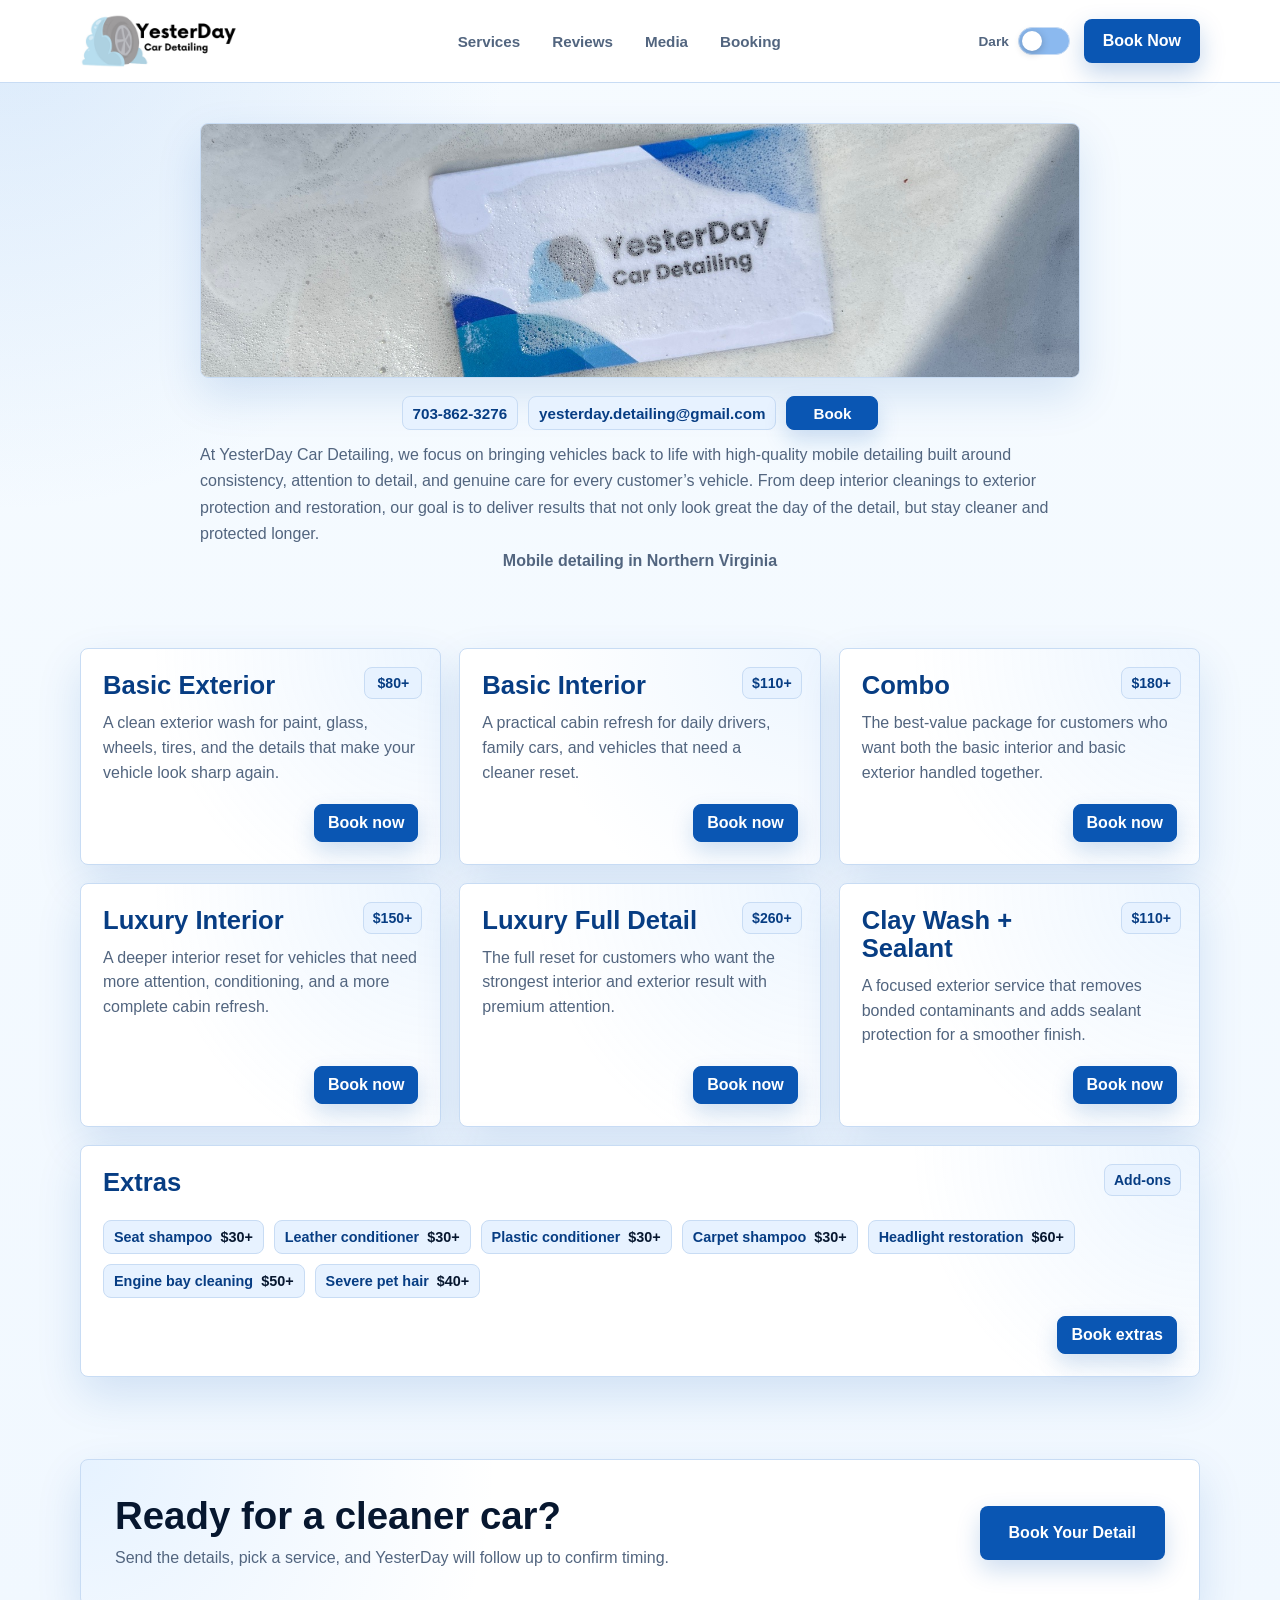
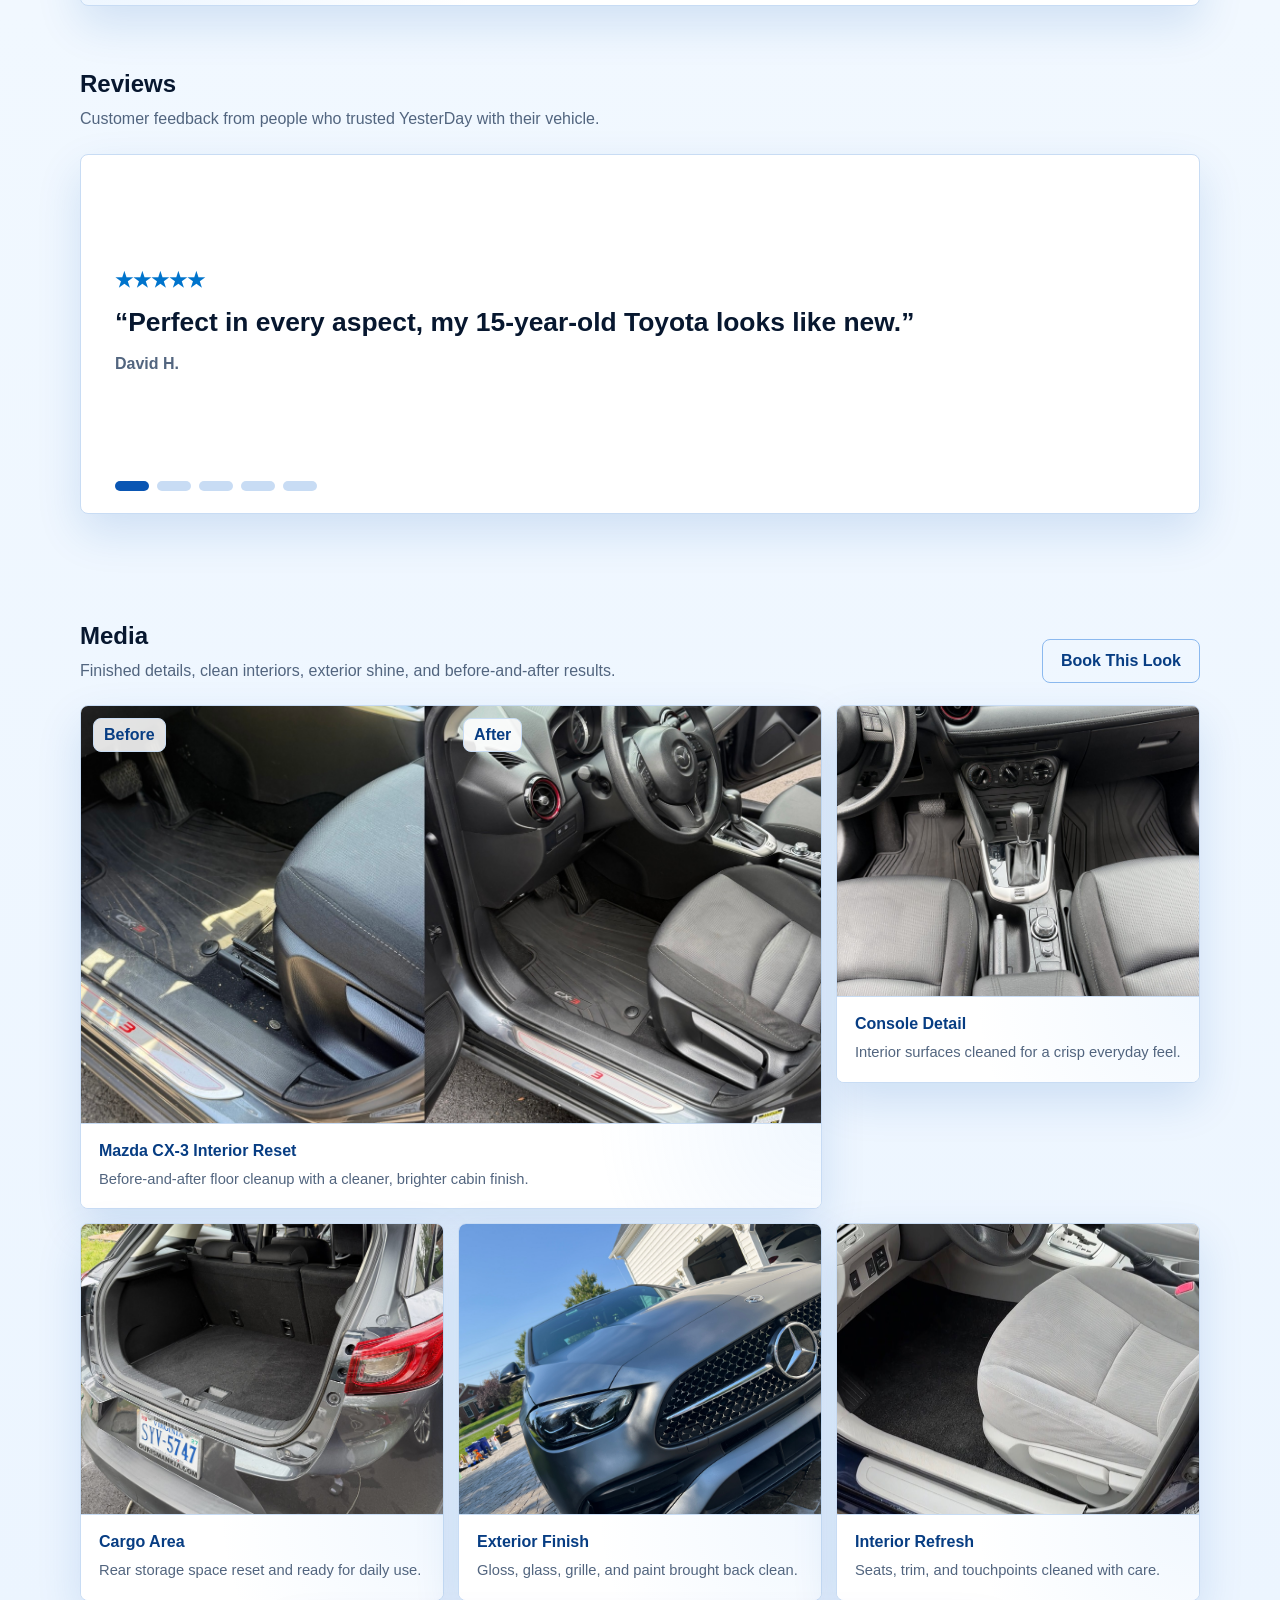
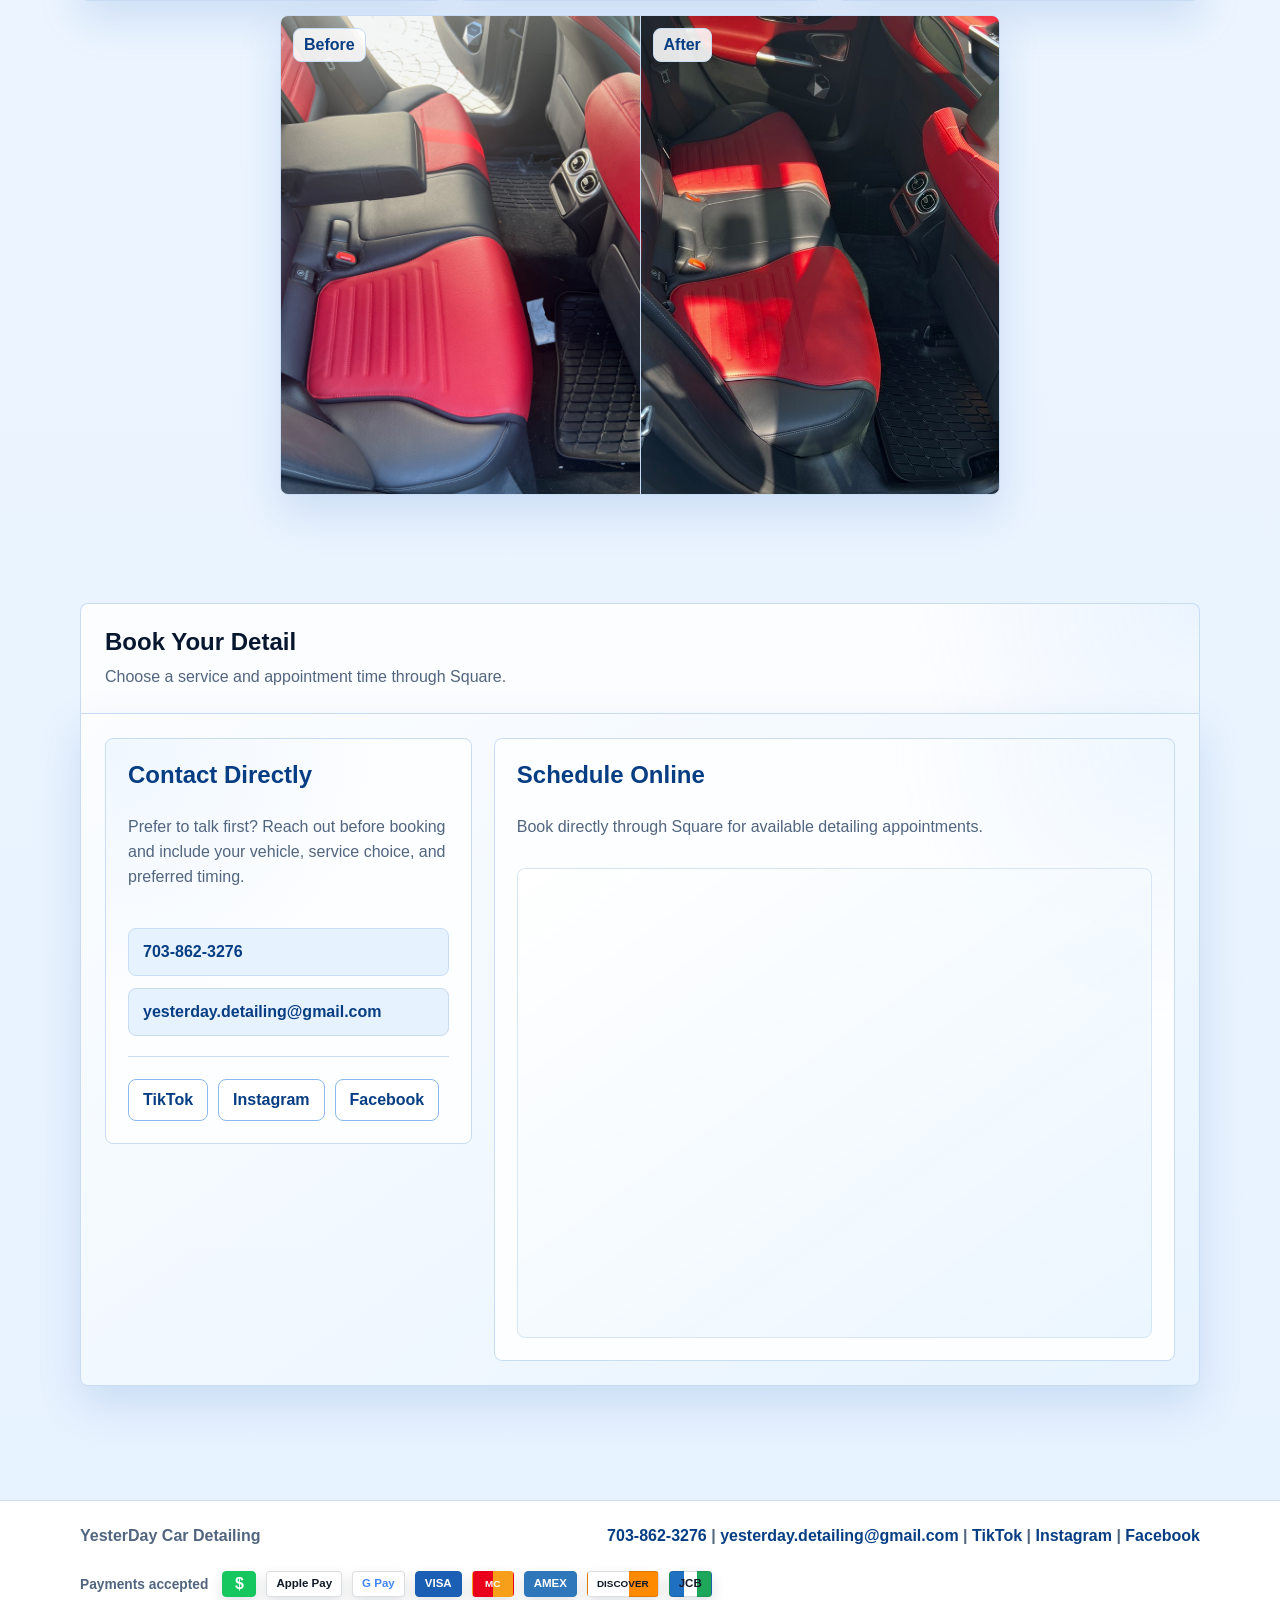
==== index.html @ f68566d9 "Limit contact icons to mobile" ====
<!doctype html>
<html lang="en">
<head>
  <meta charset="utf-8">
  <meta name="viewport" content="width=device-width, initial-scale=1">
  <title>YesterDay Car Detailing | Auto Detailing in Northern Virginia</title>
  <meta name="description" content="YesterDay Car Detailing offers interior, exterior, combo, and wax add-on detailing services in Northern Virginia. Call or text 703-862-3276 to book.">
  <meta name="robots" content="index, follow">
  <meta name="theme-color" content="#0a56b3">
  <meta property="og:type" content="website">
  <meta property="og:title" content="YesterDay Car Detailing">
  <meta property="og:description" content="Reliable, high-quality car detailing using clean, efficient methods in Northern Virginia.">
  <meta property="og:url" content="https://yesterdaydetailing.com/">
  <meta property="og:image" content="https://yesterdaydetailing.com/soap-biz-card.jpg">
  <meta property="og:site_name" content="YesterDay Car Detailing">
  <meta name="twitter:card" content="summary_large_image">
  <meta name="twitter:title" content="YesterDay Car Detailing">
  <meta name="twitter:description" content="Interior, exterior, combo, and wax add-on car detailing services.">
  <meta name="twitter:image" content="https://yesterdaydetailing.com/soap-biz-card.jpg">
  <link rel="canonical" href="https://yesterdaydetailing.com/">
  <link rel="icon" type="image/svg+xml" href="favicon.svg?v=3">
  <script>
    document.documentElement.dataset.theme = localStorage.getItem("yd-theme") || (matchMedia("(prefers-color-scheme: dark)").matches ? "dark" : "light");
  </script>
  <link rel="stylesheet" href="styles.css?v=5">
  <script src="theme.js" defer></script>
  <script src="reviews.js" defer></script>
  <script type="application/ld+json">
  {
    "@context": "https://schema.org",
    "@type": "AutoWash",
    "name": "YesterDay Car Detailing",
    "url": "https://yesterdaydetailing.com/",
    "description": "Interior, exterior, combo, and wax add-on auto detailing services in Northern Virginia.",
    "telephone": "+1-703-862-3276",
    "email": "yesterday.detailing@gmail.com",
    "areaServed": "Northern Virginia",
    "image": "https://yesterdaydetailing.com/soap-biz-card.jpg",
    "logo": "https://yesterdaydetailing.com/logo-light.png",
    "priceRange": "$30+-$260+",
    "sameAs": [
      "https://www.tiktok.com/@yesterday_car_detailing",
      "https://www.instagram.com/yesterday_car_detailing/",
      "https://www.facebook.com/share/15jiZmdQzUG/?mibextid=wwXIfr"
    ],
    "makesOffer": [
      {
        "@type": "Offer",
        "name": "Basic Exterior",
        "price": "80",
        "priceCurrency": "USD"
      },
      {
        "@type": "Offer",
        "name": "Basic Interior",
        "price": "110",
        "priceCurrency": "USD"
      },
      {
        "@type": "Offer",
        "name": "Combo",
        "price": "180",
        "priceCurrency": "USD"
      },
      {
        "@type": "Offer",
        "name": "Luxury Interior",
        "price": "150",
        "priceCurrency": "USD"
      },
      {
        "@type": "Offer",
        "name": "Luxury Full Detail",
        "price": "260",
        "priceCurrency": "USD"
      },
      {
        "@type": "Offer",
        "name": "Clay Wash + Sealant and Protection",
        "price": "110",
        "priceCurrency": "USD"
      }
    ]
  }
  </script>
</head>
<body class="one-page-site">
  <header class="site-header">
    <div class="nav-wrap">
      <a class="brand" href="#top" aria-label="YesterDay Car Detailing home" data-scroll-top>
        <img class="logo-light" src="logo-light.png?v=5" alt="YesterDay Car Detailing logo">
        <img class="logo-dark" src="logo-dark.png?v=4" alt="YesterDay Car Detailing logo">
      </a>
      <nav class="main-nav" aria-label="Primary navigation">
        <a href="#services">Services</a>
        <a href="#reviews">Reviews</a>
        <a href="#media">Media</a>
        <a href="https://book.squareup.com/appointments/hwtfurj6mw3m24/location/L4SW4S6JGXWSM/services">Booking</a>
      </nav>
      <div class="nav-actions">
        <label class="theme-toggle">
          <span>Dark</span>
          <input type="checkbox" data-theme-toggle aria-label="Switch dark mode">
          <span class="slider" aria-hidden="true"></span>
        </label>
        <a class="btn" href="https://book.squareup.com/appointments/hwtfurj6mw3m24/location/L4SW4S6JGXWSM/services">Book Now</a>
      </div>
    </div>
  </header>

  <main id="top" class="page one-page">
    <section class="service-menu-hero" aria-label="YesterDay Car Detailing service menu">
      <div class="service-menu-copy">
        <img class="service-menu-banner" src="soap-biz-card.jpg" alt="YesterDay Car Detailing card in soap suds" fetchpriority="high">
        <p class="service-meta">
          <span><a href="tel:17038623276">703-862-3276</a></span>
          <span><a href="mailto:yesterday.detailing@gmail.com">yesterday.detailing@gmail.com</a></span>
          <span><a class="service-meta-book" href="https://book.squareup.com/appointments/hwtfurj6mw3m24/location/L4SW4S6JGXWSM/services">Book</a></span>
        </p>
        <p class="intro-copy intro-copy-full">At YesterDay Car Detailing, we focus on bringing vehicles back to life with high-quality mobile detailing built around consistency, attention to detail, and genuine care for every customer’s vehicle. From deep interior cleanings to exterior protection and restoration, our goal is to deliver results that not only look great the day of the detail, but stay cleaner and protected longer.</p>
        <p class="intro-copy intro-copy-mobile">Mobile detailing built around clean interiors, protected exteriors, and reliable results.</p>
        <p class="service-location">Mobile detailing in Northern Virginia</p>
      </div>
    </section>

    <section id="services" class="section service-menu-section">
      <div class="service-menu-grid">
        <article class="service-menu-item">
          <h3>Basic Exterior</h3>
          <span class="service-price">$80+</span>
          <p>A clean exterior wash for paint, glass, wheels, tires, and the details that make your vehicle look sharp again.</p>
          <div class="service-card-footer">
            <a class="service-book-btn" href="https://book.squareup.com/appointments/hwtfurj6mw3m24/location/L4SW4S6JGXWSM/services">Book now</a>
          </div>
        </article>

        <article class="service-menu-item">
          <h3>Basic Interior</h3>
          <span class="service-price">$110+</span>
          <p>A practical cabin refresh for daily drivers, family cars, and vehicles that need a cleaner reset.</p>
          <div class="service-card-footer">
            <a class="service-book-btn" href="https://book.squareup.com/appointments/hwtfurj6mw3m24/location/L4SW4S6JGXWSM/services">Book now</a>
          </div>
        </article>

        <article class="service-menu-item">
          <h3>Combo</h3>
          <span class="service-price">$180+</span>
          <p>The best-value package for customers who want both the basic interior and basic exterior handled together.</p>
          <div class="service-card-footer">
            <a class="service-book-btn" href="https://book.squareup.com/appointments/hwtfurj6mw3m24/location/L4SW4S6JGXWSM/services">Book now</a>
          </div>
        </article>

        <article class="service-menu-item">
          <h3>Luxury Interior</h3>
          <span class="service-price">$150+</span>
          <p>A deeper interior reset for vehicles that need more attention, conditioning, and a more complete cabin refresh.</p>
          <div class="service-card-footer">
            <a class="service-book-btn" href="https://book.squareup.com/appointments/hwtfurj6mw3m24/location/L4SW4S6JGXWSM/services">Book now</a>
          </div>
        </article>

        <article class="service-menu-item">
          <h3>Luxury Full Detail</h3>
          <span class="service-price">$260+</span>
          <p>The full reset for customers who want the strongest interior and exterior result with premium attention.</p>
          <div class="service-card-footer">
            <a class="service-book-btn" href="https://book.squareup.com/appointments/hwtfurj6mw3m24/location/L4SW4S6JGXWSM/services">Book now</a>
          </div>
        </article>

        <article class="service-menu-item">
          <h3>Clay Wash + Sealant</h3>
          <span class="service-price">$110+</span>
          <p>A focused exterior service that removes bonded contaminants and adds sealant protection for a smoother finish.</p>
          <div class="service-card-footer">
            <a class="service-book-btn" href="https://book.squareup.com/appointments/hwtfurj6mw3m24/location/L4SW4S6JGXWSM/services">Book now</a>
          </div>
        </article>

        <article class="service-menu-item service-extras">
          <h3>Extras</h3>
          <span class="service-price">Add-ons</span>
          <div class="extras-list">
            <span><strong>Seat shampoo</strong> $30+</span>
            <span><strong>Leather conditioner</strong> $30+</span>
            <span><strong>Plastic conditioner</strong> $30+</span>
            <span><strong>Carpet shampoo</strong> $30+</span>
            <span><strong>Headlight restoration</strong> $60+</span>
            <span><strong>Engine bay cleaning</strong> $50+</span>
            <span><strong>Severe pet hair</strong> $40+</span>
          </div>
          <div class="service-card-footer">
            <a class="service-book-btn" href="https://book.squareup.com/appointments/hwtfurj6mw3m24/location/L4SW4S6JGXWSM/services">Book extras</a>
          </div>
        </article>
      </div>
    </section>

    <section class="booking-band" aria-label="Booking call to action">
      <div>
        <h2>Ready for a cleaner car?</h2>
        <p>Send the details, pick a service, and YesterDay will follow up to confirm timing.</p>
      </div>
      <a class="btn large-btn" href="https://book.squareup.com/appointments/hwtfurj6mw3m24/location/L4SW4S6JGXWSM/services">Book Your Detail</a>
    </section>

    <section id="reviews" class="section">
      <div class="section-head">
        <div>
          <h2>Reviews</h2>
          <p>Customer feedback from people who trusted YesterDay with their vehicle.</p>
        </div>
      </div>

      <div class="home-review-carousel" aria-label="Customer reviews" data-review-carousel>
        <article class="home-review active" data-review-slide>
          <div class="stars" aria-label="Five star review">&#9733;&#9733;&#9733;&#9733;&#9733;</div>
          <blockquote>&ldquo;Perfect in every aspect, my 15-year-old Toyota looks like new.&rdquo;</blockquote>
          <cite>David H.</cite>
        </article>

        <article class="home-review" data-review-slide>
          <div class="stars" aria-label="Five star review">&#9733;&#9733;&#9733;&#9733;&#9733;</div>
          <blockquote>&ldquo;My car hasn't looked this clean in a long time, great communication and very friendly.&rdquo;</blockquote>
          <cite>Dominick A.</cite>
        </article>

        <article class="home-review" data-review-slide>
          <div class="stars" aria-label="Five star review">&#9733;&#9733;&#9733;&#9733;&#9733;</div>
          <blockquote>&ldquo;Very convient and great attention to detail, my car looks brand new.&rdquo;</blockquote>
          <cite>Joshua C.</cite>
        </article>

        <article class="home-review" data-review-slide>
          <div class="stars" aria-label="Five star review">&#9733;&#9733;&#9733;&#9733;&#9733;</div>
          <blockquote>&ldquo;Just got my car detailed by this guy, and they did not disappoint... Whole car looked brand new and I couldn't be happier.&rdquo;</blockquote>
          <cite>Javed</cite>
        </article>

        <article class="home-review" data-review-slide>
          <div class="stars" aria-label="Five star review">&#9733;&#9733;&#9733;&#9733;&#9733;</div>
          <blockquote>&ldquo;Easily one of the best detailers out there, ayden was extremely professional. he is clearly an expert when it comes to detailing.&rdquo;</blockquote>
          <cite>Jared</cite>
        </article>

        <div class="review-dots" aria-label="Review carousel controls">
          <button type="button" class="active" aria-label="Show review 1" data-review-dot></button>
          <button type="button" aria-label="Show review 2" data-review-dot></button>
          <button type="button" aria-label="Show review 3" data-review-dot></button>
          <button type="button" aria-label="Show review 4" data-review-dot></button>
          <button type="button" aria-label="Show review 5" data-review-dot></button>
        </div>
      </div>
    </section>

    <section id="media" class="section">
      <div class="section-head">
        <div>
          <h2>Media</h2>
          <p>Finished details, clean interiors, exterior shine, and before-and-after results.</p>
        </div>
        <a class="btn secondary" href="https://book.squareup.com/appointments/hwtfurj6mw3m24/location/L4SW4S6JGXWSM/services">Book This Look</a>
      </div>

      <div class="media-grid one-page-media-grid">
        <article class="media-card before-after-card featured-media-card">
          <figure class="combined-before-after">
            <img class="before-after-image" src="mazda-cx3-before-after.jpg" alt="Before and after Mazda CX-3 interior floor detail comparison" loading="lazy">
            <figcaption class="before-label">Before</figcaption>
            <figcaption class="after-label">After</figcaption>
          </figure>
          <div class="media-card-body">
            <h3>Mazda CX-3 Interior Reset</h3>
            <p>Before-and-after floor cleanup with a cleaner, brighter cabin finish.</p>
          </div>
        </article>

        <article class="media-card photo-card">
          <img src="mazda-cx3-interior-console.jpg" alt="Clean Mazda CX-3 front interior and center console after detailing" loading="lazy">
          <div class="media-card-body">
            <h3>Console Detail</h3>
            <p>Interior surfaces cleaned for a crisp everyday feel.</p>
          </div>
        </article>

        <article class="media-card photo-card">
          <img src="mazda-cx3-trunk-detail.jpg" alt="Clean Mazda CX-3 trunk and rear cargo area after detailing" loading="lazy">
          <div class="media-card-body">
            <h3>Cargo Area</h3>
            <p>Rear storage space reset and ready for daily use.</p>
          </div>
        </article>

        <article class="media-card photo-card">
          <img src="mercedes-exterior-front.jpg" alt="Detailed Mercedes exterior front grille and hood after YesterDay Car Detailing service" loading="lazy">
          <div class="media-card-body">
            <h3>Exterior Finish</h3>
            <p>Gloss, glass, grille, and paint brought back clean.</p>
          </div>
        </article>

        <article class="media-card photo-card">
          <img src="toyota-interior-detail.jpg" alt="Clean Toyota front interior after detailing" loading="lazy">
          <div class="media-card-body">
            <h3>Interior Refresh</h3>
            <p>Seats, trim, and touchpoints cleaned with care.</p>
          </div>
        </article>

        <article class="media-card before-after-card compact-before-after">
          <div class="before-after-grid">
            <figure>
              <img src="before-interior-red-seat.jpg" alt="Before interior detail showing rear seat and floor area needing cleanup" loading="lazy">
              <figcaption>Before</figcaption>
            </figure>
            <figure class="after-frame">
              <img src="after-interior-red-seat.jpg" alt="After interior detail showing cleaned rear seat and floor area" loading="lazy">
              <figcaption>After</figcaption>
            </figure>
          </div>
        </article>
      </div>
    </section>

    <section id="booking" class="section booking-section">
      <div class="section-head">
        <div>
          <h2>Book Your Detail</h2>
          <p>Choose a service and appointment time through Square.</p>
        </div>
      </div>

      <div class="split booking-layout">
        <aside class="contact-card booking-contact-card">
          <h2>Contact Directly</h2>
          <p class="contact-copy-desktop">Prefer to talk first? Reach out before booking and include your vehicle, service choice, and preferred timing.</p>
          <p class="contact-copy-mobile">Questions first? Tap an icon, or book directly through Square.</p>
          <div class="contact-list contact-text-links">
            <a class="contact-link" href="tel:17038623276">703-862-3276</a>
            <a class="contact-link" href="mailto:yesterday.detailing@gmail.com">yesterday.detailing@gmail.com</a>
          </div>
          <div class="social-links compact contact-text-links">
            <a href="https://www.tiktok.com/@yesterday_car_detailing" target="_blank" rel="noopener">TikTok</a>
            <a href="https://www.instagram.com/yesterday_car_detailing/" target="_blank" rel="noopener">Instagram</a>
            <a href="https://www.facebook.com/share/15jiZmdQzUG/?mibextid=wwXIfr" target="_blank" rel="noopener">Facebook</a>
          </div>
          <div class="contact-icon-grid" aria-label="Direct contact links">
            <a class="contact-icon-link" href="tel:17038623276" aria-label="Call or text YesterDay Car Detailing">
              <svg aria-hidden="true" viewBox="0 0 24 24"><path d="M22 16.9v3a2 2 0 0 1-2.2 2 19.8 19.8 0 0 1-8.6-3.1 19.4 19.4 0 0 1-6-6A19.8 19.8 0 0 1 2.1 4.2 2 2 0 0 1 4.1 2h3a2 2 0 0 1 2 1.7c.1 1 .4 2 .7 2.8a2 2 0 0 1-.5 2.1L8.1 9.9a16 16 0 0 0 6 6l1.3-1.2a2 2 0 0 1 2.1-.5c.9.3 1.8.6 2.8.7A2 2 0 0 1 22 16.9Z"/></svg>
              <span class="sr-only">Call or text</span>
            </a>
            <a class="contact-icon-link" href="mailto:yesterday.detailing@gmail.com" aria-label="Email YesterDay Car Detailing">
              <svg aria-hidden="true" viewBox="0 0 24 24"><path d="M4 4h16a2 2 0 0 1 2 2v12a2 2 0 0 1-2 2H4a2 2 0 0 1-2-2V6a2 2 0 0 1 2-2Z"/><path d="m22 6-10 7L2 6"/></svg>
              <span class="sr-only">Email</span>
            </a>
            <a class="contact-icon-link" href="https://www.tiktok.com/@yesterday_car_detailing" target="_blank" rel="noopener" aria-label="YesterDay Car Detailing on TikTok">
              <span class="contact-icon-letter" aria-hidden="true">♪</span>
              <span class="sr-only">TikTok</span>
            </a>
            <a class="contact-icon-link" href="https://www.instagram.com/yesterday_car_detailing/" target="_blank" rel="noopener" aria-label="YesterDay Car Detailing on Instagram">
              <svg aria-hidden="true" viewBox="0 0 24 24"><rect x="3" y="3" width="18" height="18" rx="5"/><circle cx="12" cy="12" r="4"/><path d="M17.5 6.5h.01"/></svg>
              <span class="sr-only">Instagram</span>
            </a>
            <a class="contact-icon-link" href="https://www.facebook.com/share/15jiZmdQzUG/?mibextid=wwXIfr" target="_blank" rel="noopener" aria-label="YesterDay Car Detailing on Facebook">
              <span class="contact-icon-letter" aria-hidden="true">f</span>
              <span class="sr-only">Facebook</span>
            </a>
          </div>
        </aside>

        <section class="contact-card square-booking-card">
          <h2>Schedule Online</h2>
          <p>Book directly through Square for available detailing appointments.</p>
          <div class="square-booking-widget">
            <!-- Start Square Appointments Embed Code --><script src="https://square.site/appointments/buyer/widget/hwtfurj6mw3m24/L4SW4S6JGXWSM.js"></script><!-- End Square Appointments Embed Code -->
          </div>
        </section>
      </div>
    </section>
  </main>

  <footer class="site-footer">
    <div class="footer-wrap">
      <span>YesterDay Car Detailing</span>
      <span><a href="tel:17038623276">703-862-3276</a> | <a href="mailto:yesterday.detailing@gmail.com">yesterday.detailing@gmail.com</a> | <a href="https://www.tiktok.com/@yesterday_car_detailing" target="_blank" rel="noopener">TikTok</a> | <a href="https://www.instagram.com/yesterday_car_detailing/" target="_blank" rel="noopener">Instagram</a> | <a href="https://www.facebook.com/share/15jiZmdQzUG/?mibextid=wwXIfr" target="_blank" rel="noopener">Facebook</a></span>
    </div>
    <div class="payment-wrap" aria-label="Accepted payment methods">
      <span class="payment-note">Payments accepted</span>
      <span class="pay-badge cash" aria-label="Cash">$</span>
      <span class="pay-badge apple">Apple Pay</span>
      <span class="pay-badge google">G Pay</span>
      <span class="pay-badge visa">VISA</span>
      <span class="pay-badge mastercard">MC</span>
      <span class="pay-badge amex">AMEX</span>
      <span class="pay-badge discover">DISCOVER</span>
      <span class="pay-badge jcb">JCB</span>
    </div>
  </footer>
</body>
</html>
---- styles.css ----
:root {
  color-scheme: light;
  --bg: #f6fbff;
  --surface: #ffffff;
  --surface-strong: #e7f2ff;
  --text: #07172f;
  --muted: #52657f;
  --line: #c8dcf4;
  --primary: #0a56b3;
  --primary-strong: #073d83;
  --primary-soft: #8bb9ef;
  --accent: #42a6e8;
  --accent-strong: #0074cc;
  --shadow: 0 18px 45px rgba(10, 86, 179, 0.14);
}

[data-theme="dark"] {
  color-scheme: dark;
  --bg: #07111f;
  --surface: #0d1c31;
  --surface-strong: #122a4a;
  --text: #f3f8ff;
  --muted: #bed0e6;
  --line: #24476f;
  --primary: #75b8ff;
  --primary-strong: #acd5ff;
  --primary-soft: #1d5f9f;
  --accent: #43c4ff;
  --accent-strong: #8ddcff;
  --shadow: 0 18px 45px rgba(0, 0, 0, 0.34);
}

* {
  box-sizing: border-box;
}

.sr-only {
  position: absolute;
  width: 1px;
  height: 1px;
  padding: 0;
  margin: -1px;
  overflow: hidden;
  clip: rect(0, 0, 0, 0);
  white-space: nowrap;
  border: 0;
}

body {
  margin: 0;
  font-family: Arial, Helvetica, sans-serif;
  color: var(--text);
  background:
    radial-gradient(circle at top left, rgba(139, 185, 239, 0.26), transparent 32rem),
    linear-gradient(180deg, var(--bg), var(--surface-strong));
  min-height: 100vh;
  overflow-x: hidden;
}

html {
  overflow-x: hidden;
}

a {
  color: inherit;
  text-decoration: none;
}

img {
  max-width: 100%;
  display: block;
}

.site-header {
  position: sticky;
  top: 0;
  z-index: 10;
  background: var(--surface);
  border-bottom: 1px solid var(--line);
  backdrop-filter: blur(16px);
}

.nav-wrap {
  width: min(1120px, calc(100% - 32px));
  margin: 0 auto;
  min-height: 82px;
  display: flex;
  align-items: center;
  justify-content: space-between;
  gap: 24px;
}

.brand {
  display: inline-flex;
  align-items: center;
  text-decoration: none;
  min-width: 180px;
}

.brand img {
  height: 54px;
  width: auto;
}

.logo-dark {
  display: none;
}

[data-theme="dark"] .logo-light {
  display: none;
}

[data-theme="dark"] .logo-dark {
  display: block;
}

.main-nav {
  display: flex;
  align-items: center;
  justify-content: center;
  gap: 8px;
  flex-wrap: wrap;
}

.main-nav a {
  text-decoration: none;
  color: var(--muted);
  font-weight: 700;
  font-size: 0.95rem;
  padding: 10px 12px;
  border-radius: 8px;
}

.main-nav a:hover,
.main-nav a[aria-current="page"] {
  color: var(--primary-strong);
  background: var(--surface-strong);
}

.nav-actions {
  display: flex;
  align-items: center;
  gap: 14px;
}

.theme-toggle {
  display: inline-flex;
  align-items: center;
  gap: 9px;
  color: var(--muted);
  font-size: 0.85rem;
  font-weight: 700;
  white-space: nowrap;
}

.theme-toggle input {
  position: absolute;
  width: 1px;
  height: 1px;
  margin: 0;
  opacity: 0;
  pointer-events: none;
}

.slider {
  width: 52px;
  height: 28px;
  border-radius: 999px;
  background: var(--primary-soft);
  position: relative;
  border: 1px solid var(--line);
  cursor: pointer;
}

.slider::after {
  content: "";
  position: absolute;
  top: 3px;
  left: 3px;
  width: 20px;
  height: 20px;
  border-radius: 50%;
  background: #ffffff;
  box-shadow: 0 2px 8px rgba(0, 0, 0, 0.24);
  transition: transform 0.2s ease;
}

.theme-toggle input:checked + .slider::after {
  transform: translateX(24px);
}

.btn {
  display: inline-flex;
  align-items: center;
  justify-content: center;
  gap: 8px;
  min-height: 44px;
  padding: 0 18px;
  border-radius: 8px;
  border: 1px solid transparent;
  background: var(--primary);
  color: #ffffff;
  text-decoration: none;
  font-weight: 800;
  box-shadow: 0 10px 24px rgba(10, 86, 179, 0.25);
}

.btn:hover {
  background: var(--primary-strong);
}

[data-theme="dark"] .btn {
  color: #07111f;
}

.btn.secondary {
  background: transparent;
  color: var(--primary-strong);
  border-color: var(--primary-soft);
  box-shadow: none;
}

.page {
  width: min(1120px, calc(100% - 32px));
  margin: 0 auto;
}

.hero {
  min-height: calc(100vh - 82px);
  display: grid;
  grid-template-columns: minmax(0, 1.04fr) minmax(320px, 0.96fr);
  align-items: center;
  gap: 42px;
  padding: 52px 0;
}

.hero h1,
.page-title h1 {
  margin: 0;
  font-size: clamp(2.25rem, 6vw, 5rem);
  line-height: 0.94;
  letter-spacing: 0;
}

.eyebrow {
  display: inline-flex;
  width: fit-content;
  margin: 0 0 18px;
  color: var(--primary-strong);
  background: var(--surface-strong);
  border: 1px solid var(--line);
  padding: 8px 12px;
  border-radius: 8px;
  font-weight: 900;
  text-transform: uppercase;
  font-size: 0.78rem;
}

.hero p,
.page-title p {
  color: var(--muted);
  font-size: 1.14rem;
  line-height: 1.7;
  max-width: 620px;
}

.hero-actions,
.inline-actions {
  display: flex;
  flex-wrap: wrap;
  gap: 12px;
  margin-top: 28px;
}

.one-page section[id] {
  scroll-margin-top: 96px;
}

.one-page-hero {
  min-height: auto;
  display: flex;
  flex-direction: column;
  align-items: center;
  justify-content: center;
  text-align: center;
  padding: 44px 0 58px;
}

.hero-card {
  width: min(980px, 100%);
  margin: 0 auto;
  padding: clamp(26px, 5vw, 46px);
  border: 1px solid var(--line);
  border-radius: 8px;
  background:
    radial-gradient(circle at top, rgba(117, 184, 255, 0.2), transparent 28rem),
    var(--surface);
  box-shadow: var(--shadow);
}

.soapy-hero-logo {
  width: 100%;
  aspect-ratio: 3.45 / 1;
  height: auto;
  object-fit: cover;
  object-position: center;
  border-radius: 8px;
  border: 1px solid var(--line);
  box-shadow: var(--shadow);
  margin: 0 auto 28px;
}

.one-page-hero h1 {
  margin: 0;
  font-size: clamp(2.45rem, 7vw, 4.8rem);
  line-height: 0.95;
  letter-spacing: 0;
}

.hero-card-title {
  margin: 0;
  margin-top: 28px;
  font-size: clamp(1.05rem, 2vw, 1.45rem);
  line-height: 1.05;
  letter-spacing: 0;
}

.hero-divider {
  width: 100%;
  height: 1px;
  margin: 18px 0 20px;
  background: rgba(255, 255, 255, 0.72);
}

.hero-intro-row {
  display: grid;
  grid-template-columns: minmax(0, 1fr) auto;
  gap: 28px;
  align-items: center;
  text-align: left;
}

.hero-description {
  margin: 0;
  max-width: 680px;
  color: var(--muted);
  font-size: clamp(0.78rem, 1vw, 0.9rem);
  line-height: 1.6;
}

.centered-actions {
  justify-content: center;
}

.hero-side-actions {
  flex-direction: column;
  align-items: stretch;
  justify-content: center;
  min-width: 210px;
  margin-top: 0;
}

.large-btn {
  min-height: 54px;
  padding-inline: 28px;
  font-size: 1rem;
}

.services-pricing-grid {
  grid-template-columns: repeat(4, minmax(0, 1fr));
}

.services-pricing-grid .price-card {
  display: flex;
  flex-direction: column;
}

.services-pricing-grid .price-card .btn {
  margin-top: auto;
}

.booking-band {
  margin: 28px 0 10px;
  padding: 34px;
  border-radius: 8px;
  background:
    radial-gradient(circle at top left, rgba(117, 184, 255, 0.18), transparent 26rem),
    var(--surface);
  color: var(--text);
  border: 1px solid var(--line);
  display: flex;
  justify-content: space-between;
  align-items: center;
  gap: 24px;
  box-shadow: var(--shadow);
}

.booking-band h2 {
  margin: 0;
  font-size: clamp(1.65rem, 3vw, 2.45rem);
}

.booking-band p {
  margin: 8px 0 0;
  color: var(--muted);
  line-height: 1.55;
}

.booking-band .btn {
  background: var(--primary);
  color: #ffffff;
  box-shadow: 0 10px 24px rgba(10, 86, 179, 0.2);
  flex: 0 0 auto;
}

.one-page-media-grid {
  align-items: start;
  grid-template-columns: 1.25fr 0.85fr 0.85fr;
  grid-auto-flow: dense;
}

.one-page-media-grid .featured-media-card {
  grid-column: span 2;
  max-width: none;
  justify-self: stretch;
}

.one-page-media-grid .featured-media-card .before-after-image {
  aspect-ratio: 16 / 9;
}

.one-page-media-grid .photo-card img {
  aspect-ratio: 5 / 4;
}

.one-page-media-grid .media-card {
  align-self: start;
}

.one-page-media-grid .media-card-body {
  border-top: 1px solid var(--line);
  background:
    radial-gradient(circle at top right, rgba(117, 184, 255, 0.1), transparent 14rem),
    var(--surface);
}

.one-page-media-grid .media-card-body h3 {
  font-size: 1rem;
}

.one-page-media-grid .media-card-body p {
  font-size: 0.92rem;
}

.compact-before-after {
  grid-column: span 2;
  max-width: none;
  justify-self: stretch;
}

.booking-section {
  padding-bottom: 72px;
}

.booking-section .section-head {
  padding: 24px;
  border: 1px solid var(--line);
  border-bottom: 0;
  border-radius: 8px 8px 0 0;
  margin-bottom: 0;
  background:
    radial-gradient(circle at top right, rgba(117, 184, 255, 0.12), transparent 18rem),
    color-mix(in srgb, var(--surface) 88%, var(--surface-strong));
}

.service-menu-hero {
  padding: 40px 0 20px;
}

.service-menu-banner {
  width: 100%;
  max-width: 880px;
  aspect-ratio: 3.45 / 1;
  object-fit: cover;
  object-position: center;
  border-radius: 8px;
  border: 1px solid var(--line);
  box-shadow: var(--shadow);
  margin: 0 auto 18px;
  display: block;
}

.service-meta {
  display: flex;
  flex-wrap: wrap;
  gap: 10px;
  align-items: center;
  justify-content: center;
  margin: 0 0 12px;
  color: var(--text);
  font-weight: 800;
  font-size: 0.95rem;
}

.service-meta a {
  display: inline-flex;
  align-items: center;
  justify-content: center;
  min-height: 34px;
  padding: 7px 10px;
  border-radius: 8px;
  border: 1px solid var(--line);
  background: var(--surface-strong);
  color: var(--primary-strong);
  text-decoration: none;
}

.service-meta .service-meta-book {
  min-width: 92px;
  background: var(--primary);
  border-color: var(--primary);
  color: #ffffff;
  box-shadow: 0 10px 22px rgba(10, 86, 179, 0.18);
}

.intro-copy-mobile {
  display: none;
}

.service-menu-copy p:not(.service-meta) {
  margin: 0 auto;
  max-width: 880px;
  color: var(--muted);
  line-height: 1.65;
}

.service-menu-copy .service-location {
  margin-top: 22px;
  text-align: center;
  color: var(--text);
  font-weight: 900;
}

.service-menu-section {
  padding-top: 26px;
}

.service-menu-grid {
  display: grid;
  grid-template-columns: repeat(3, minmax(0, 1fr));
  gap: 18px;
}

.service-menu-item {
  position: relative;
  display: flex;
  flex-direction: column;
  min-height: 100%;
  padding: 22px;
  border: 1px solid var(--line);
  border-radius: 8px;
  background:
    radial-gradient(circle at top right, rgba(117, 184, 255, 0.13), transparent 18rem),
    var(--surface);
  box-shadow: var(--shadow);
}

.service-menu-item h3 {
  margin: 0 74px 12px 0;
  color: var(--primary-strong);
  font-size: clamp(1.25rem, 2vw, 1.65rem);
  line-height: 1.1;
}

.service-price {
  position: absolute;
  top: 18px;
  right: 18px;
  min-width: 58px;
  padding: 7px 9px;
  border-radius: 8px;
  background: var(--surface-strong);
  color: var(--primary-strong);
  border: 1px solid var(--line);
  font-weight: 900;
  text-align: center;
  font-size: 0.88rem;
}

.service-menu-item p {
  margin: 0;
  color: var(--muted);
  line-height: 1.55;
}

.service-card-footer {
  display: flex;
  align-items: flex-end;
  justify-content: flex-end;
  gap: 14px;
  margin-top: auto;
  padding-top: 18px;
}

.service-book-btn {
  display: inline-flex;
  align-items: center;
  justify-content: center;
  flex: 0 0 auto;
  min-height: 38px;
  padding: 9px 13px;
  border-radius: 8px;
  border: 1px solid var(--primary);
  background: var(--primary);
  color: #ffffff;
  text-decoration: none;
  font-weight: 900;
  box-shadow: 0 10px 22px rgba(10, 86, 179, 0.18);
}

.service-book-btn:hover,
.service-book-btn:focus-visible {
  background: var(--primary-strong);
  color: #ffffff;
  transform: translateY(-1px);
}

.service-card-footer > .service-book-btn:only-child {
  margin-left: auto;
}

.service-extras {
  grid-column: 1 / -1;
}

.extras-list {
  display: flex;
  flex-wrap: wrap;
  gap: 10px;
  margin-top: 12px;
}

.extras-list span {
  display: inline-flex;
  align-items: center;
  gap: 8px;
  min-height: 34px;
  padding: 7px 10px;
  border-radius: 8px;
  background: var(--surface-strong);
  border: 1px solid var(--line);
  color: var(--text);
  font-weight: 800;
  font-size: 0.9rem;
}

.extras-list strong {
  color: var(--primary-strong);
}

.hero-panel {
  background: var(--surface);
  border: 1px solid var(--line);
  border-radius: 8px;
  padding: 26px;
  box-shadow: var(--shadow);
}

.logo-feature {
  background: linear-gradient(145deg, var(--surface-strong), var(--surface));
  border: 1px solid var(--line);
  border-radius: 8px;
  padding: 20px;
  aspect-ratio: 4 / 3;
  overflow: hidden;
}

.logo-feature img {
  width: 100%;
  height: 100%;
  object-fit: cover;
  object-position: center;
  border-radius: 6px;
}

.quick-stats {
  display: grid;
  grid-template-columns: repeat(3, 1fr);
  gap: 12px;
  margin-top: 18px;
}

.stat {
  position: relative;
  background: var(--surface-strong);
  border: 1px solid var(--line);
  border-radius: 8px;
  padding: 14px;
  transition:
    border-color 0.2s ease,
    background 0.2s ease,
    transform 0.2s ease;
  cursor: pointer;
}

.stat-link,
.stat-link:link,
.stat-link:visited,
.stat-link:hover,
.stat-link:active,
.card-link,
.card-link:link,
.card-link:visited,
.card-link:hover,
.card-link:active {
  color: inherit;
  text-decoration: none !important;
  text-decoration-line: none !important;
}

.stat-link *,
.card-link *,
.stat-link:hover *,
.card-link:hover * {
  text-decoration: none !important;
  text-decoration-line: none !important;
  text-decoration-color: transparent !important;
  border-bottom: 0 !important;
}

.stat:hover,
.stat:focus-visible {
  background: color-mix(in srgb, var(--accent) 14%, var(--surface-strong));
  border-color: var(--accent);
  transform: translateY(-2px);
  box-shadow: 0 14px 30px rgba(66, 166, 232, 0.18);
  outline: 3px solid var(--accent);
  outline-offset: 3px;
}

.stat strong {
  display: block;
  color: var(--primary-strong);
  font-size: 1.35rem;
}

.stat span {
  color: var(--muted);
  font-size: 0.86rem;
  font-weight: 700;
}

.section {
  padding: 54px 0;
}

.section-head {
  display: flex;
  justify-content: space-between;
  gap: 24px;
  align-items: end;
  margin-bottom: 22px;
}

.section-head h2,
.page-title h1 {
  margin: 0;
}

.section-head p {
  margin: 8px 0 0;
  color: var(--muted);
  line-height: 1.6;
  max-width: 620px;
}

.grid {
  display: grid;
  grid-template-columns: repeat(3, 1fr);
  gap: 18px;
}

.grid.services-pricing-grid {
  grid-template-columns: repeat(4, minmax(0, 1fr));
}

.grid.two {
  grid-template-columns: repeat(2, 1fr);
}

.media-grid {
  display: grid;
  grid-template-columns: repeat(3, minmax(0, 1fr));
  gap: 14px;
}

.media-card {
  background: var(--surface);
  border: 1px solid var(--line);
  border-radius: 8px;
  overflow: hidden;
  box-shadow: var(--shadow);
}

.media-card img {
  width: 100%;
  aspect-ratio: 4 / 3;
  object-fit: cover;
  object-position: center;
}

.photo-card img {
  aspect-ratio: 4 / 3;
}

.media-card-body {
  padding: 18px;
}

.media-card-body h3 {
  margin: 0 0 8px;
  color: var(--primary-strong);
}

.media-card-body p {
  margin: 0;
  color: var(--muted);
  line-height: 1.55;
}

.before-after-card {
  grid-column: 1 / -1;
  max-width: 720px;
  justify-self: center;
  width: 100%;
}

.combined-before-after {
  position: relative;
  margin: 0;
}

.before-after-card .before-after-image {
  width: 100%;
  aspect-ratio: 3 / 2;
  object-fit: cover;
  object-position: center;
  background: var(--surface-strong);
}

.combined-before-after figcaption {
  position: absolute;
  top: 12px;
  padding: 7px 10px;
  border-radius: 8px;
  background: color-mix(in srgb, var(--surface) 88%, transparent);
  color: var(--primary-strong);
  border: 1px solid var(--line);
  font-weight: 900;
}

.combined-before-after .before-label {
  left: 12px;
}

.combined-before-after .after-label {
  left: calc(50% + 12px);
}

.before-after-grid {
  display: grid;
  grid-template-columns: repeat(2, minmax(0, 1fr));
  gap: 1px;
  background: var(--line);
}

.before-after-grid figure {
  position: relative;
  margin: 0;
  background: var(--surface-strong);
}

.before-after-grid img {
  width: 100%;
  aspect-ratio: 3 / 4;
  object-fit: contain;
  object-position: center;
  background: var(--surface-strong);
}

.before-after-grid .after-frame img {
  object-fit: cover;
  object-position: center;
}

.before-after-grid figcaption {
  position: absolute;
  left: 12px;
  top: 12px;
  padding: 7px 10px;
  border-radius: 8px;
  background: color-mix(in srgb, var(--surface) 88%, transparent);
  color: var(--primary-strong);
  border: 1px solid var(--line);
  font-weight: 900;
}

.placeholder-card {
  min-height: 290px;
  display: grid;
  place-items: center;
  text-align: center;
  padding: 22px;
  background:
    linear-gradient(135deg, color-mix(in srgb, var(--primary-soft) 28%, transparent), transparent),
    var(--surface);
}

.placeholder-card span {
  display: block;
  color: var(--primary-strong);
  font-weight: 900;
  font-size: 1.1rem;
}

.placeholder-card p {
  max-width: 280px;
}

.review-card {
  background: var(--surface);
  border: 1px solid var(--line);
  border-radius: 8px;
  padding: 28px;
  box-shadow: var(--shadow);
}

.stars {
  color: var(--accent-strong);
  font-size: 1.25rem;
  font-weight: 900;
  margin-bottom: 14px;
}

.review-card blockquote {
  margin: 0;
  font-size: clamp(1.15rem, 2vw, 1.8rem);
  line-height: 1.25;
  font-weight: 900;
}

.review-card cite {
  display: block;
  margin-top: 18px;
  margin-bottom: 22px;
  color: var(--muted);
  font-style: normal;
  font-weight: 800;
}

.review-card + .review-card {
  margin-top: 18px;
}

.home-review-carousel {
  position: relative;
  min-height: 360px;
  background: var(--surface);
  border: 1px solid var(--line);
  border-radius: 8px;
  box-shadow: var(--shadow);
  overflow: hidden;
  contain: paint;
}

.home-review {
  position: absolute;
  inset: 0;
  display: flex;
  flex-direction: column;
  justify-content: center;
  padding: 30px 34px 58px;
  opacity: 0;
  visibility: hidden;
  transform: translateX(112%) rotate(2deg);
  transition:
    transform 0.62s cubic-bezier(0.2, 0.78, 0.18, 1),
    opacity 0.42s ease,
    visibility 0.42s ease;
  will-change: transform, opacity;
}

.home-review.active {
  opacity: 1;
  visibility: visible;
  transform: translateX(0) rotate(0deg);
  z-index: 1;
}

.home-review.exit-left {
  opacity: 0;
  visibility: hidden;
  transform: translateX(-112%) rotate(-2deg);
}

.home-review.enter-right {
  transform: translateX(112%) rotate(2deg);
}

.home-review.exit-right {
  opacity: 0;
  visibility: hidden;
  transform: translateX(112%) rotate(2deg);
}

.home-review.enter-left {
  transform: translateX(-112%) rotate(-2deg);
}

.home-review blockquote {
  margin: 0;
  max-width: 850px;
  font-size: clamp(1.05rem, 2.2vw, 1.65rem);
  line-height: 1.25;
  font-weight: 900;
}

.home-review cite {
  display: block;
  margin-top: 16px;
  color: var(--muted);
  font-style: normal;
  font-weight: 800;
}

.review-dots {
  position: absolute;
  left: 34px;
  bottom: 22px;
  display: flex;
  gap: 8px;
  z-index: 2;
}

.review-dots button {
  width: 34px;
  height: 10px;
  border: 0;
  border-radius: 999px;
  background: var(--line);
  cursor: pointer;
}

.review-dots button.active {
  background: var(--primary);
}

.card,
.price-card,
.contact-card {
  background: var(--surface);
  border: 1px solid var(--line);
  border-radius: 8px;
  padding: 22px;
  box-shadow: var(--shadow);
}

a.card {
  color: inherit;
  display: block;
  text-decoration: none !important;
  text-decoration-line: none !important;
  transition:
    border-color 0.2s ease,
    transform 0.2s ease;
}

a.card:link,
a.card:visited,
a.card:active {
  text-decoration: none !important;
  text-decoration-line: none !important;
}

a.card:hover,
a.card:focus-visible {
  border-color: var(--accent);
  transform: translateY(-2px);
  outline: none;
  text-decoration: none !important;
  text-decoration-line: none !important;
}

a.card *,
a.card:link *,
a.card:visited *,
a.card:hover *,
a.card:active *,
a.card:focus-visible * {
  text-decoration: none !important;
  text-decoration-line: none !important;
}

.service-card {
  position: relative;
  transition:
    border-color 0.2s ease,
    transform 0.2s ease;
  cursor: pointer;
}

.service-card:hover,
.service-card:focus-visible {
  background: color-mix(in srgb, var(--accent) 10%, var(--surface));
  border-color: var(--accent);
  transform: translateY(-2px);
  box-shadow: 0 16px 34px rgba(66, 166, 232, 0.16);
  outline: 3px solid var(--accent);
  outline-offset: 3px;
}

.card h3,
.price-card h3,
.contact-card h2 {
  margin: 0 0 10px;
  color: var(--primary-strong);
}

.card p,
.price-card p,
.contact-card p,
.price-card li,
.card li {
  color: var(--muted);
  line-height: 1.55;
}

.square-booking-card {
  display: grid;
  grid-template-rows: auto auto 1fr;
  min-height: 560px;
  background:
    radial-gradient(circle at top right, rgba(117, 184, 255, 0.11), transparent 18rem),
    color-mix(in srgb, var(--surface) 92%, var(--surface-strong));
}

.square-booking-widget {
  display: flex;
  align-items: stretch;
  min-height: 470px;
  margin-top: 12px;
  padding: 12px;
  border: 1px solid color-mix(in srgb, var(--line) 72%, #ffffff);
  border-radius: 8px;
  background:
    linear-gradient(145deg, rgba(255, 255, 255, 0.82), rgba(233, 245, 255, 0.88));
  overflow: hidden;
}

.square-booking-widget > * {
  width: 100%;
  max-width: 100%;
}

.square-booking-widget iframe {
  width: 100% !important;
  min-height: 470px;
  border-radius: 6px;
}

.card ul,
.price-card ul {
  padding-left: 19px;
  margin: 14px 0 0;
}

.price {
  font-size: 2.4rem;
  line-height: 1;
  margin: 16px 0 8px;
  font-weight: 900;
}

.price span {
  font-size: 1rem;
  color: var(--muted);
}

.featured {
  border-color: var(--accent);
  outline: 3px solid color-mix(in srgb, var(--accent) 22%, transparent);
}

.page-title {
  padding: 62px 0 28px;
}

.split {
  display: grid;
  grid-template-columns: minmax(0, 0.85fr) minmax(320px, 1.15fr);
  gap: 22px;
  align-items: start;
}

.booking-layout {
  grid-template-columns: minmax(260px, 0.7fr) minmax(0, 1.3fr);
  align-items: start;
  padding: 24px;
  border: 1px solid var(--line);
  border-radius: 0 0 8px 8px;
  background:
    linear-gradient(145deg, color-mix(in srgb, var(--surface) 82%, transparent), transparent),
    color-mix(in srgb, var(--surface-strong) 28%, transparent);
  box-shadow: var(--shadow);
}

.booking-layout .contact-card {
  box-shadow: none;
}

.booking-contact-card {
  display: flex;
  flex-direction: column;
  background:
    radial-gradient(circle at top left, rgba(117, 184, 255, 0.1), transparent 18rem),
    color-mix(in srgb, var(--surface) 90%, var(--surface-strong));
}

.contact-copy-mobile,
.contact-icon-grid {
  display: none;
}

.contact-icon-grid {
  grid-template-columns: repeat(5, minmax(42px, 1fr));
  gap: 10px;
  margin-top: 18px;
}

.contact-icon-link {
  display: inline-flex;
  align-items: center;
  justify-content: center;
  min-height: 52px;
  border: 1px solid var(--line);
  border-radius: 8px;
  background: var(--surface-strong);
  color: var(--primary-strong);
  text-decoration: none;
  transition:
    border-color 0.2s ease,
    background 0.2s ease,
    transform 0.2s ease;
}

.contact-icon-link:hover,
.contact-icon-link:focus-visible {
  background: color-mix(in srgb, var(--accent) 12%, var(--surface-strong));
  border-color: var(--accent);
  transform: translateY(-1px);
  outline: none;
}

.contact-icon-link svg {
  width: 22px;
  height: 22px;
  fill: none;
  stroke: currentColor;
  stroke-width: 2;
  stroke-linecap: round;
  stroke-linejoin: round;
}

.contact-icon-letter {
  font-size: 1.25rem;
  line-height: 1;
  font-weight: 900;
}

.contact-list {
  display: grid;
  gap: 12px;
  margin-top: 18px;
}

.booking-contact-card .contact-list {
  margin-top: 22px;
}

.contact-link {
  display: block;
  padding: 14px;
  border: 1px solid var(--line);
  border-radius: 8px;
  background: var(--surface-strong);
  text-decoration: none;
  font-weight: 800;
  color: var(--primary-strong);
  overflow-wrap: anywhere;
}

.social-band {
  display: flex;
  align-items: center;
  justify-content: space-between;
  gap: 22px;
  border-top: 1px solid var(--line);
  border-bottom: 1px solid var(--line);
}

.social-band h2 {
  margin: 0 0 8px;
}

.social-band p {
  margin: 0;
  color: var(--muted);
  line-height: 1.6;
}

.social-links {
  display: flex;
  flex-wrap: wrap;
  gap: 10px;
}

.social-links a {
  display: inline-flex;
  align-items: center;
  justify-content: center;
  min-height: 42px;
  padding: 0 14px;
  border-radius: 8px;
  border: 1px solid var(--primary-soft);
  background: var(--surface);
  color: var(--primary-strong);
  text-decoration: none;
  font-weight: 900;
}

.social-links a:hover {
  background: var(--surface-strong);
}

.social-links.compact {
  margin-top: 14px;
}

.booking-contact-card .social-links.compact {
  margin-top: 20px;
  padding-top: 22px;
  border-top: 1px solid var(--line);
}

form {
  display: grid;
  gap: 14px;
}

.form-row {
  display: grid;
  grid-template-columns: repeat(2, 1fr);
  gap: 14px;
}

label {
  display: grid;
  gap: 7px;
  font-weight: 800;
  color: var(--text);
}

input,
select,
textarea {
  width: 100%;
  border: 1px solid var(--line);
  border-radius: 8px;
  background: var(--bg);
  color: var(--text);
  min-height: 46px;
  padding: 12px;
  font: inherit;
}

textarea {
  min-height: 130px;
  resize: vertical;
}

.note {
  font-size: 0.92rem;
  color: var(--muted);
  margin: 0;
}

.site-footer {
  margin-top: 60px;
  border-top: 1px solid var(--line);
  background: var(--surface);
}

.footer-wrap {
  width: min(1120px, calc(100% - 32px));
  margin: 0 auto;
  padding: 26px 0;
  display: flex;
  justify-content: space-between;
  gap: 20px;
  color: var(--muted);
  font-weight: 700;
}

.footer-wrap a {
  color: var(--primary-strong);
  text-decoration: none;
}

.payment-wrap {
  width: min(1120px, calc(100% - 32px));
  margin: 0 auto;
  padding: 0 0 28px;
  display: flex;
  align-items: center;
  gap: 10px;
  flex-wrap: wrap;
  color: var(--muted);
  font-size: 0.86rem;
  font-weight: 800;
}

.payment-note {
  margin-right: 4px;
}

.pay-badge {
  min-width: 42px;
  height: 26px;
  padding: 0 9px;
  border-radius: 4px;
  display: inline-flex;
  align-items: center;
  justify-content: center;
  background: #ffffff;
  color: #111827;
  border: 1px solid rgba(15, 23, 42, 0.14);
  box-shadow: 0 6px 14px rgba(15, 23, 42, 0.12);
  font-size: 0.72rem;
  line-height: 1;
}

.pay-badge.cash {
  min-width: 34px;
  background: #16c75f;
  color: #ffffff;
  border-color: #16c75f;
  font-size: 1rem;
}

.pay-badge.apple {
  font-weight: 900;
}

.pay-badge.google {
  color: #4285f4;
}

.pay-badge.visa {
  background: #1a5fb4;
  color: #ffffff;
  border-color: #1a5fb4;
  font-weight: 900;
}

.pay-badge.mastercard {
  color: #ffffff;
  background: linear-gradient(90deg, #eb001b 0 50%, #f79e1b 50% 100%);
  border-color: transparent;
  font-size: 0.62rem;
}

.pay-badge.amex {
  background: #2e77bb;
  color: #ffffff;
  border-color: #2e77bb;
  font-weight: 900;
}

.pay-badge.discover {
  background: linear-gradient(90deg, #ffffff 0 58%, #ff8a00 58% 100%);
  color: #111827;
  font-size: 0.62rem;
}

.pay-badge.jcb {
  background: linear-gradient(90deg, #1f70c1 0 33%, #ffffff 33% 66%, #1ea65b 66% 100%);
  color: #111827;
  font-weight: 900;
}

@media (max-width: 900px) {
  .nav-wrap {
    min-height: auto;
    padding: 12px 0;
    align-items: center;
    flex-wrap: wrap;
    gap: 10px 14px;
  }

  .brand {
    min-width: 0;
  }

  .brand img {
    height: 48px;
  }

  .main-nav {
    order: 3;
    width: 100%;
    justify-content: flex-start;
    gap: 6px;
    flex-wrap: nowrap;
    overflow-x: auto;
    padding-bottom: 2px;
    scrollbar-width: none;
  }

  .main-nav::-webkit-scrollbar {
    display: none;
  }

  .main-nav a {
    flex: 0 0 auto;
  }

  .nav-actions {
    margin-left: auto;
    gap: 10px;
  }

  .hero,
  .split {
    grid-template-columns: 1fr;
  }

  .booking-layout {
    padding: 18px;
  }

  .hero {
    min-height: auto;
    gap: 24px;
    padding: 36px 0 24px;
  }

  .grid,
  .media-grid {
    grid-template-columns: repeat(2, minmax(0, 1fr));
  }

  .one-page-media-grid {
    grid-template-columns: repeat(2, minmax(0, 1fr));
  }

  .one-page-media-grid .featured-media-card,
  .compact-before-after {
    grid-column: 1 / -1;
  }

  .one-page section[id] {
    scroll-margin-top: 132px;
  }

  .one-page-hero {
    min-height: auto;
    padding: 44px 0 48px;
  }

  .hero-intro-row {
    grid-template-columns: 1fr;
    text-align: center;
  }

  .hero-description {
    margin: 0 auto;
  }

  .hero-side-actions {
    min-width: 0;
  }

  .services-pricing-grid {
    grid-template-columns: repeat(2, minmax(0, 1fr));
  }

  .grid.services-pricing-grid {
    grid-template-columns: repeat(2, minmax(0, 1fr));
  }

  .booking-band {
    flex-direction: column;
    align-items: flex-start;
  }

  .service-menu-hero {
    padding: 32px 0 16px;
  }

  .service-menu-grid {
    grid-template-columns: repeat(2, minmax(0, 1fr));
    gap: 32px 28px;
  }

  .form-row {
    grid-template-columns: 1fr;
  }

  .section-head,
  .social-band,
  .footer-wrap {
    flex-direction: column;
    align-items: flex-start;
  }

  .section-head {
    gap: 14px;
  }

  .social-band .social-links {
    width: 100%;
  }

  .social-links a {
    flex: 1 1 150px;
  }
}

@media (max-width: 560px) {
  .page,
  .nav-wrap,
  .footer-wrap,
  .payment-wrap {
    width: min(calc(100% - 32px), 1120px);
  }

  .site-header {
    position: sticky;
  }

  .nav-wrap {
    display: grid;
    grid-template-columns: minmax(0, 1fr) auto;
    align-items: center;
    padding: 8px 0 10px;
    gap: 8px 10px;
  }

  .brand img {
    height: 38px;
  }

  .nav-actions .btn {
    min-height: 38px;
    padding: 0 12px;
    font-size: 0.9rem;
  }

  .one-page-site .nav-actions .btn {
    display: none;
  }

  .one-page-site .nav-actions {
    width: auto;
    justify-content: flex-end;
    margin-left: 0;
  }

  .theme-toggle {
    gap: 6px;
    font-size: 0.76rem;
  }

  .theme-toggle > span:first-child {
    display: none;
  }

  .slider {
    width: 42px;
    height: 23px;
  }

  .slider::after {
    width: 15px;
    height: 15px;
  }

  .theme-toggle input:checked + .slider::after {
    transform: translateX(19px);
  }

  .main-nav {
    grid-column: 1 / -1;
    width: 100%;
    justify-content: space-between;
    gap: 4px;
    padding: 2px 0 0;
  }

  .main-nav a {
    padding: 7px 6px;
    font-size: 0.76rem;
  }

  .hero h1,
  .one-page-hero h1,
  .hero-card-title,
  .page-title h1 {
    font-size: 1.34rem;
    line-height: 1.08;
    overflow-wrap: break-word;
  }

  .one-page-hero h1,
  .hero-card-title,
  .hero-description {
    max-width: 320px;
  }

  .hero p,
  .hero-description,
  .page-title p {
    font-size: 0.86rem;
    line-height: 1.55;
  }

  .eyebrow {
    margin-bottom: 14px;
    padding: 7px 10px;
    font-size: 0.72rem;
  }

  .hero-actions,
  .inline-actions {
    display: grid;
    grid-template-columns: 1fr;
    gap: 10px;
    margin-top: 22px;
  }

  .hero-actions .btn,
  .inline-actions .btn,
  .booking-band .btn,
  .section-head .btn,
  .social-links a,
  .price-card .btn,
  form .btn {
    width: 100%;
  }

  .hero-panel,
  .card,
  .price-card,
  .contact-card {
    padding: 16px;
  }

  .booking-section .section-head,
  .booking-layout {
    padding: 16px;
  }

  .one-page-site .booking-section {
    display: none;
  }

  .square-booking-card {
    min-height: 500px;
  }

  .square-booking-widget,
  .square-booking-widget iframe {
    min-height: 430px;
  }

  .logo-feature {
    padding: 10px;
  }

  .quick-stats {
    grid-template-columns: repeat(3, minmax(0, 1fr));
    gap: 8px;
  }

  .stat {
    padding: 10px 8px;
    text-align: center;
  }

  .stat strong {
    font-size: 1.05rem;
  }

  .stat span {
    font-size: 0.78rem;
  }

  .section {
    padding: 30px 0;
  }

  .section-head h2,
  .booking-band h2 {
    font-size: 1.32rem;
    line-height: 1.15;
  }

  .section-head p,
  .booking-band p,
  .service-menu-copy p:not(.service-meta),
  .service-menu-item p,
  .contact-card p,
  .media-card-body p {
    font-size: 0.84rem;
    line-height: 1.45;
  }

  .soapy-hero-logo {
    width: 100%;
    aspect-ratio: 2.45 / 1;
  }

  .booking-band {
    padding: 22px 18px;
  }

  .page-title {
    padding: 36px 0 12px;
  }

  .grid,
  .grid.two,
  .services-pricing-grid,
  .grid.services-pricing-grid,
  .service-menu-grid,
  .media-grid,
  .before-after-grid,
  .split {
    grid-template-columns: 1fr;
    gap: 14px;
  }

  .service-menu-grid {
    gap: 10px;
  }

  .one-page-media-grid {
    grid-template-columns: 1fr;
  }

  .service-menu-hero {
    padding: 20px 0 10px;
  }

  .service-menu-banner {
    aspect-ratio: 2.7 / 1;
    margin-bottom: 12px;
  }

  .service-meta {
    display: none;
  }

  .intro-copy-full {
    display: none;
  }

  .intro-copy-mobile {
    display: block;
    max-width: 300px;
    text-align: center;
    font-weight: 800;
  }

  .service-menu-copy .service-location {
    margin-top: 8px;
    font-size: 0.82rem;
  }

  .service-menu-item {
    padding: 14px;
  }

  .service-menu-item h3 {
    margin-right: 58px;
    margin-bottom: 8px;
    font-size: 1.05rem;
  }

  .service-price {
    top: 12px;
    right: 12px;
    min-width: 48px;
    padding: 5px 7px;
    font-size: 0.76rem;
  }

  .service-menu-item p {
    display: -webkit-box;
    overflow: hidden;
    -webkit-box-orient: vertical;
    -webkit-line-clamp: 2;
  }

  .service-card-footer {
    padding-top: 12px;
  }

  .service-book-btn {
    min-height: 36px;
    padding: 8px 12px;
  }

  .service-book-btn,
  .service-meta a,
  .contact-link,
  .contact-icon-link,
  .social-links a {
    font-size: 0.84rem;
  }

  .booking-contact-card {
    padding: 14px;
  }

  .contact-copy-desktop,
  .contact-text-links {
    display: none;
  }

  .contact-copy-mobile {
    display: block;
    margin-bottom: 0;
  }

  .contact-icon-grid {
    display: grid;
    gap: 8px;
    margin-top: 12px;
  }

  .contact-icon-link {
    min-height: 44px;
  }

  .contact-icon-link svg {
    width: 19px;
    height: 19px;
  }

  .extras-list {
    gap: 7px;
    margin-top: 10px;
  }

  .extras-list span {
    min-height: 30px;
    padding: 6px 8px;
    font-size: 0.78rem;
  }

  .before-after-grid figcaption {
    left: 8px;
    top: 8px;
    padding: 6px 8px;
    font-size: 0.8rem;
  }

  .review-card {
    padding: 18px;
  }

  .review-card blockquote,
  .home-review blockquote {
    font-size: 1.05rem;
  }

  .home-review-carousel {
    min-height: 440px;
  }

  .home-review {
    padding: 22px 18px 58px;
  }

  .review-dots {
    left: 18px;
    bottom: 18px;
  }

  .footer-wrap {
    gap: 10px;
    line-height: 1.55;
  }

  .footer-wrap span:last-child {
    overflow-wrap: anywhere;
  }
}

@media (max-width: 400px) {
  .page,
  .nav-wrap,
  .footer-wrap,
  .payment-wrap {
    width: min(calc(100% - 32px), 1120px);
  }

  .brand img {
    height: 38px;
  }

  .theme-toggle > span:first-child {
    display: none;
  }

  .nav-actions .btn {
    min-height: 36px;
    padding: 0 10px;
    font-size: 0.84rem;
  }

  .hero h1,
  .one-page-hero h1,
  .hero-card-title,
  .page-title h1 {
    font-size: 1.22rem;
  }

  .price {
    font-size: 2rem;
  }
}

@media (hover: hover) and (pointer: fine) {
  .stat-link:hover {
    background: #1b5f9e;
    border-color: #8ddcff;
    box-shadow: 0 0 0 3px rgba(141, 220, 255, 0.26), 0 18px 36px rgba(67, 196, 255, 0.22);
    transform: translateY(-3px);
  }

  .card-link:hover {
    background: #12375f;
    border-color: #8ddcff;
    box-shadow: 0 0 0 3px rgba(141, 220, 255, 0.22), 0 18px 36px rgba(67, 196, 255, 0.2);
    transform: translateY(-3px);
  }
}

.quick-stats > .stat-link:hover,
.quick-stats > .stat-link:focus-visible,
.quick-stats > .stat-link.card-hover {
  background: #1b5f9e !important;
  border-color: #8ddcff !important;
  box-shadow: 0 0 0 3px rgba(141, 220, 255, 0.3), 0 18px 36px rgba(67, 196, 255, 0.24) !important;
  transform: translateY(-3px) !important;
  outline: none !important;
}

.grid.two > .card-link:hover,
.grid.two > .card-link:focus-visible,
.grid.two > .card-link.card-hover {
  background: #12375f !important;
  border-color: #8ddcff !important;
  box-shadow: 0 0 0 3px rgba(141, 220, 255, 0.28), 0 18px 36px rgba(67, 196, 255, 0.22) !important;
  transform: translateY(-3px) !important;
  outline: none !important;
}
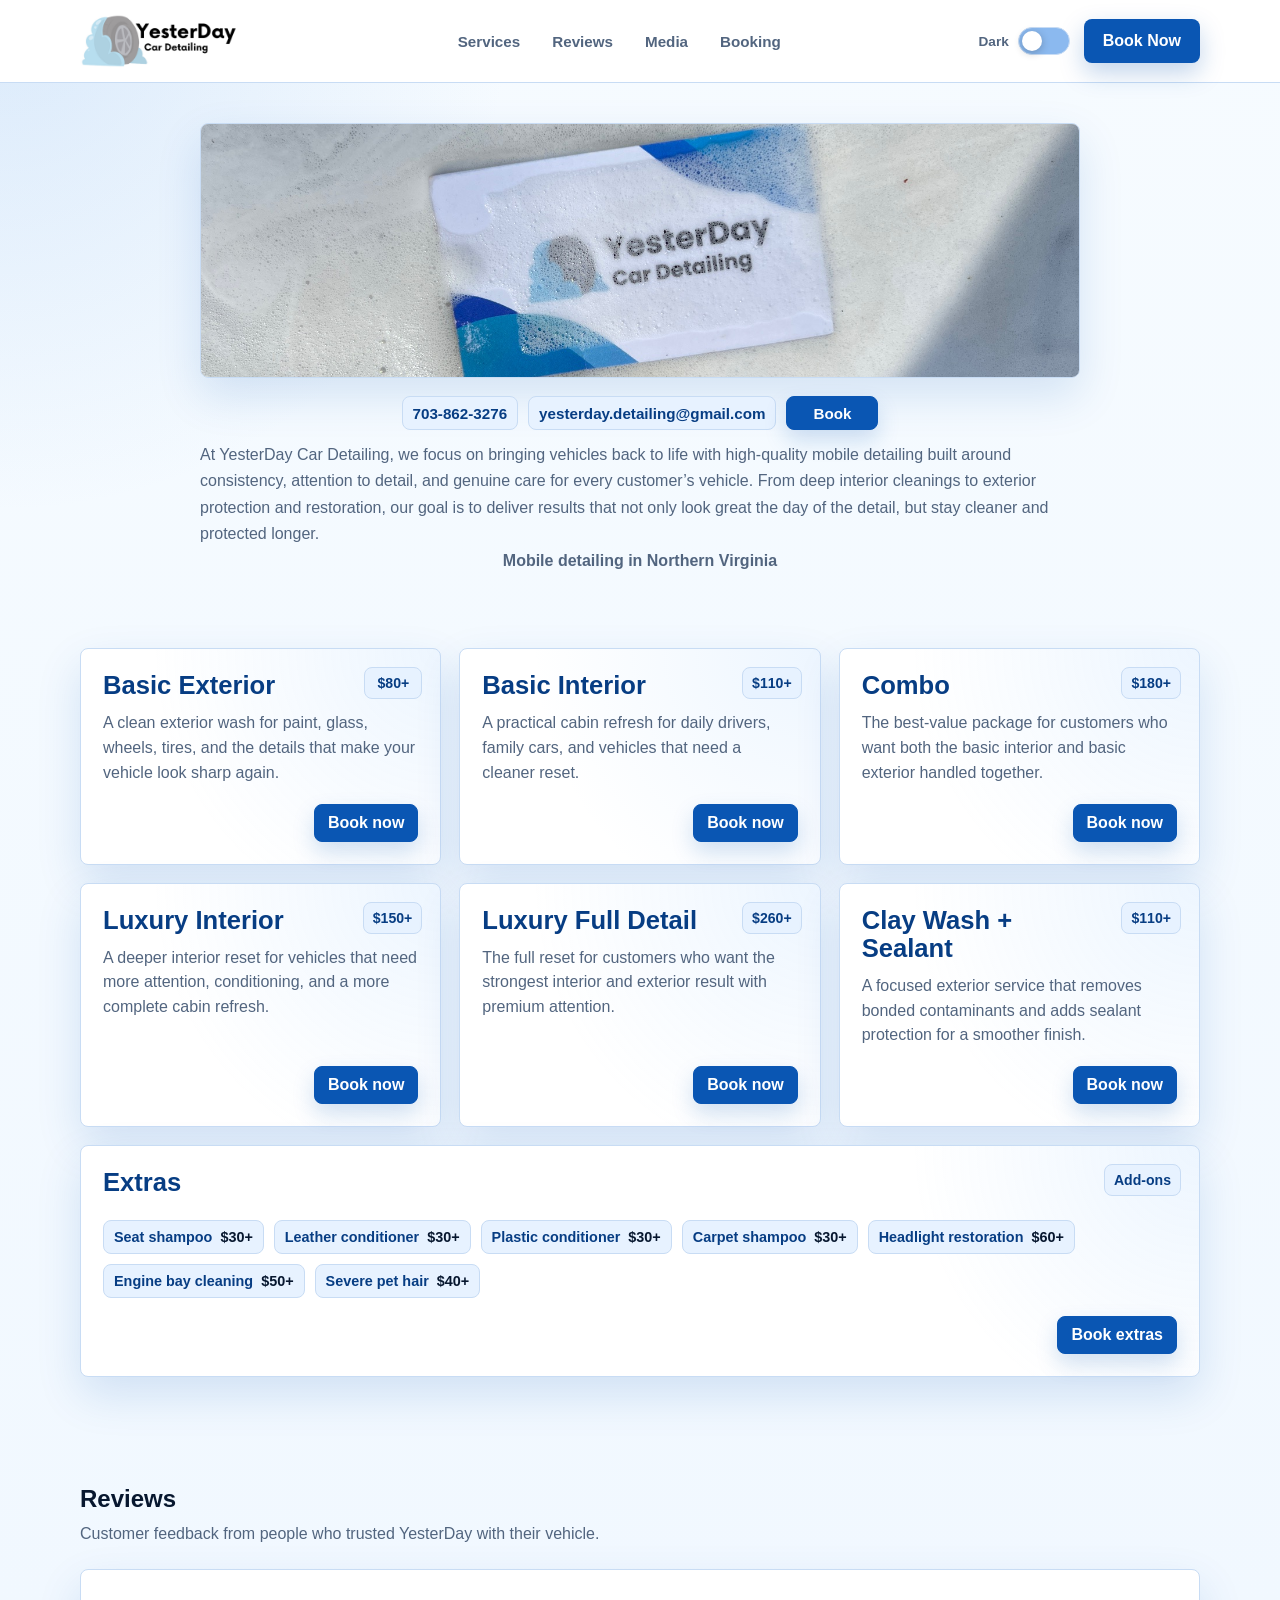
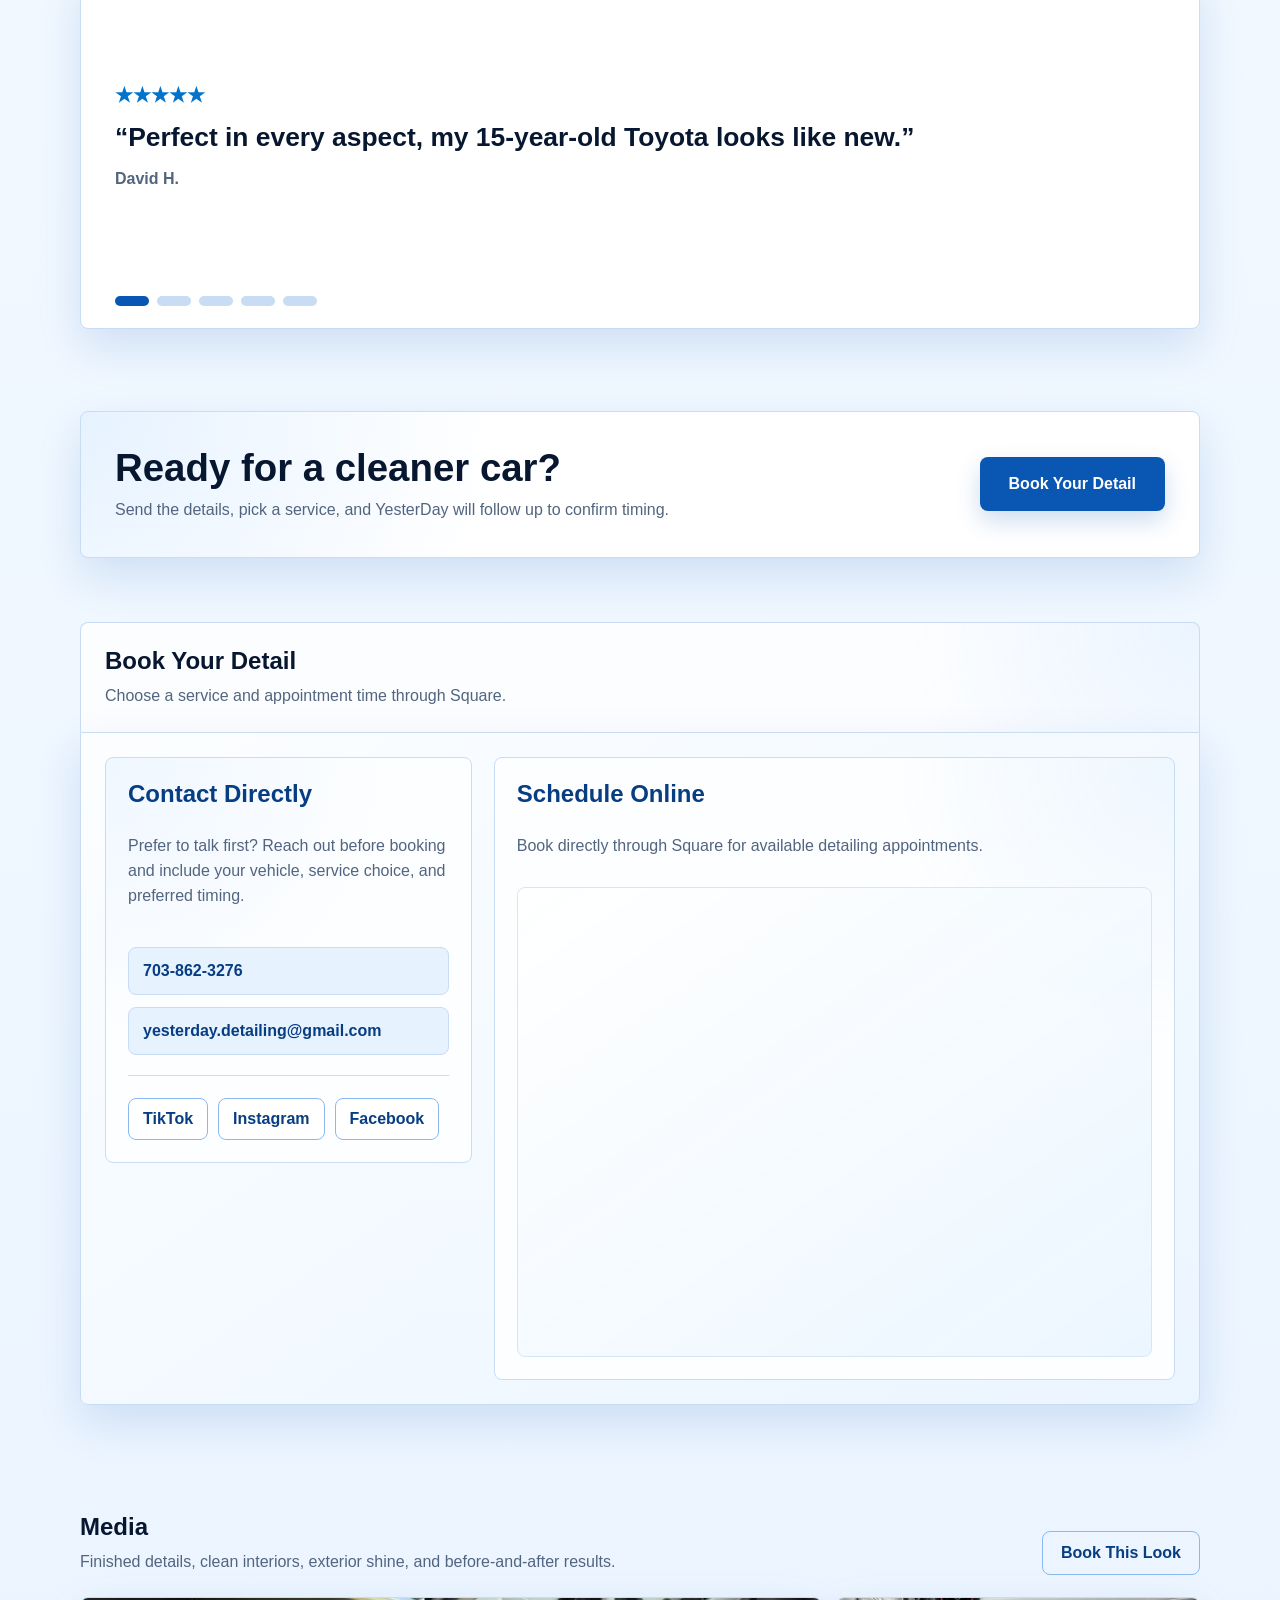
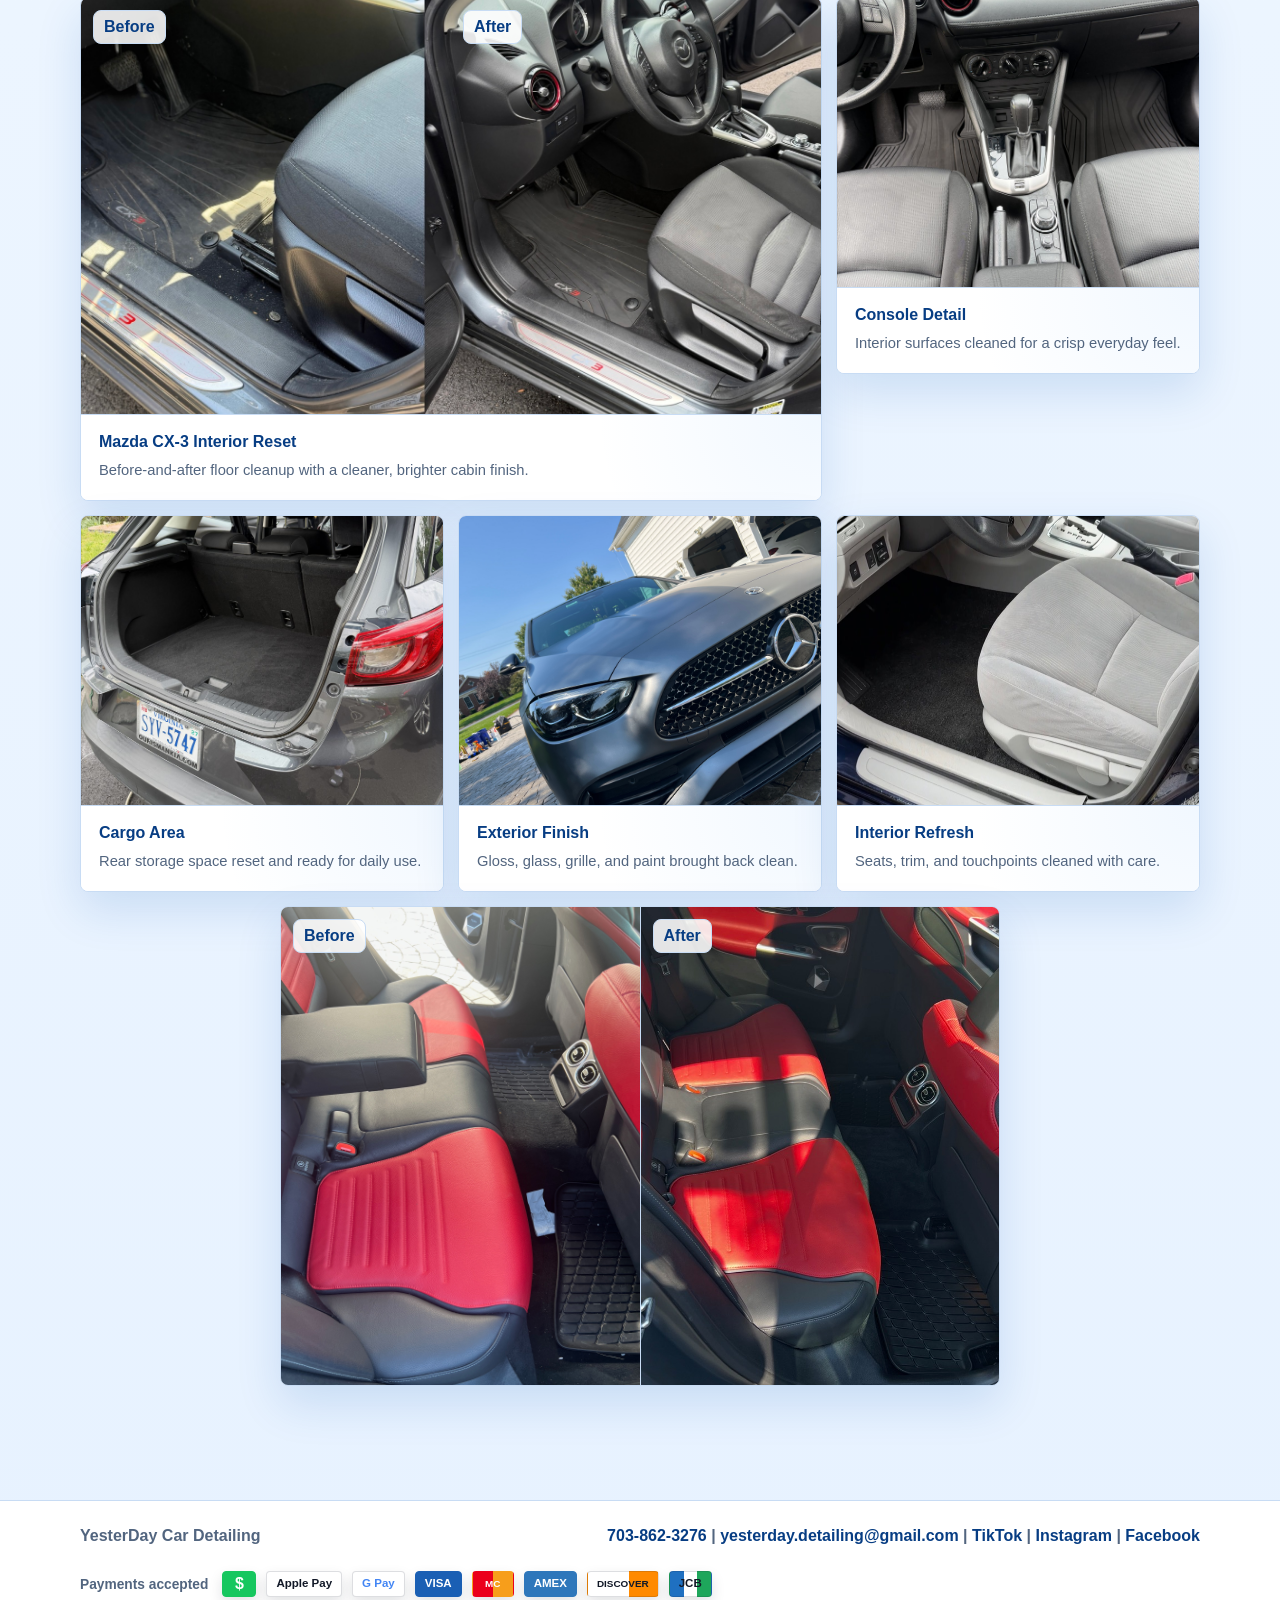
==== commit f024585e: "Reorder booking and refine mobile reviews" ====
--- a/index.html
+++ b/index.html
@@ -22,7 +22,7 @@
   <script>
     document.documentElement.dataset.theme = localStorage.getItem("yd-theme") || (matchMedia("(prefers-color-scheme: dark)").matches ? "dark" : "light");
   </script>
-  <link rel="stylesheet" href="styles.css?v=5">
+  <link rel="stylesheet" href="styles.css?v=6">
   <script src="theme.js" defer></script>
   <script src="reviews.js" defer></script>
   <script type="application/ld+json">
@@ -198,14 +198,6 @@
       </div>
     </section>
 
-    <section class="booking-band" aria-label="Booking call to action">
-      <div>
-        <h2>Ready for a cleaner car?</h2>
-        <p>Send the details, pick a service, and YesterDay will follow up to confirm timing.</p>
-      </div>
-      <a class="btn large-btn" href="https://book.squareup.com/appointments/hwtfurj6mw3m24/location/L4SW4S6JGXWSM/services">Book Your Detail</a>
-    </section>
-
     <section id="reviews" class="section">
       <div class="section-head">
         <div>
@@ -255,73 +247,12 @@
       </div>
     </section>
 
-    <section id="media" class="section">
-      <div class="section-head">
-        <div>
-          <h2>Media</h2>
-          <p>Finished details, clean interiors, exterior shine, and before-and-after results.</p>
-        </div>
-        <a class="btn secondary" href="https://book.squareup.com/appointments/hwtfurj6mw3m24/location/L4SW4S6JGXWSM/services">Book This Look</a>
-      </div>
-
-      <div class="media-grid one-page-media-grid">
-        <article class="media-card before-after-card featured-media-card">
-          <figure class="combined-before-after">
-            <img class="before-after-image" src="mazda-cx3-before-after.jpg" alt="Before and after Mazda CX-3 interior floor detail comparison" loading="lazy">
-            <figcaption class="before-label">Before</figcaption>
-            <figcaption class="after-label">After</figcaption>
-          </figure>
-          <div class="media-card-body">
-            <h3>Mazda CX-3 Interior Reset</h3>
-            <p>Before-and-after floor cleanup with a cleaner, brighter cabin finish.</p>
-          </div>
-        </article>
-
-        <article class="media-card photo-card">
-          <img src="mazda-cx3-interior-console.jpg" alt="Clean Mazda CX-3 front interior and center console after detailing" loading="lazy">
-          <div class="media-card-body">
-            <h3>Console Detail</h3>
-            <p>Interior surfaces cleaned for a crisp everyday feel.</p>
-          </div>
-        </article>
-
-        <article class="media-card photo-card">
-          <img src="mazda-cx3-trunk-detail.jpg" alt="Clean Mazda CX-3 trunk and rear cargo area after detailing" loading="lazy">
-          <div class="media-card-body">
-            <h3>Cargo Area</h3>
-            <p>Rear storage space reset and ready for daily use.</p>
-          </div>
-        </article>
-
-        <article class="media-card photo-card">
-          <img src="mercedes-exterior-front.jpg" alt="Detailed Mercedes exterior front grille and hood after YesterDay Car Detailing service" loading="lazy">
-          <div class="media-card-body">
-            <h3>Exterior Finish</h3>
-            <p>Gloss, glass, grille, and paint brought back clean.</p>
-          </div>
-        </article>
-
-        <article class="media-card photo-card">
-          <img src="toyota-interior-detail.jpg" alt="Clean Toyota front interior after detailing" loading="lazy">
-          <div class="media-card-body">
-            <h3>Interior Refresh</h3>
-            <p>Seats, trim, and touchpoints cleaned with care.</p>
-          </div>
-        </article>
-
-        <article class="media-card before-after-card compact-before-after">
-          <div class="before-after-grid">
-            <figure>
-              <img src="before-interior-red-seat.jpg" alt="Before interior detail showing rear seat and floor area needing cleanup" loading="lazy">
-              <figcaption>Before</figcaption>
-            </figure>
-            <figure class="after-frame">
-              <img src="after-interior-red-seat.jpg" alt="After interior detail showing cleaned rear seat and floor area" loading="lazy">
-              <figcaption>After</figcaption>
-            </figure>
-          </div>
-        </article>
-      </div>
+    <section class="booking-band" aria-label="Booking call to action">
+      <div>
+        <h2>Ready for a cleaner car?</h2>
+        <p>Send the details, pick a service, and YesterDay will follow up to confirm timing.</p>
+      </div>
+      <a class="btn large-btn" href="https://book.squareup.com/appointments/hwtfurj6mw3m24/location/L4SW4S6JGXWSM/services">Book Your Detail</a>
     </section>
 
     <section id="booking" class="section booking-section">
@@ -379,6 +310,76 @@
         </section>
       </div>
     </section>
+
+    <section id="media" class="section">
+      <div class="section-head">
+        <div>
+          <h2>Media</h2>
+          <p>Finished details, clean interiors, exterior shine, and before-and-after results.</p>
+        </div>
+        <a class="btn secondary" href="https://book.squareup.com/appointments/hwtfurj6mw3m24/location/L4SW4S6JGXWSM/services">Book This Look</a>
+      </div>
+
+      <div class="media-grid one-page-media-grid">
+        <article class="media-card before-after-card featured-media-card">
+          <figure class="combined-before-after">
+            <img class="before-after-image" src="mazda-cx3-before-after.jpg" alt="Before and after Mazda CX-3 interior floor detail comparison" loading="lazy">
+            <figcaption class="before-label">Before</figcaption>
+            <figcaption class="after-label">After</figcaption>
+          </figure>
+          <div class="media-card-body">
+            <h3>Mazda CX-3 Interior Reset</h3>
+            <p>Before-and-after floor cleanup with a cleaner, brighter cabin finish.</p>
+          </div>
+        </article>
+
+        <article class="media-card photo-card">
+          <img src="mazda-cx3-interior-console.jpg" alt="Clean Mazda CX-3 front interior and center console after detailing" loading="lazy">
+          <div class="media-card-body">
+            <h3>Console Detail</h3>
+            <p>Interior surfaces cleaned for a crisp everyday feel.</p>
+          </div>
+        </article>
+
+        <article class="media-card photo-card">
+          <img src="mazda-cx3-trunk-detail.jpg" alt="Clean Mazda CX-3 trunk and rear cargo area after detailing" loading="lazy">
+          <div class="media-card-body">
+            <h3>Cargo Area</h3>
+            <p>Rear storage space reset and ready for daily use.</p>
+          </div>
+        </article>
+
+        <article class="media-card photo-card">
+          <img src="mercedes-exterior-front.jpg" alt="Detailed Mercedes exterior front grille and hood after YesterDay Car Detailing service" loading="lazy">
+          <div class="media-card-body">
+            <h3>Exterior Finish</h3>
+            <p>Gloss, glass, grille, and paint brought back clean.</p>
+          </div>
+        </article>
+
+        <article class="media-card photo-card">
+          <img src="toyota-interior-detail.jpg" alt="Clean Toyota front interior after detailing" loading="lazy">
+          <div class="media-card-body">
+            <h3>Interior Refresh</h3>
+            <p>Seats, trim, and touchpoints cleaned with care.</p>
+          </div>
+        </article>
+
+        <article class="media-card before-after-card compact-before-after">
+          <div class="before-after-grid">
+            <figure>
+              <img src="before-interior-red-seat.jpg" alt="Before interior detail showing rear seat and floor area needing cleanup" loading="lazy">
+              <figcaption>Before</figcaption>
+            </figure>
+            <figure class="after-frame">
+              <img src="after-interior-red-seat.jpg" alt="After interior detail showing cleaned rear seat and floor area" loading="lazy">
+              <figcaption>After</figcaption>
+            </figure>
+          </div>
+        </article>
+      </div>
+    </section>
+
   </main>
 
   <footer class="site-footer">
--- a/styles.css
+++ b/styles.css
@@ -1980,22 +1980,39 @@
     padding: 18px;
   }
 
+  .home-review-carousel {
+    min-height: 280px;
+  }
+
+  .home-review {
+    justify-content: flex-start;
+    padding: 20px 18px 48px;
+  }
+
+  .stars {
+    margin-bottom: 10px;
+    font-size: 1rem;
+  }
+
   .review-card blockquote,
   .home-review blockquote {
-    font-size: 1.05rem;
-  }
-
-  .home-review-carousel {
-    min-height: 440px;
-  }
-
-  .home-review {
-    padding: 22px 18px 58px;
+    font-size: 0.95rem;
+    line-height: 1.3;
+  }
+
+  .home-review cite {
+    margin-top: 12px;
+    font-size: 0.82rem;
   }
 
   .review-dots {
     left: 18px;
-    bottom: 18px;
+    bottom: 14px;
+  }
+
+  .review-dots button {
+    width: 28px;
+    height: 8px;
   }
 
   .footer-wrap {
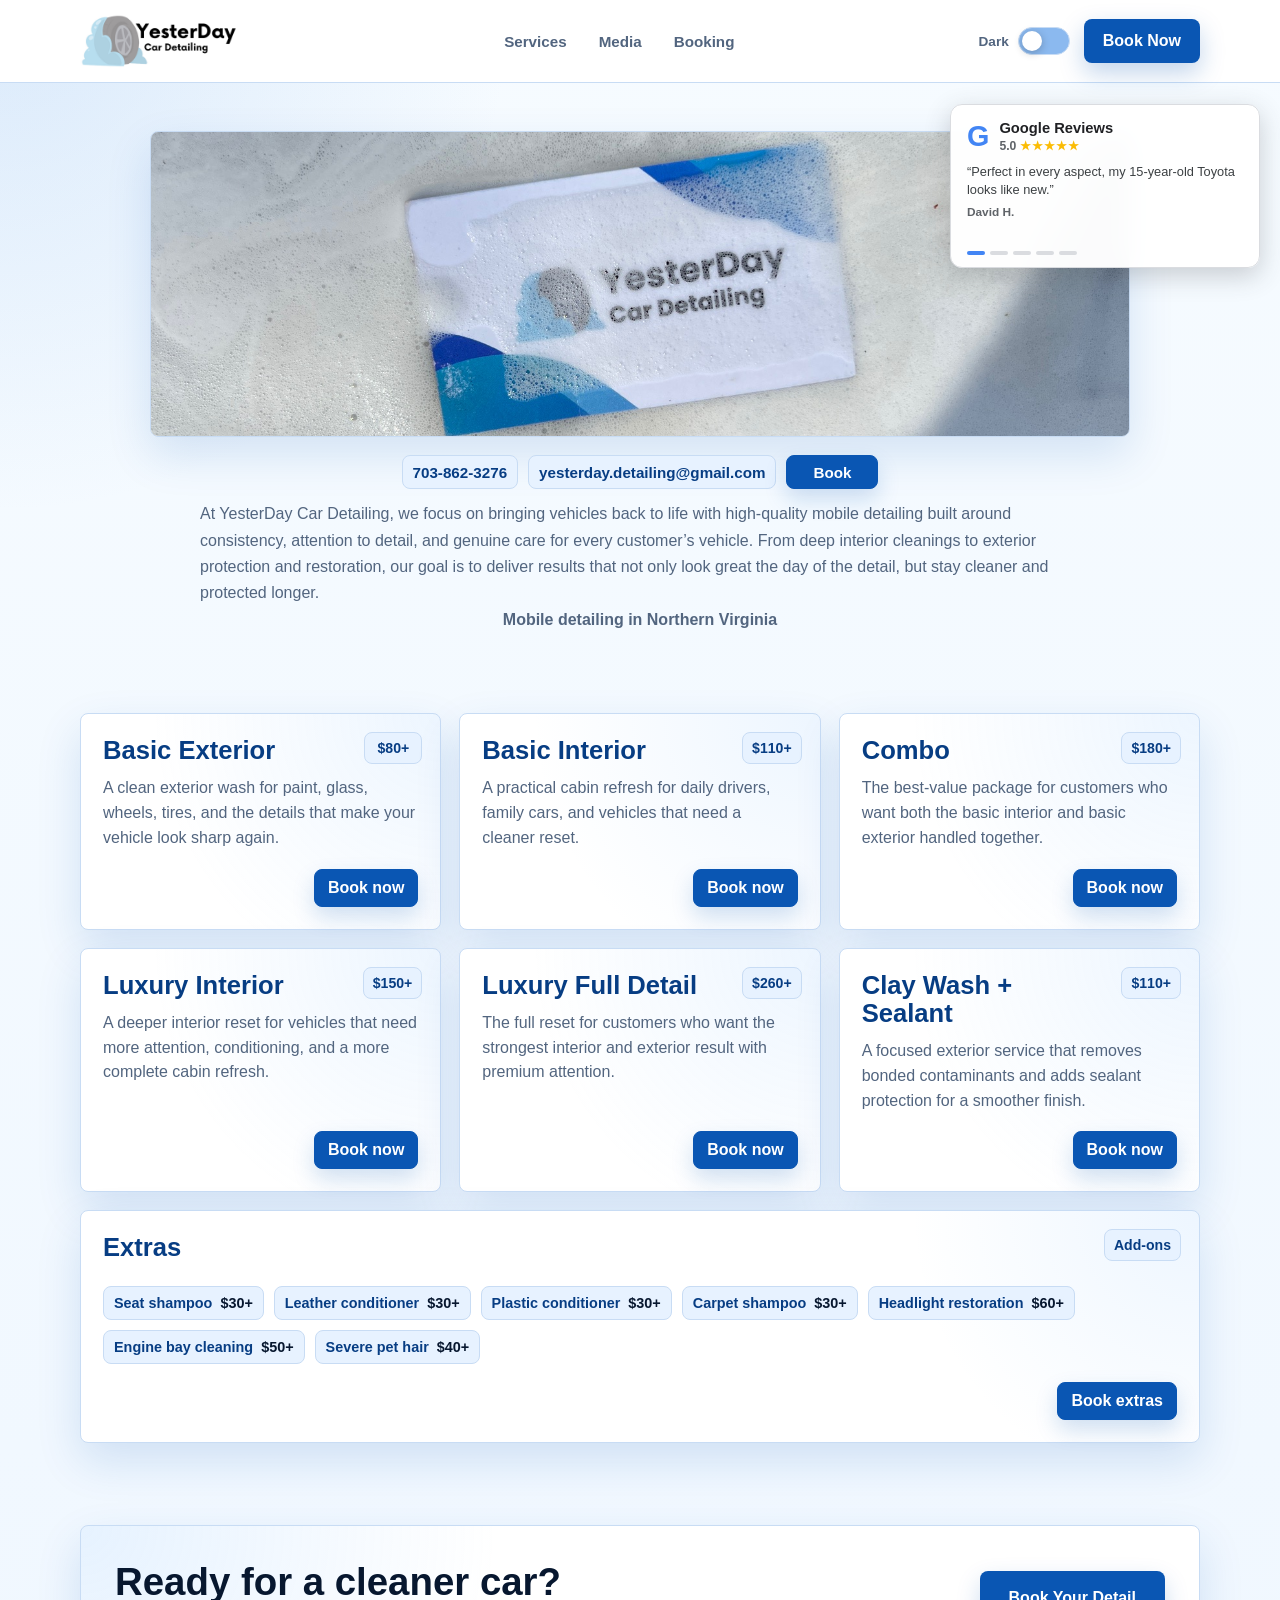
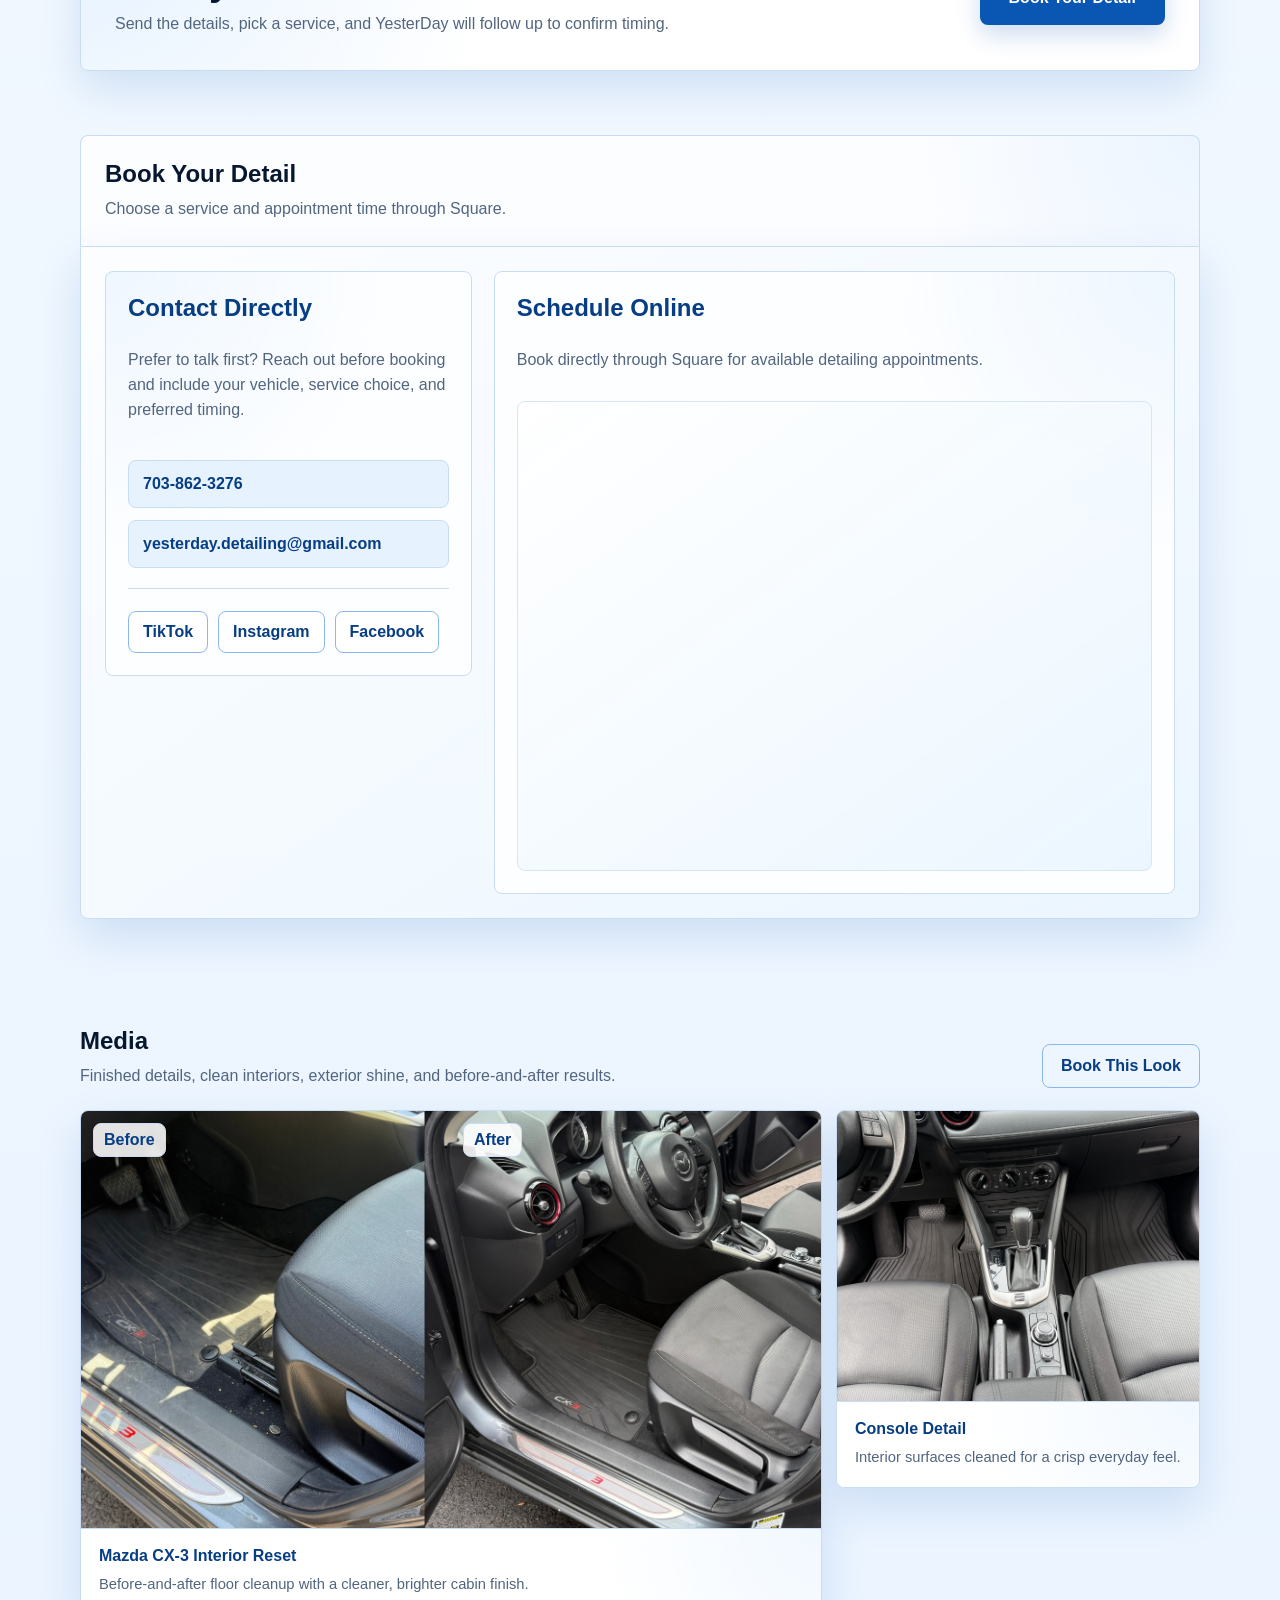
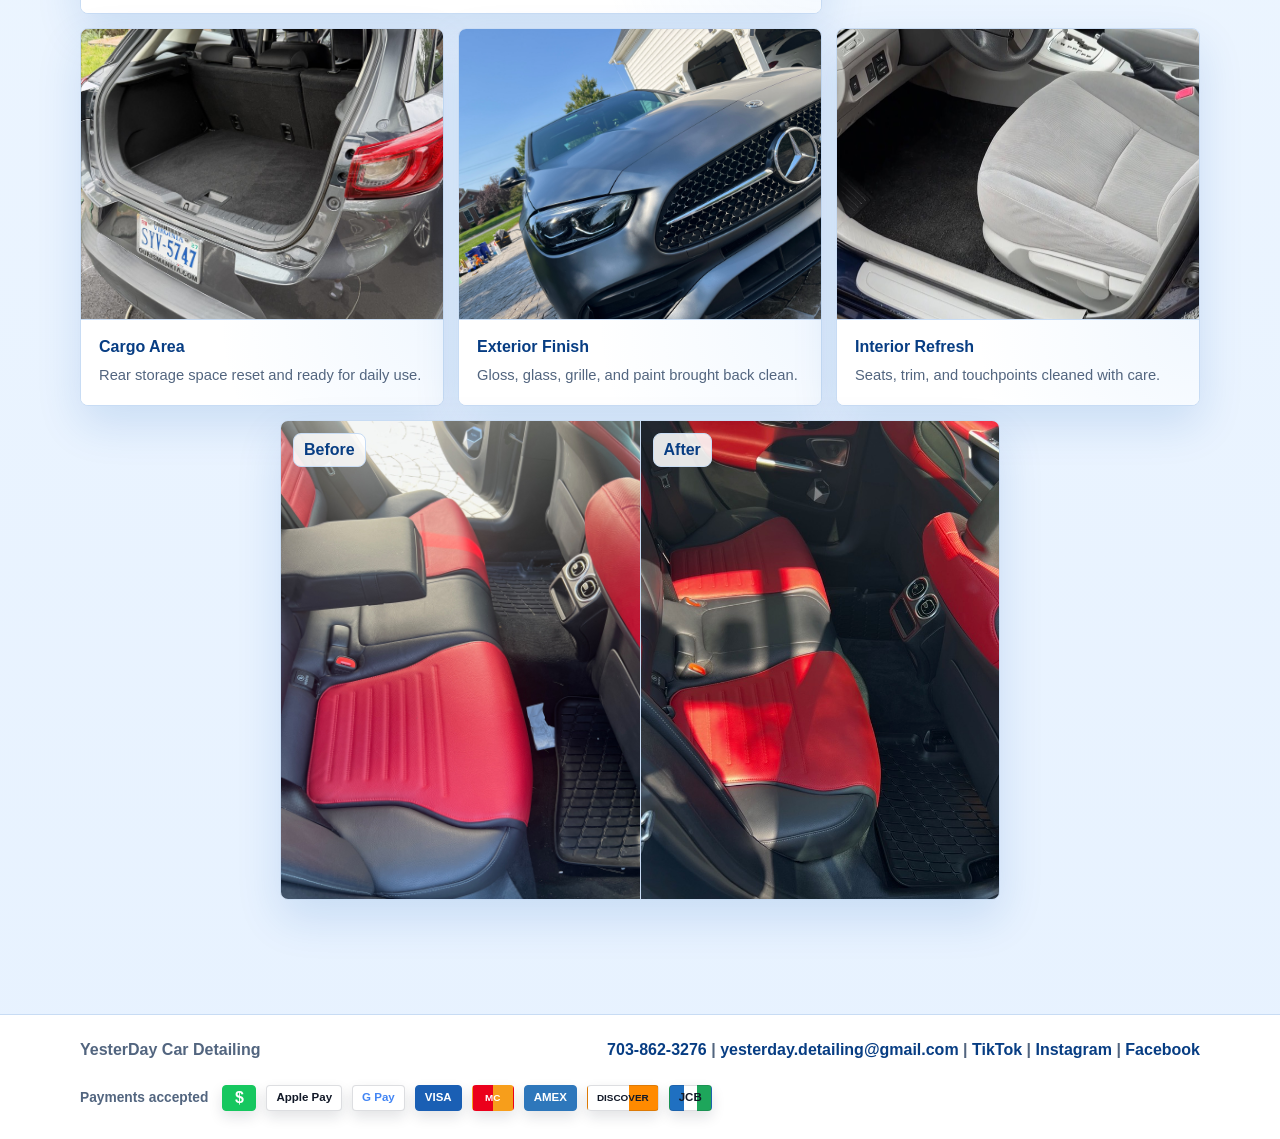
==== commit 5acd5cc9: "Add floating Google review widget" ====
--- a/index.html
+++ b/index.html
@@ -22,7 +22,7 @@
   <script>
     document.documentElement.dataset.theme = localStorage.getItem("yd-theme") || (matchMedia("(prefers-color-scheme: dark)").matches ? "dark" : "light");
   </script>
-  <link rel="stylesheet" href="styles.css?v=6">
+  <link rel="stylesheet" href="styles.css?v=7">
   <script src="theme.js" defer></script>
   <script src="reviews.js" defer></script>
   <script type="application/ld+json">
@@ -93,7 +93,6 @@
       </a>
       <nav class="main-nav" aria-label="Primary navigation">
         <a href="#services">Services</a>
-        <a href="#reviews">Reviews</a>
         <a href="#media">Media</a>
         <a href="https://book.squareup.com/appointments/hwtfurj6mw3m24/location/L4SW4S6JGXWSM/services">Booking</a>
       </nav>
@@ -107,6 +106,42 @@
       </div>
     </div>
   </header>
+
+  <aside class="google-review-float" aria-label="Google customer reviews" data-review-carousel>
+    <div class="google-review-heading">
+      <span class="google-g" aria-hidden="true">G</span>
+      <span><strong>Google Reviews</strong><small>5.0 <span class="google-stars" aria-label="5 out of 5 stars">★★★★★</span></small></span>
+    </div>
+    <div class="google-review-slides">
+      <article class="google-review-slide active" data-review-slide>
+        <blockquote>“Perfect in every aspect, my 15-year-old Toyota looks like new.”</blockquote>
+        <cite>David H.</cite>
+      </article>
+      <article class="google-review-slide" data-review-slide>
+        <blockquote>“My car hasn't looked this clean in a long time. Great communication and very friendly.”</blockquote>
+        <cite>Dominick A.</cite>
+      </article>
+      <article class="google-review-slide" data-review-slide>
+        <blockquote>“Very convenient and great attention to detail. My car looks brand new.”</blockquote>
+        <cite>Joshua C.</cite>
+      </article>
+      <article class="google-review-slide" data-review-slide>
+        <blockquote>“The whole car looked brand new and I couldn't be happier.”</blockquote>
+        <cite>Javed</cite>
+      </article>
+      <article class="google-review-slide" data-review-slide>
+        <blockquote>“Easily one of the best detailers out there. Ayden was extremely professional.”</blockquote>
+        <cite>Jared</cite>
+      </article>
+    </div>
+    <div class="google-review-dots" aria-label="Choose a review">
+      <button type="button" class="active" aria-label="Show review 1" data-review-dot></button>
+      <button type="button" aria-label="Show review 2" data-review-dot></button>
+      <button type="button" aria-label="Show review 3" data-review-dot></button>
+      <button type="button" aria-label="Show review 4" data-review-dot></button>
+      <button type="button" aria-label="Show review 5" data-review-dot></button>
+    </div>
+  </aside>
 
   <main id="top" class="page one-page">
     <section class="service-menu-hero" aria-label="YesterDay Car Detailing service menu">
@@ -198,55 +233,6 @@
       </div>
     </section>
 
-    <section id="reviews" class="section">
-      <div class="section-head">
-        <div>
-          <h2>Reviews</h2>
-          <p>Customer feedback from people who trusted YesterDay with their vehicle.</p>
-        </div>
-      </div>
-
-      <div class="home-review-carousel" aria-label="Customer reviews" data-review-carousel>
-        <article class="home-review active" data-review-slide>
-          <div class="stars" aria-label="Five star review">&#9733;&#9733;&#9733;&#9733;&#9733;</div>
-          <blockquote>&ldquo;Perfect in every aspect, my 15-year-old Toyota looks like new.&rdquo;</blockquote>
-          <cite>David H.</cite>
-        </article>
-
-        <article class="home-review" data-review-slide>
-          <div class="stars" aria-label="Five star review">&#9733;&#9733;&#9733;&#9733;&#9733;</div>
-          <blockquote>&ldquo;My car hasn't looked this clean in a long time, great communication and very friendly.&rdquo;</blockquote>
-          <cite>Dominick A.</cite>
-        </article>
-
-        <article class="home-review" data-review-slide>
-          <div class="stars" aria-label="Five star review">&#9733;&#9733;&#9733;&#9733;&#9733;</div>
-          <blockquote>&ldquo;Very convient and great attention to detail, my car looks brand new.&rdquo;</blockquote>
-          <cite>Joshua C.</cite>
-        </article>
-
-        <article class="home-review" data-review-slide>
-          <div class="stars" aria-label="Five star review">&#9733;&#9733;&#9733;&#9733;&#9733;</div>
-          <blockquote>&ldquo;Just got my car detailed by this guy, and they did not disappoint... Whole car looked brand new and I couldn't be happier.&rdquo;</blockquote>
-          <cite>Javed</cite>
-        </article>
-
-        <article class="home-review" data-review-slide>
-          <div class="stars" aria-label="Five star review">&#9733;&#9733;&#9733;&#9733;&#9733;</div>
-          <blockquote>&ldquo;Easily one of the best detailers out there, ayden was extremely professional. he is clearly an expert when it comes to detailing.&rdquo;</blockquote>
-          <cite>Jared</cite>
-        </article>
-
-        <div class="review-dots" aria-label="Review carousel controls">
-          <button type="button" class="active" aria-label="Show review 1" data-review-dot></button>
-          <button type="button" aria-label="Show review 2" data-review-dot></button>
-          <button type="button" aria-label="Show review 3" data-review-dot></button>
-          <button type="button" aria-label="Show review 4" data-review-dot></button>
-          <button type="button" aria-label="Show review 5" data-review-dot></button>
-        </div>
-      </div>
-    </section>
-
     <section class="booking-band" aria-label="Booking call to action">
       <div>
         <h2>Ready for a cleaner car?</h2>
--- a/styles.css
+++ b/styles.css
@@ -61,6 +61,168 @@
   overflow-x: hidden;
 }
 
+/* Standalone, unlinked social/contact landing page. */
+.links-page {
+  background:
+    radial-gradient(circle at 50% -10%, rgba(66, 166, 232, 0.34), transparent 35rem),
+    linear-gradient(180deg, var(--bg), var(--surface-strong));
+}
+
+.links-shell {
+  width: min(620px, calc(100% - 28px));
+  margin: 0 auto;
+  padding: 24px 0 48px;
+}
+
+.links-toolbar {
+  min-height: 36px;
+  display: flex;
+  justify-content: flex-end;
+  margin-bottom: 8px;
+}
+
+.links-card {
+  padding: clamp(26px, 6vw, 46px);
+  text-align: center;
+  background: color-mix(in srgb, var(--surface) 94%, transparent);
+  border: 1px solid var(--line);
+  border-radius: 26px;
+  box-shadow: var(--shadow);
+}
+
+.links-logo {
+  display: inline-block;
+  margin-bottom: 22px;
+}
+
+.links-logo img {
+  width: min(310px, 80vw);
+  height: auto;
+}
+
+.links-card h1 {
+  max-width: 480px;
+  margin: 8px auto 12px;
+  font-size: clamp(1.8rem, 7vw, 2.55rem);
+  line-height: 1.08;
+}
+
+.links-intro {
+  max-width: 480px;
+  margin: 0 auto 26px;
+  color: var(--muted);
+  line-height: 1.6;
+}
+
+.link-tree {
+  display: grid;
+  gap: 11px;
+  text-align: left;
+}
+
+.link-tree-item {
+  min-height: 72px;
+  display: grid;
+  grid-template-columns: 44px 1fr 20px;
+  align-items: center;
+  gap: 12px;
+  padding: 11px 16px;
+  color: var(--text);
+  background: var(--surface);
+  border: 1px solid var(--line);
+  border-radius: 15px;
+  box-shadow: 0 7px 18px rgba(10, 86, 179, 0.07);
+  transition: transform 160ms ease, border-color 160ms ease, box-shadow 160ms ease;
+}
+
+.link-tree-item:hover,
+.link-tree-item:focus-visible {
+  transform: translateY(-2px);
+  border-color: var(--accent);
+  box-shadow: 0 12px 25px rgba(10, 86, 179, 0.16);
+  outline: none;
+}
+
+.link-tree-featured {
+  color: #fff;
+  background: linear-gradient(135deg, #0a56b3, #0074cc);
+  border-color: transparent;
+}
+
+.link-tree-icon {
+  display: grid;
+  place-items: center;
+  width: 42px;
+  height: 42px;
+  font-size: 1.25rem;
+  background: var(--surface-strong);
+  border-radius: 12px;
+}
+
+.link-tree-featured .link-tree-icon {
+  background: rgba(255, 255, 255, 0.17);
+}
+
+.link-tree-item strong,
+.link-tree-item small {
+  display: block;
+}
+
+.link-tree-item strong {
+  font-size: 1rem;
+  line-height: 1.35;
+}
+
+.link-tree-item small {
+  margin-top: 2px;
+  color: var(--muted);
+  font-size: 0.8rem;
+  overflow-wrap: anywhere;
+}
+
+.link-tree-featured small {
+  color: rgba(255, 255, 255, 0.82);
+}
+
+.link-tree-arrow {
+  color: var(--primary);
+  font-size: 1.9rem;
+  line-height: 1;
+}
+
+.link-tree-featured .link-tree-arrow {
+  color: #fff;
+}
+
+.links-footer {
+  margin: 26px 0 0;
+  color: var(--muted);
+  font-size: 0.8rem;
+}
+
+@media (max-width: 440px) {
+  .links-shell {
+    width: min(100% - 18px, 620px);
+    padding-top: 12px;
+  }
+
+  .links-card {
+    padding: 25px 14px 30px;
+    border-radius: 21px;
+  }
+
+  .link-tree-item {
+    grid-template-columns: 40px 1fr 16px;
+    gap: 10px;
+    padding: 10px 12px;
+  }
+
+  .link-tree-icon {
+    width: 40px;
+    height: 40px;
+  }
+}
+
 a {
   color: inherit;
   text-decoration: none;
@@ -474,13 +636,13 @@
 }
 
 .service-menu-hero {
-  padding: 40px 0 20px;
+  padding: 48px 0 26px;
 }
 
 .service-menu-banner {
   width: 100%;
-  max-width: 880px;
-  aspect-ratio: 3.45 / 1;
+  max-width: 980px;
+  aspect-ratio: 3.2 / 1;
   object-fit: cover;
   object-position: center;
   border-radius: 8px;
@@ -488,6 +650,109 @@
   box-shadow: var(--shadow);
   margin: 0 auto 18px;
   display: block;
+}
+
+.google-review-float {
+  position: fixed;
+  z-index: 8;
+  top: 104px;
+  right: max(18px, calc((100vw - 1240px) / 2));
+  width: min(310px, calc(100vw - 36px));
+  padding: 15px 16px 12px;
+  color: #202124;
+  background: rgba(255, 255, 255, 0.97);
+  border: 1px solid #dadce0;
+  border-radius: 12px;
+  box-shadow: 0 8px 26px rgba(60, 64, 67, 0.24);
+  backdrop-filter: blur(12px);
+}
+
+.google-review-heading {
+  display: flex;
+  align-items: center;
+  gap: 10px;
+}
+
+.google-review-heading strong,
+.google-review-heading small {
+  display: block;
+}
+
+.google-review-heading strong {
+  font-size: 0.92rem;
+}
+
+.google-review-heading small {
+  margin-top: 3px;
+  color: #5f6368;
+  font-size: 0.76rem;
+  font-weight: 700;
+}
+
+.google-g {
+  color: #4285f4;
+  font: 900 1.8rem/1 Arial, sans-serif;
+}
+
+.google-stars {
+  color: #fbbc04;
+  letter-spacing: 1px;
+}
+
+.google-review-slides {
+  position: relative;
+  min-height: 88px;
+  margin-top: 10px;
+}
+
+.google-review-slide {
+  position: absolute;
+  inset: 0;
+  opacity: 0;
+  visibility: hidden;
+  transform: translateY(5px);
+  transition: opacity 240ms ease, transform 240ms ease, visibility 240ms ease;
+}
+
+.google-review-slide.active {
+  opacity: 1;
+  visibility: visible;
+  transform: translateY(0);
+}
+
+.google-review-slide blockquote {
+  margin: 0;
+  color: #3c4043;
+  font-size: 0.8rem;
+  line-height: 1.4;
+}
+
+.google-review-slide cite {
+  display: block;
+  margin-top: 6px;
+  color: #5f6368;
+  font-size: 0.74rem;
+  font-style: normal;
+  font-weight: 700;
+}
+
+.google-review-dots {
+  display: flex;
+  gap: 5px;
+}
+
+.google-review-dots button {
+  width: 18px;
+  height: 4px;
+  padding: 0;
+  border: 0;
+  border-radius: 999px;
+  background: #dadce0;
+  cursor: pointer;
+}
+
+.google-review-dots button.active {
+  background: #4285f4;
 }
 
 .service-meta {
@@ -1499,6 +1764,10 @@
 }
 
 @media (max-width: 900px) {
+  .google-review-float {
+    top: 142px;
+  }
+
   .nav-wrap {
     min-height: auto;
     padding: 12px 0;
@@ -1637,6 +1906,41 @@
 }
 
 @media (max-width: 560px) {
+  .google-review-float {
+    top: 106px;
+    right: 10px;
+    width: 238px;
+    padding: 10px 12px 9px;
+    border-radius: 10px;
+  }
+
+  .google-review-heading strong {
+    font-size: 0.8rem;
+  }
+
+  .google-g {
+    font-size: 1.45rem;
+  }
+
+  .google-review-slides {
+    min-height: 75px;
+    margin-top: 7px;
+  }
+
+  .google-review-slide blockquote {
+    font-size: 0.72rem;
+    line-height: 1.3;
+  }
+
+  .google-review-slide cite {
+    margin-top: 4px;
+    font-size: 0.68rem;
+  }
+
+  .google-review-dots button {
+    width: 14px;
+  }
+
   .page,
   .nav-wrap,
   .footer-wrap,
@@ -1836,261 +2140,3 @@
 
   .page-title {
     padding: 36px 0 12px;
-  }
-
-  .grid,
-  .grid.two,
-  .services-pricing-grid,
-  .grid.services-pricing-grid,
-  .service-menu-grid,
-  .media-grid,
-  .before-after-grid,
-  .split {
-    grid-template-columns: 1fr;
-    gap: 14px;
-  }
-
-  .service-menu-grid {
-    gap: 10px;
-  }
-
-  .one-page-media-grid {
-    grid-template-columns: 1fr;
-  }
-
-  .service-menu-hero {
-    padding: 20px 0 10px;
-  }
-
-  .service-menu-banner {
-    aspect-ratio: 2.7 / 1;
-    margin-bottom: 12px;
-  }
-
-  .service-meta {
-    display: none;
-  }
-
-  .intro-copy-full {
-    display: none;
-  }
-
-  .intro-copy-mobile {
-    display: block;
-    max-width: 300px;
-    text-align: center;
-    font-weight: 800;
-  }
-
-  .service-menu-copy .service-location {
-    margin-top: 8px;
-    font-size: 0.82rem;
-  }
-
-  .service-menu-item {
-    padding: 14px;
-  }
-
-  .service-menu-item h3 {
-    margin-right: 58px;
-    margin-bottom: 8px;
-    font-size: 1.05rem;
-  }
-
-  .service-price {
-    top: 12px;
-    right: 12px;
-    min-width: 48px;
-    padding: 5px 7px;
-    font-size: 0.76rem;
-  }
-
-  .service-menu-item p {
-    display: -webkit-box;
-    overflow: hidden;
-    -webkit-box-orient: vertical;
-    -webkit-line-clamp: 2;
-  }
-
-  .service-card-footer {
-    padding-top: 12px;
-  }
-
-  .service-book-btn {
-    min-height: 36px;
-    padding: 8px 12px;
-  }
-
-  .service-book-btn,
-  .service-meta a,
-  .contact-link,
-  .contact-icon-link,
-  .social-links a {
-    font-size: 0.84rem;
-  }
-
-  .booking-contact-card {
-    padding: 14px;
-  }
-
-  .contact-copy-desktop,
-  .contact-text-links {
-    display: none;
-  }
-
-  .contact-copy-mobile {
-    display: block;
-    margin-bottom: 0;
-  }
-
-  .contact-icon-grid {
-    display: grid;
-    gap: 8px;
-    margin-top: 12px;
-  }
-
-  .contact-icon-link {
-    min-height: 44px;
-  }
-
-  .contact-icon-link svg {
-    width: 19px;
-    height: 19px;
-  }
-
-  .extras-list {
-    gap: 7px;
-    margin-top: 10px;
-  }
-
-  .extras-list span {
-    min-height: 30px;
-    padding: 6px 8px;
-    font-size: 0.78rem;
-  }
-
-  .before-after-grid figcaption {
-    left: 8px;
-    top: 8px;
-    padding: 6px 8px;
-    font-size: 0.8rem;
-  }
-
-  .review-card {
-    padding: 18px;
-  }
-
-  .home-review-carousel {
-    min-height: 280px;
-  }
-
-  .home-review {
-    justify-content: flex-start;
-    padding: 20px 18px 48px;
-  }
-
-  .stars {
-    margin-bottom: 10px;
-    font-size: 1rem;
-  }
-
-  .review-card blockquote,
-  .home-review blockquote {
-    font-size: 0.95rem;
-    line-height: 1.3;
-  }
-
-  .home-review cite {
-    margin-top: 12px;
-    font-size: 0.82rem;
-  }
-
-  .review-dots {
-    left: 18px;
-    bottom: 14px;
-  }
-
-  .review-dots button {
-    width: 28px;
-    height: 8px;
-  }
-
-  .footer-wrap {
-    gap: 10px;
-    line-height: 1.55;
-  }
-
-  .footer-wrap span:last-child {
-    overflow-wrap: anywhere;
-  }
-}
-
-@media (max-width: 400px) {
-  .page,
-  .nav-wrap,
-  .footer-wrap,
-  .payment-wrap {
-    width: min(calc(100% - 32px), 1120px);
-  }
-
-  .brand img {
-    height: 38px;
-  }
-
-  .theme-toggle > span:first-child {
-    display: none;
-  }
-
-  .nav-actions .btn {
-    min-height: 36px;
-    padding: 0 10px;
-    font-size: 0.84rem;
-  }
-
-  .hero h1,
-  .one-page-hero h1,
-  .hero-card-title,
-  .page-title h1 {
-    font-size: 1.22rem;
-  }
-
-  .price {
-    font-size: 2rem;
-  }
-}
-
-@media (hover: hover) and (pointer: fine) {
-  .stat-link:hover {
-    background: #1b5f9e;
-    border-color: #8ddcff;
-    box-shadow: 0 0 0 3px rgba(141, 220, 255, 0.26), 0 18px 36px rgba(67, 196, 255, 0.22);
-    transform: translateY(-3px);
-  }
-
-  .card-link:hover {
-    background: #12375f;
-    border-color: #8ddcff;
-    box-shadow: 0 0 0 3px rgba(141, 220, 255, 0.22), 0 18px 36px rgba(67, 196, 255, 0.2);
-    transform: translateY(-3px);
-  }
-}
-
-.quick-stats > .stat-link:hover,
-.quick-stats > .stat-link:focus-visible,
-.quick-stats > .stat-link.card-hover {
-  background: #1b5f9e !important;
-  border-color: #8ddcff !important;
-  box-shadow: 0 0 0 3px rgba(141, 220, 255, 0.3), 0 18px 36px rgba(67, 196, 255, 0.24) !important;
-  transform: translateY(-3px) !important;
-  outline: none !important;
-}
-
-.grid.two > .card-link:hover,
-.grid.two > .card-link:focus-visible,
-.grid.two > .card-link.card-hover {
-  background: #12375f !important;
-  border-color: #8ddcff !important;
-  box-shadow: 0 0 0 3px rgba(141, 220, 255, 0.28), 0 18px 36px rgba(67, 196, 255, 0.22) !important;
-  transform: translateY(-3px) !important;
-  outline: none !important;
-}
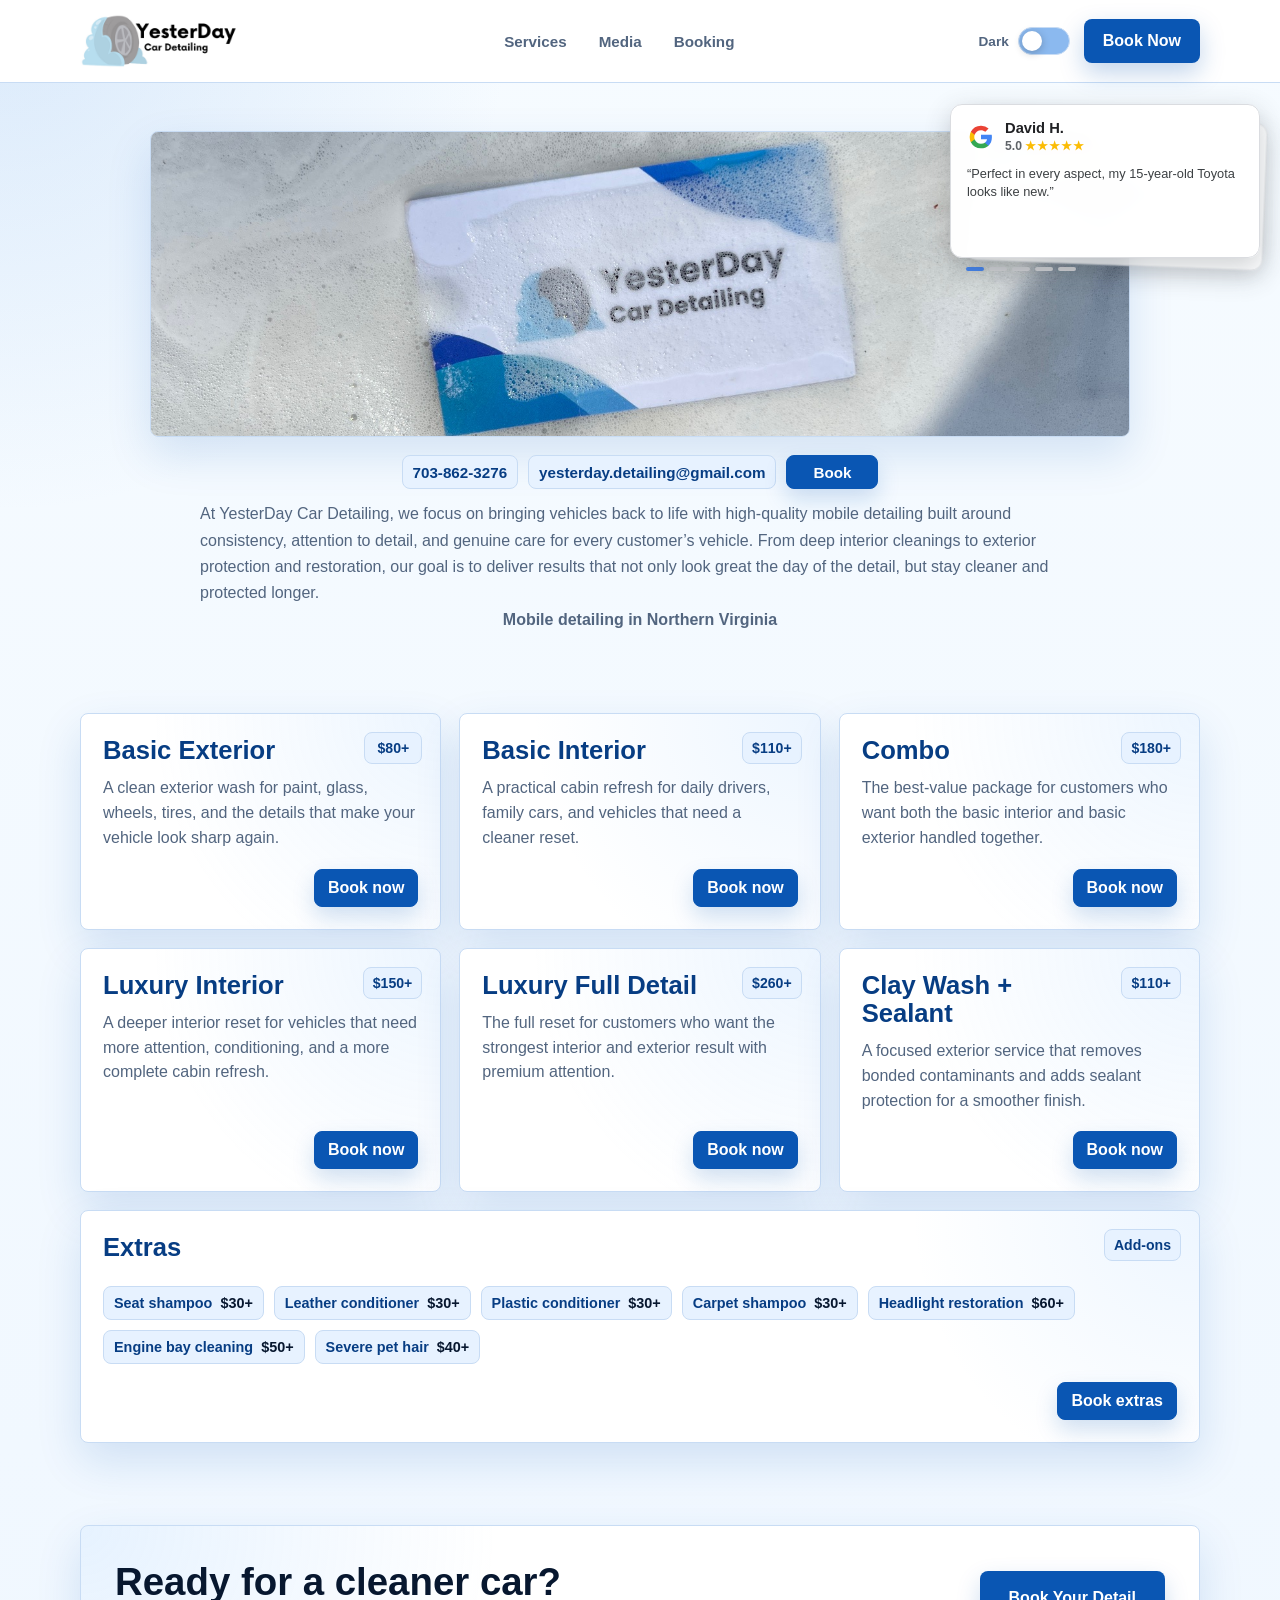
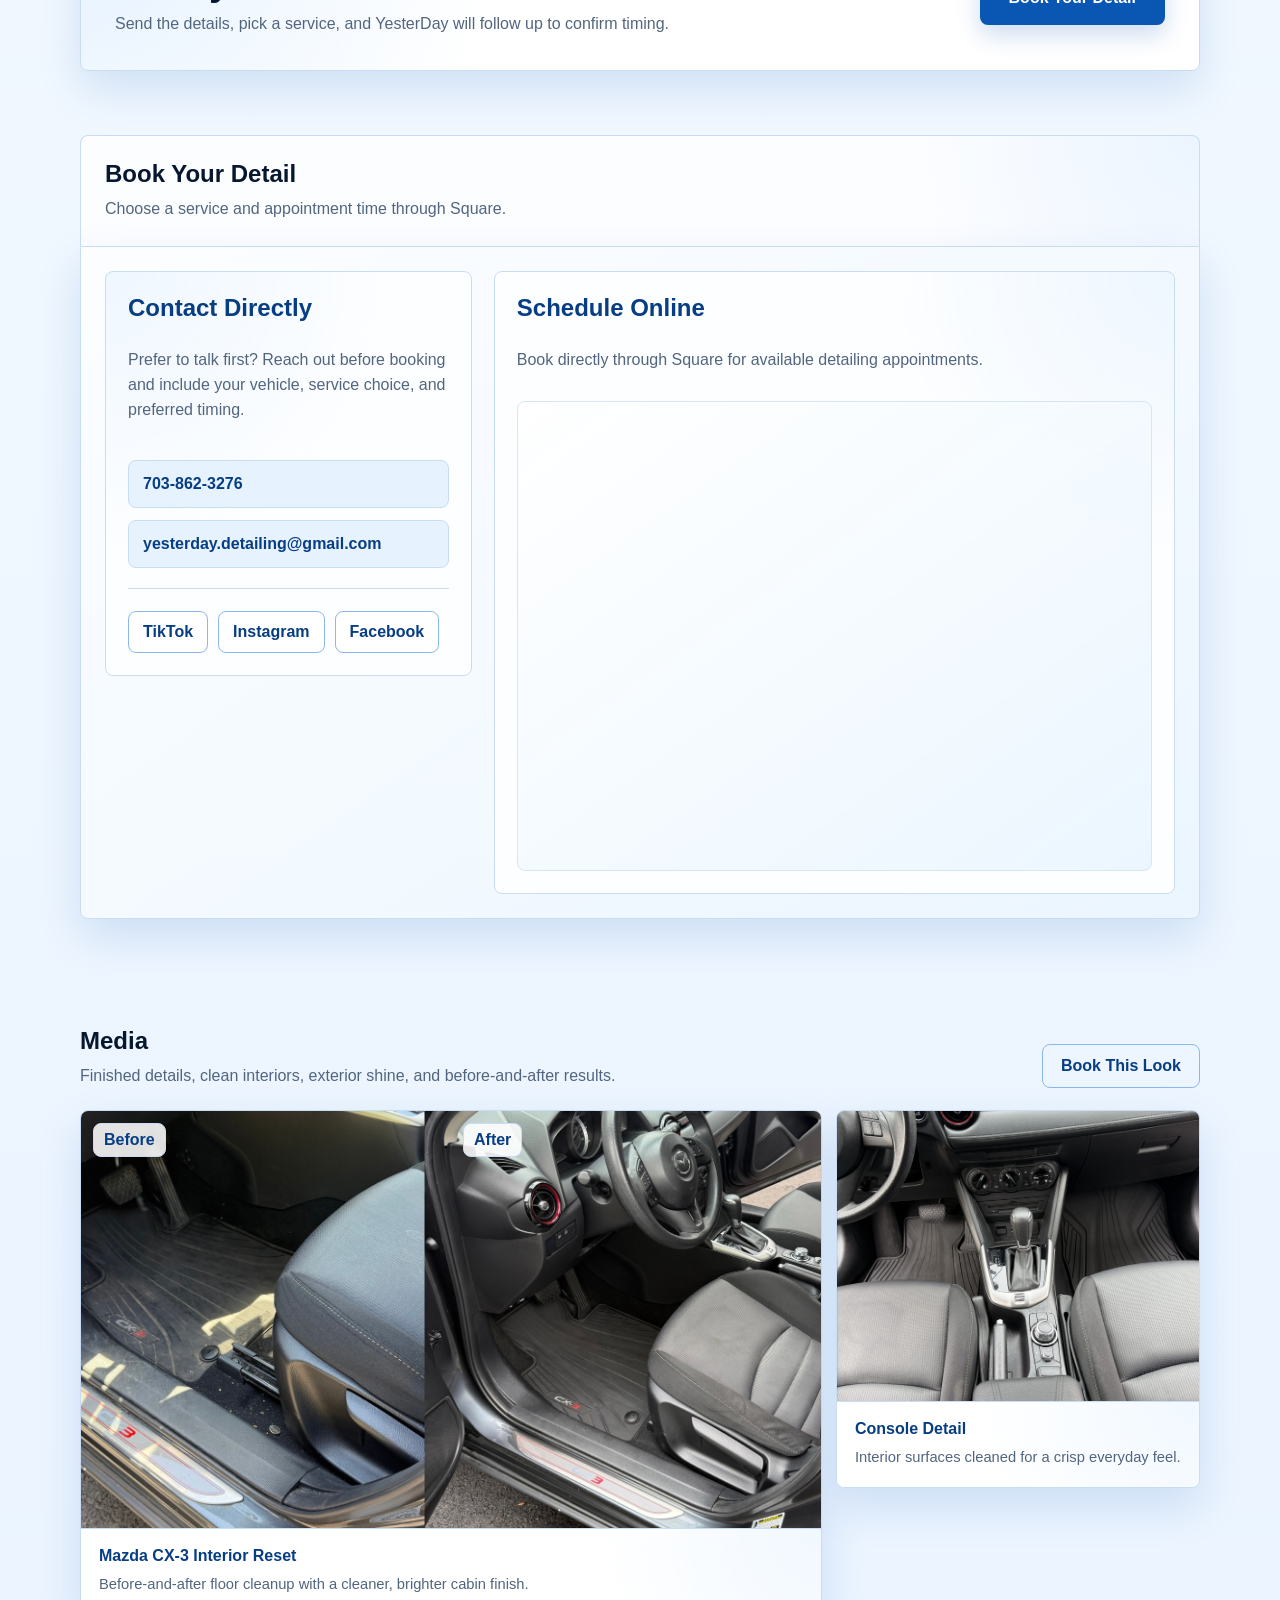
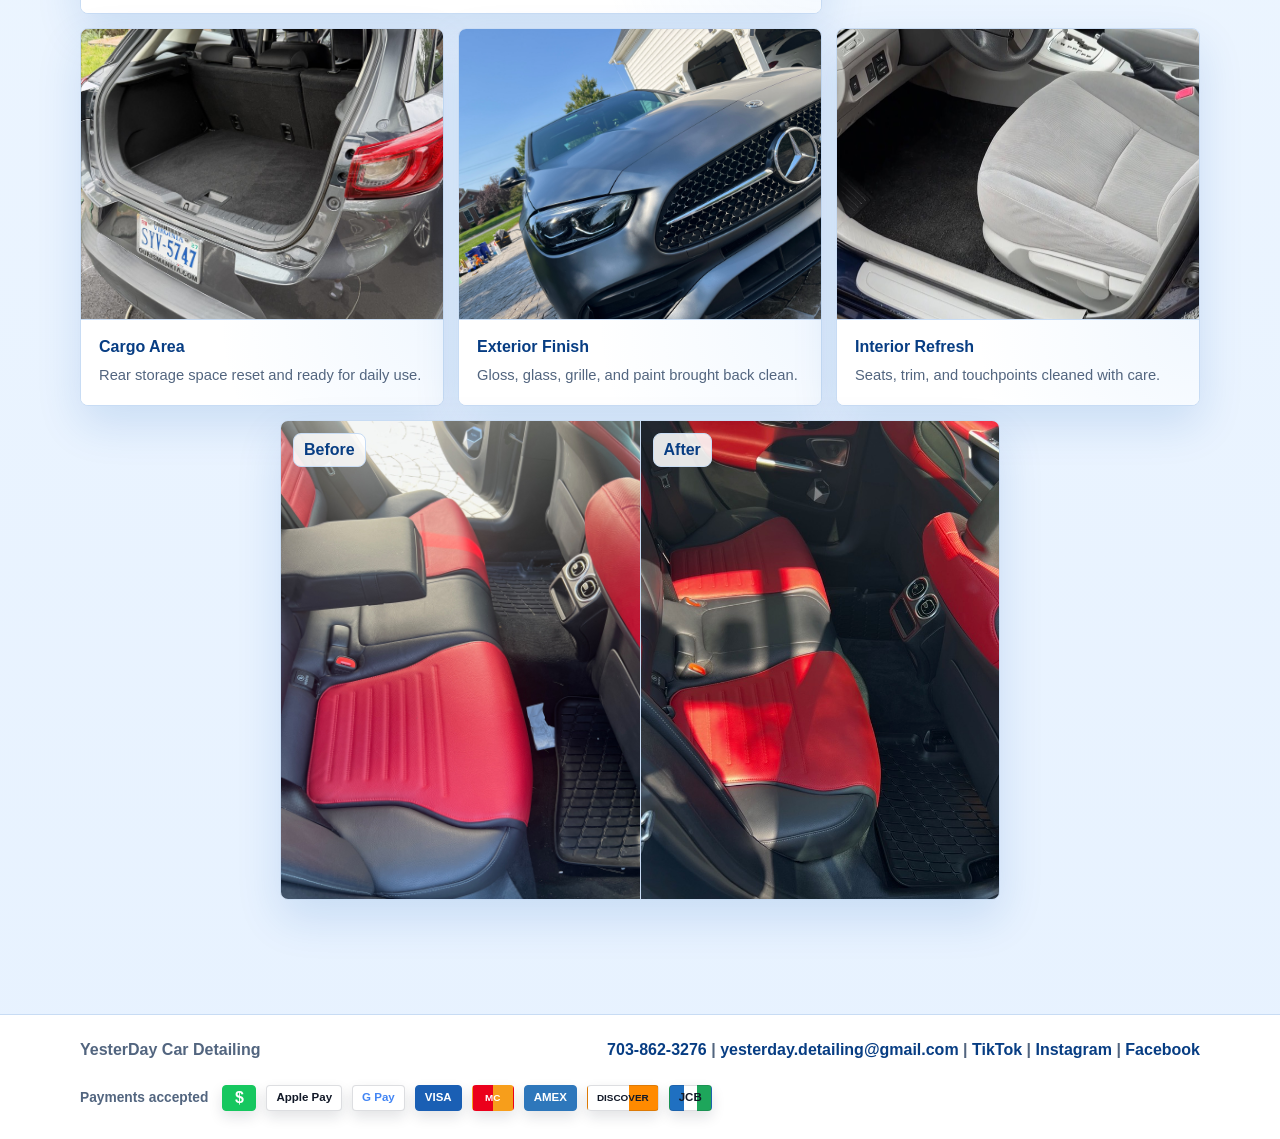
==== commit 3bb5f077: "Refine floating review card deck" ====
--- a/index.html
+++ b/index.html
@@ -108,30 +108,29 @@
   </header>
 
   <aside class="google-review-float" aria-label="Google customer reviews" data-review-carousel>
-    <div class="google-review-heading">
-      <span class="google-g" aria-hidden="true">G</span>
-      <span><strong>Google Reviews</strong><small>5.0 <span class="google-stars" aria-label="5 out of 5 stars">★★★★★</span></small></span>
-    </div>
     <div class="google-review-slides">
       <article class="google-review-slide active" data-review-slide>
+        <div class="google-review-heading">
+          <svg class="google-g" aria-label="Google" viewBox="0 0 24 24" role="img"><path fill="#4285f4" d="M21.35 12.18c0-.71-.06-1.4-.18-2.06H12v3.9h5.24a4.48 4.48 0 0 1-1.94 2.93v2.53h3.14c1.84-1.69 2.91-4.19 2.91-7.3Z"/><path fill="#34a853" d="M12 21.7c2.62 0 4.82-.87 6.44-2.22l-3.14-2.53c-.87.58-1.98.93-3.3.93-2.53 0-4.68-1.71-5.45-4.01H3.3v2.61A9.72 9.72 0 0 0 12 21.7Z"/><path fill="#fbbc05" d="M6.55 13.87A5.84 5.84 0 0 1 6.25 12c0-.65.11-1.28.3-1.87V7.52H3.3A9.72 9.72 0 0 0 2.28 12c0 1.61.39 3.13 1.02 4.48l3.25-2.61Z"/><path fill="#ea4335" d="M12 6.12c1.43 0 2.71.49 3.72 1.45l2.79-2.79A9.35 9.35 0 0 0 12 2.3a9.72 9.72 0 0 0-8.7 5.22l3.25 2.61c.77-2.3 2.92-4.01 5.45-4.01Z"/></svg>
+          <span><strong>David H.</strong><small>5.0 <span class="google-stars" aria-label="5 out of 5 stars">★★★★★</span></small></span>
+        </div>
         <blockquote>“Perfect in every aspect, my 15-year-old Toyota looks like new.”</blockquote>
-        <cite>David H.</cite>
       </article>
       <article class="google-review-slide" data-review-slide>
+        <div class="google-review-heading"><svg class="google-g" aria-label="Google" viewBox="0 0 24 24" role="img"><use href="#google-g-mark"/></svg><span><strong>Dominick A.</strong><small>5.0 <span class="google-stars" aria-label="5 out of 5 stars">★★★★★</span></small></span></div>
         <blockquote>“My car hasn't looked this clean in a long time. Great communication and very friendly.”</blockquote>
-        <cite>Dominick A.</cite>
       </article>
       <article class="google-review-slide" data-review-slide>
+        <div class="google-review-heading"><svg class="google-g" aria-label="Google" viewBox="0 0 24 24" role="img"><use href="#google-g-mark"/></svg><span><strong>Joshua C.</strong><small>5.0 <span class="google-stars" aria-label="5 out of 5 stars">★★★★★</span></small></span></div>
         <blockquote>“Very convenient and great attention to detail. My car looks brand new.”</blockquote>
-        <cite>Joshua C.</cite>
       </article>
       <article class="google-review-slide" data-review-slide>
+        <div class="google-review-heading"><svg class="google-g" aria-label="Google" viewBox="0 0 24 24" role="img"><use href="#google-g-mark"/></svg><span><strong>Javed</strong><small>5.0 <span class="google-stars" aria-label="5 out of 5 stars">★★★★★</span></small></span></div>
         <blockquote>“The whole car looked brand new and I couldn't be happier.”</blockquote>
-        <cite>Javed</cite>
       </article>
       <article class="google-review-slide" data-review-slide>
+        <div class="google-review-heading"><svg class="google-g" aria-label="Google" viewBox="0 0 24 24" role="img"><use href="#google-g-mark"/></svg><span><strong>Jared</strong><small>5.0 <span class="google-stars" aria-label="5 out of 5 stars">★★★★★</span></small></span></div>
         <blockquote>“Easily one of the best detailers out there. Ayden was extremely professional.”</blockquote>
-        <cite>Jared</cite>
       </article>
     </div>
     <div class="google-review-dots" aria-label="Choose a review">
@@ -142,6 +141,8 @@
       <button type="button" aria-label="Show review 5" data-review-dot></button>
     </div>
   </aside>
+
+  <svg class="sr-only" aria-hidden="true"><symbol id="google-g-mark" viewBox="0 0 24 24"><path fill="#4285f4" d="M21.35 12.18c0-.71-.06-1.4-.18-2.06H12v3.9h5.24a4.48 4.48 0 0 1-1.94 2.93v2.53h3.14c1.84-1.69 2.91-4.19 2.91-7.3Z"/><path fill="#34a853" d="M12 21.7c2.62 0 4.82-.87 6.44-2.22l-3.14-2.53c-.87.58-1.98.93-3.3.93-2.53 0-4.68-1.71-5.45-4.01H3.3v2.61A9.72 9.72 0 0 0 12 21.7Z"/><path fill="#fbbc05" d="M6.55 13.87A5.84 5.84 0 0 1 6.25 12c0-.65.11-1.28.3-1.87V7.52H3.3A9.72 9.72 0 0 0 2.28 12c0 1.61.39 3.13 1.02 4.48l3.25-2.61Z"/><path fill="#ea4335" d="M12 6.12c1.43 0 2.71.49 3.72 1.45l2.79-2.79A9.35 9.35 0 0 0 12 2.3a9.72 9.72 0 0 0-8.7 5.22l3.25 2.61c.77-2.3 2.92-4.01 5.45-4.01Z"/></symbol></svg>
 
   <main id="top" class="page one-page">
     <section class="service-menu-hero" aria-label="YesterDay Car Detailing service menu">
--- a/styles.css
+++ b/styles.css
@@ -658,87 +658,95 @@
   top: 104px;
   right: max(18px, calc((100vw - 1240px) / 2));
   width: min(310px, calc(100vw - 36px));
-  padding: 15px 16px 12px;
   color: #202124;
+  animation: review-float 7s ease-in-out infinite;
+}
+
+@keyframes review-float {
+  0%, 100% { transform: translate(0, 0) rotate(-0.8deg); }
+  35% { transform: translate(-10px, 9px) rotate(0.6deg); }
+  70% { transform: translate(6px, 15px) rotate(-0.2deg); }
+}
+
+.google-review-heading {
+  display: flex;
+  align-items: center;
+  gap: 10px;
+}
+
+.google-review-heading strong,
+.google-review-heading small {
+  display: block;
+}
+
+.google-review-heading strong {
+  font-size: 0.92rem;
+}
+
+.google-review-heading small {
+  margin-top: 3px;
+  color: #5f6368;
+  font-size: 0.76rem;
+  font-weight: 700;
+}
+
+.google-g {
+  flex: 0 0 auto;
+  width: 28px;
+  height: 28px;
+}
+
+.google-stars {
+  color: #fbbc04;
+  letter-spacing: 1px;
+}
+
+.google-review-slides {
+  position: relative;
+  min-height: 154px;
+}
+
+.google-review-slide {
+  position: absolute;
+  inset: 0;
+  padding: 15px 16px;
+  opacity: 0;
+  visibility: hidden;
   background: rgba(255, 255, 255, 0.97);
   border: 1px solid #dadce0;
   border-radius: 12px;
   box-shadow: 0 8px 26px rgba(60, 64, 67, 0.24);
   backdrop-filter: blur(12px);
-}
-
-.google-review-heading {
-  display: flex;
-  align-items: center;
-  gap: 10px;
-}
-
-.google-review-heading strong,
-.google-review-heading small {
-  display: block;
-}
-
-.google-review-heading strong {
-  font-size: 0.92rem;
-}
-
-.google-review-heading small {
-  margin-top: 3px;
-  color: #5f6368;
-  font-size: 0.76rem;
-  font-weight: 700;
-}
-
-.google-g {
-  color: #4285f4;
-  font: 900 1.8rem/1 Arial, sans-serif;
-}
-
-.google-stars {
-  color: #fbbc04;
-  letter-spacing: 1px;
-}
-
-.google-review-slides {
-  position: relative;
-  min-height: 88px;
-  margin-top: 10px;
-}
-
-.google-review-slide {
-  position: absolute;
-  inset: 0;
-  opacity: 0;
-  visibility: hidden;
-  transform: translateY(5px);
-  transition: opacity 240ms ease, transform 240ms ease, visibility 240ms ease;
+  transform: scale(0.94) translate(12px, 12px) rotate(2.2deg);
+  transform-origin: center;
+  transition: opacity 300ms ease, transform 360ms ease, visibility 300ms ease;
 }
 
 .google-review-slide.active {
   opacity: 1;
   visibility: visible;
-  transform: translateY(0);
+  transform: scale(1) translate(0, 0) rotate(0deg);
+  z-index: 2;
+}
+
+.google-review-slide.next {
+  opacity: 0.82;
+  visibility: visible;
+  transform: scale(0.96) translate(12px, 11px) rotate(2.2deg);
+  z-index: 1;
 }
 
 .google-review-slide blockquote {
-  margin: 0;
+  margin: 12px 0 0;
   color: #3c4043;
   font-size: 0.8rem;
   line-height: 1.4;
 }
 
-.google-review-slide cite {
-  display: block;
-  margin-top: 6px;
-  color: #5f6368;
-  font-size: 0.74rem;
-  font-style: normal;
-  font-weight: 700;
-}
-
 .google-review-dots {
   display: flex;
   gap: 5px;
+  margin: 9px 0 0 16px;
 }
 
 .google-review-dots button {
@@ -753,6 +761,12 @@
 
 .google-review-dots button.active {
   background: #4285f4;
+}
+
+@media (prefers-reduced-motion: reduce) {
+  .google-review-float {
+    animation: none;
+  }
 }
 
 .service-meta {
@@ -1910,8 +1924,6 @@
     top: 106px;
     right: 10px;
     width: 238px;
-    padding: 10px 12px 9px;
-    border-radius: 10px;
   }
 
   .google-review-heading strong {
@@ -1919,22 +1931,22 @@
   }
 
   .google-g {
-    font-size: 1.45rem;
+    width: 24px;
+    height: 24px;
   }
 
   .google-review-slides {
-    min-height: 75px;
-    margin-top: 7px;
+    min-height: 132px;
+  }
+
+  .google-review-slide {
+    padding: 12px 13px;
+    border-radius: 10px;
   }
 
   .google-review-slide blockquote {
     font-size: 0.72rem;
     line-height: 1.3;
-  }
-
-  .google-review-slide cite {
-    margin-top: 4px;
-    font-size: 0.68rem;
   }
 
   .google-review-dots button {
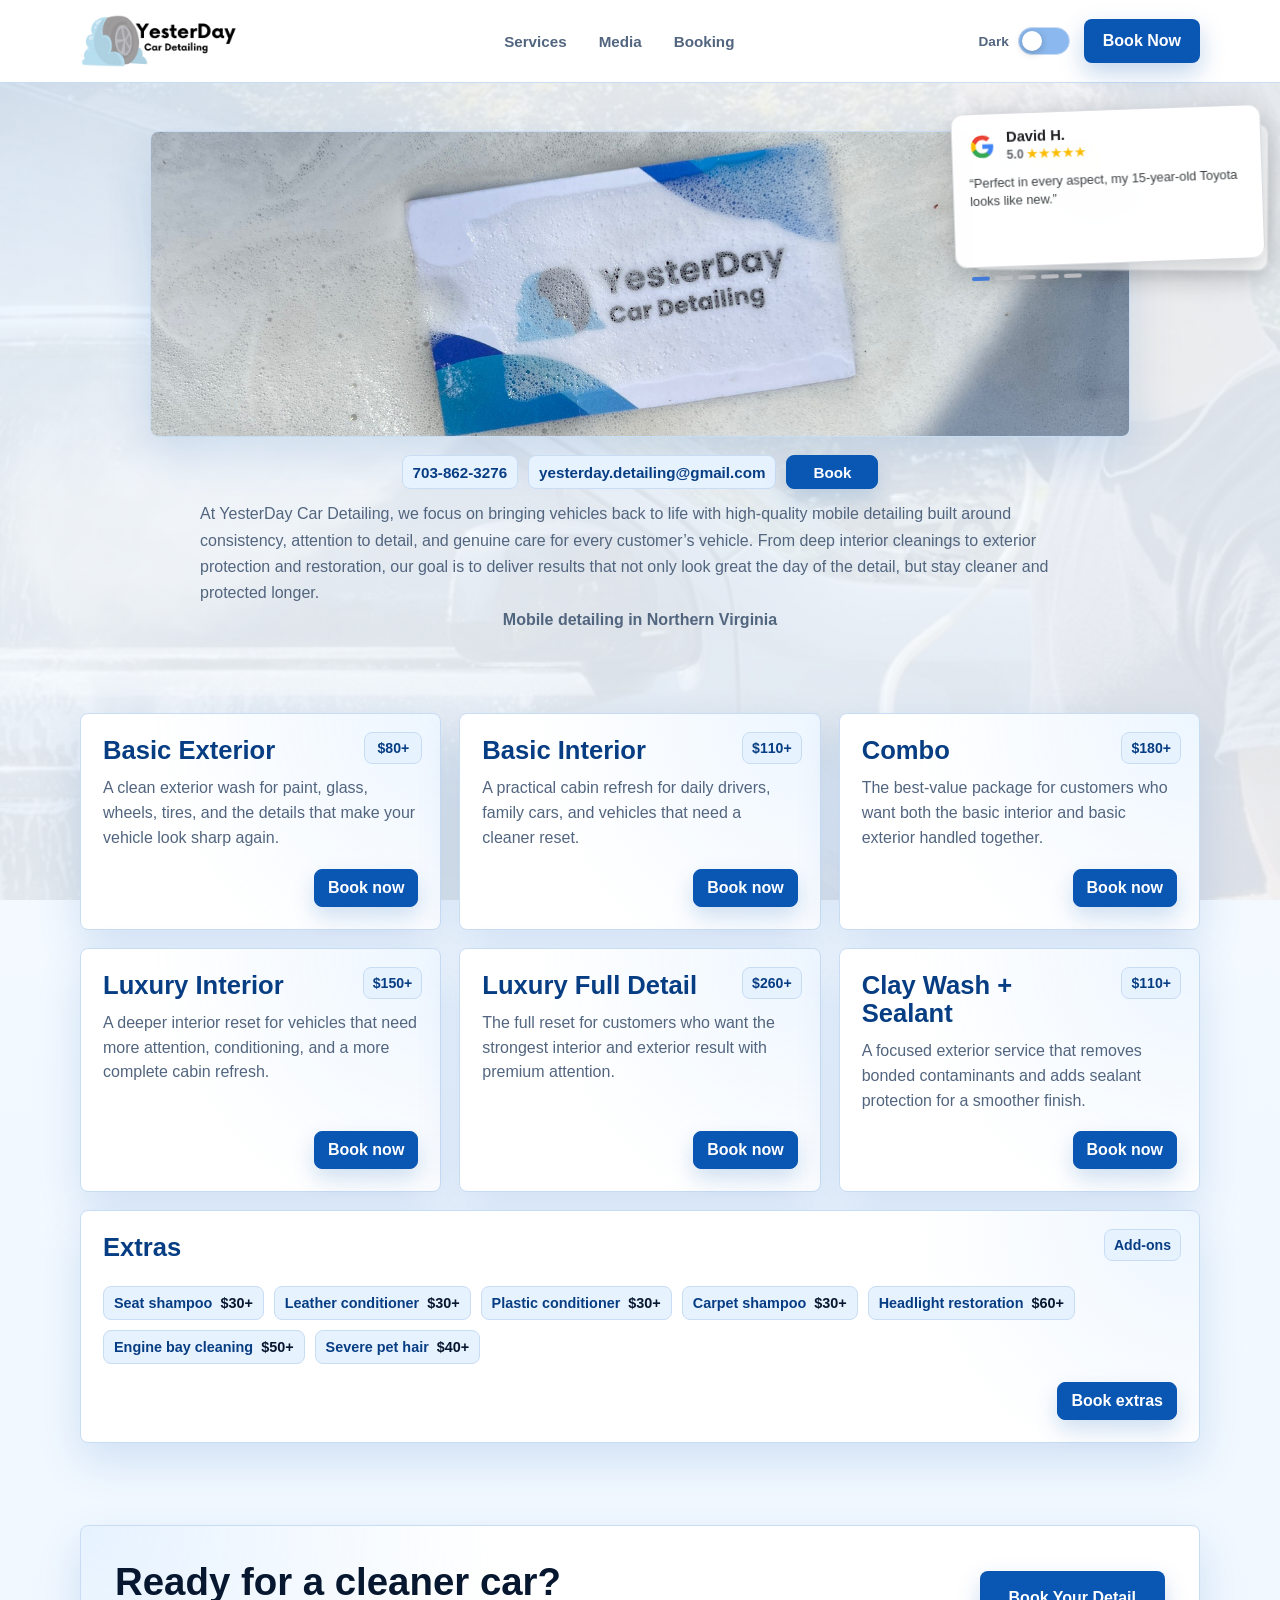
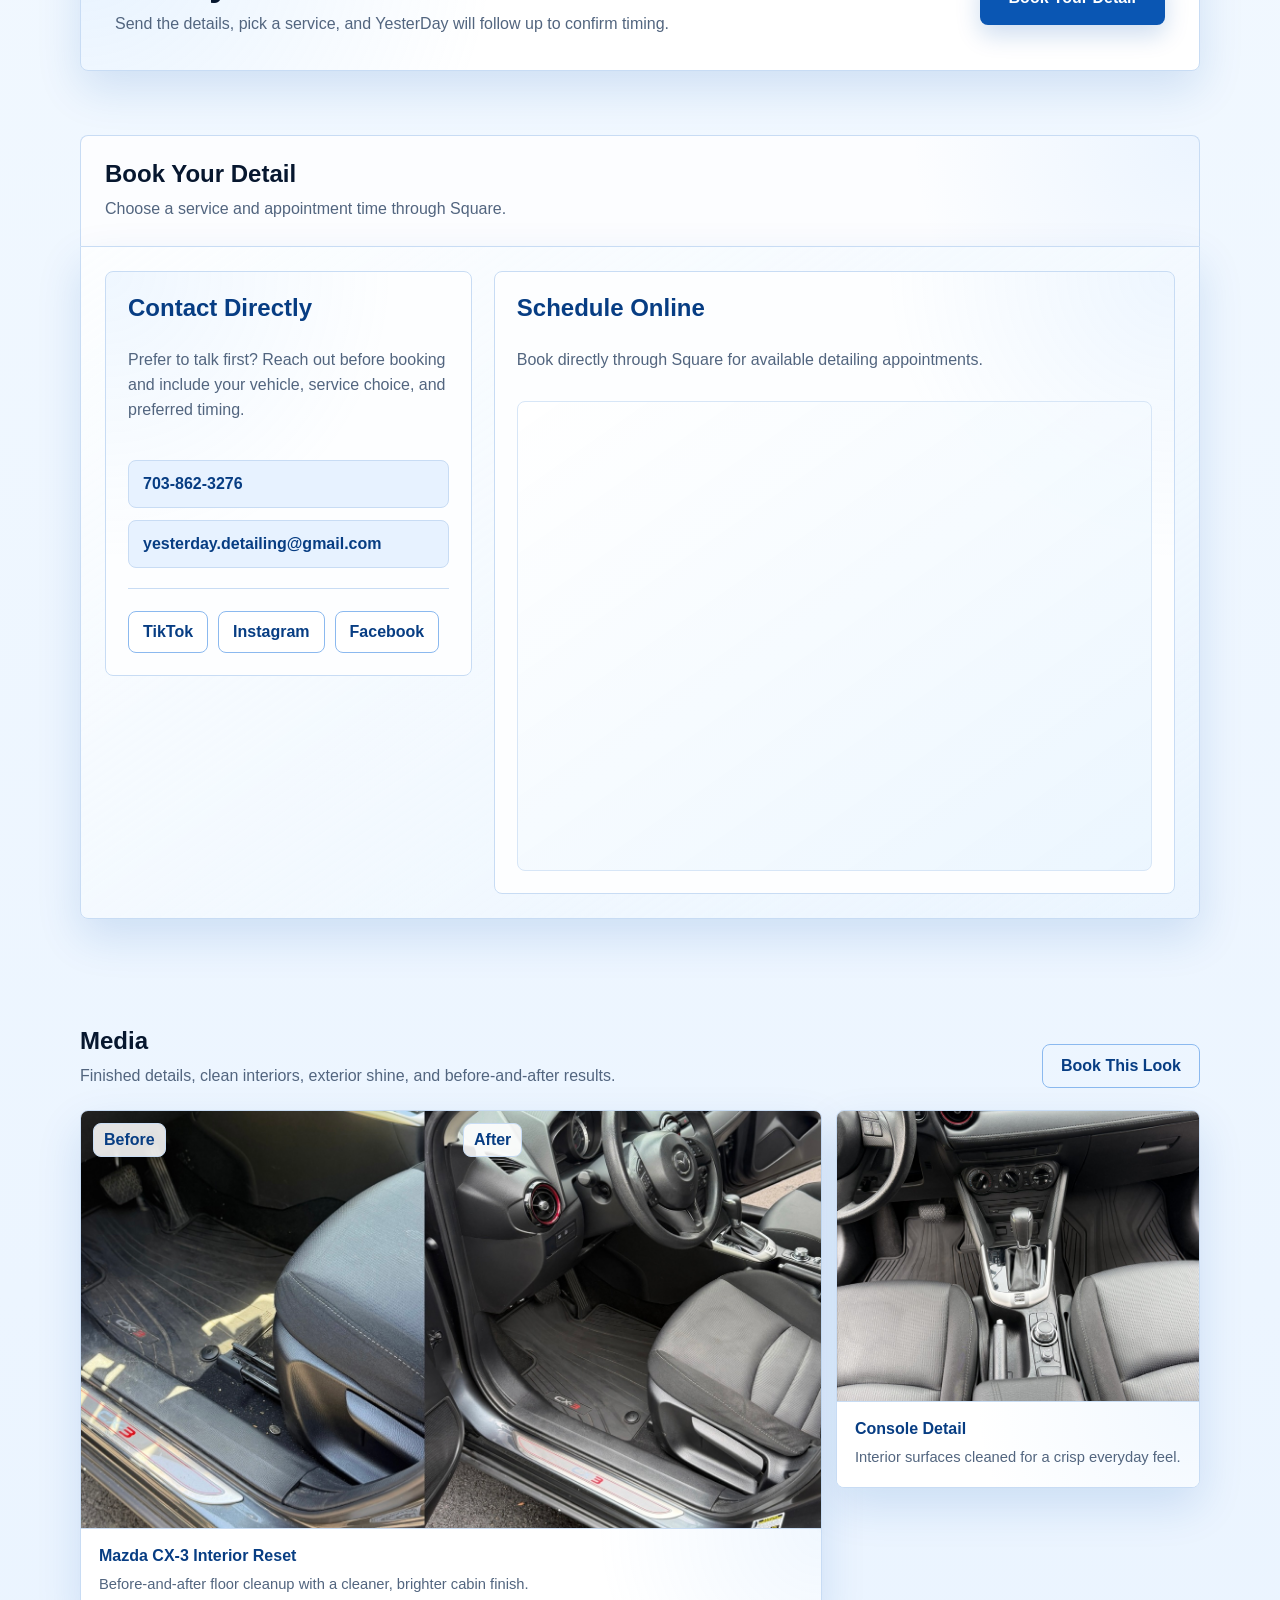
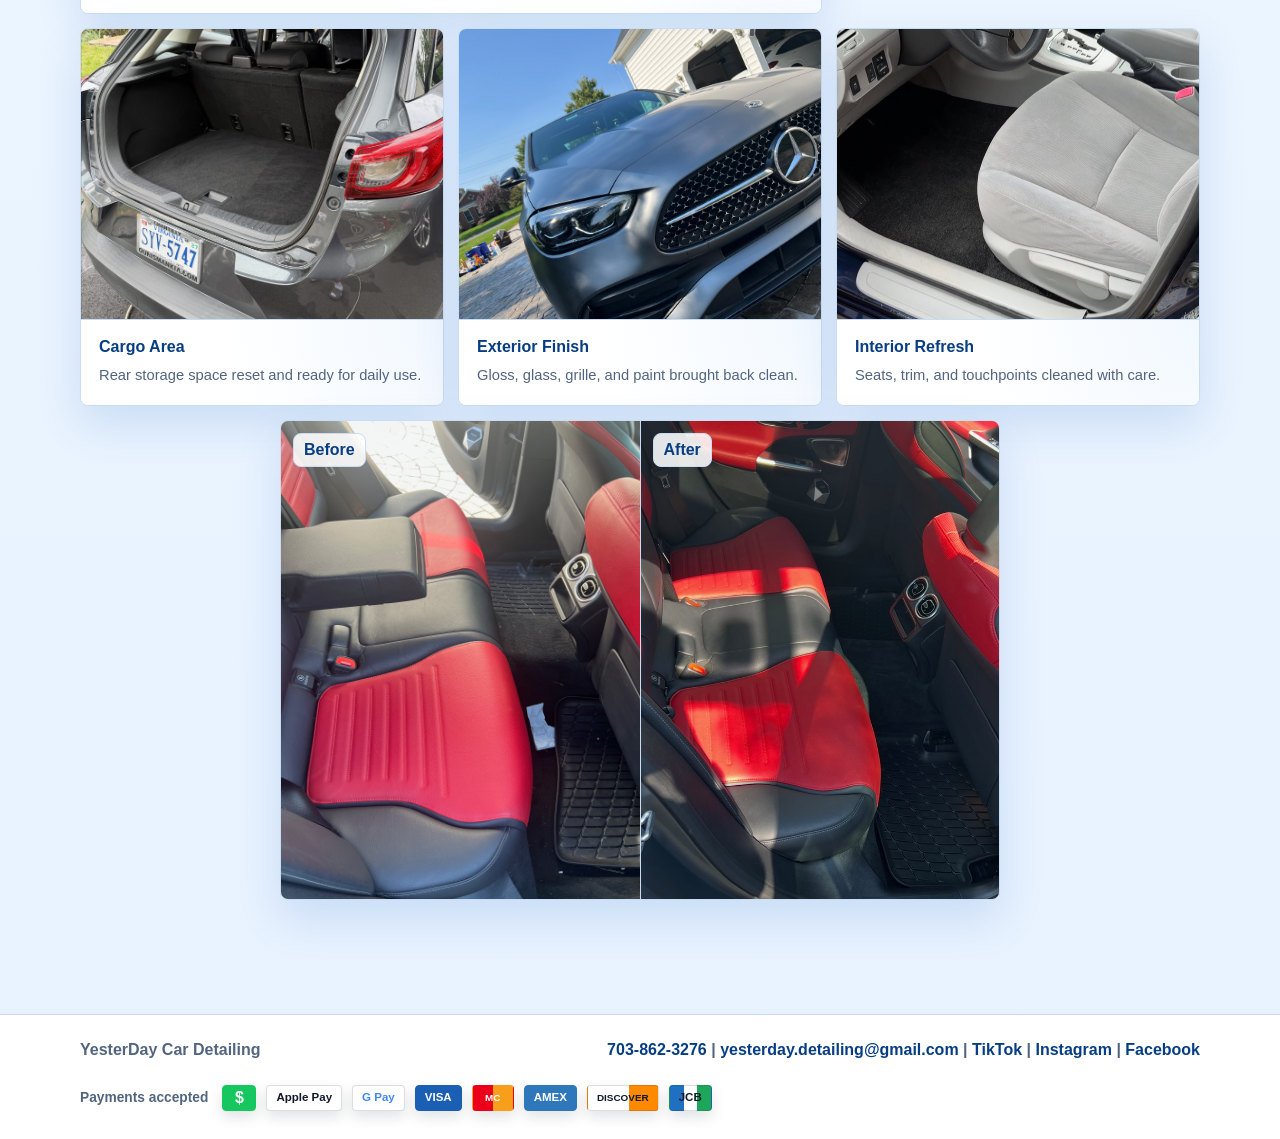
==== commit ee41fdaf: "Add photo background and anchor reviews" ====
--- a/index.html
+++ b/index.html
@@ -22,7 +22,7 @@
   <script>
     document.documentElement.dataset.theme = localStorage.getItem("yd-theme") || (matchMedia("(prefers-color-scheme: dark)").matches ? "dark" : "light");
   </script>
-  <link rel="stylesheet" href="styles.css?v=7">
+  <link rel="stylesheet" href="styles.css?v=8">
   <script src="theme.js" defer></script>
   <script src="reviews.js" defer></script>
   <script type="application/ld+json">
--- a/styles.css
+++ b/styles.css
@@ -55,6 +55,17 @@
     linear-gradient(180deg, var(--bg), var(--surface-strong));
   min-height: 100vh;
   overflow-x: hidden;
+  isolation: isolate;
+}
+
+body::before {
+  content: "";
+  position: fixed;
+  z-index: -1;
+  inset: 0;
+  background: url("detailing-background.jpeg") center 42% / cover no-repeat;
+  opacity: 0.1;
+  pointer-events: none;
 }
 
 html {
@@ -659,13 +670,8 @@
   right: max(18px, calc((100vw - 1240px) / 2));
   width: min(310px, calc(100vw - 36px));
   color: #202124;
-  animation: review-float 7s ease-in-out infinite;
-}
-
-@keyframes review-float {
-  0%, 100% { transform: translate(0, 0) rotate(-0.8deg); }
-  35% { transform: translate(-10px, 9px) rotate(0.6deg); }
-  70% { transform: translate(6px, 15px) rotate(-0.2deg); }
+  transform: rotate(-2deg);
+  transform-origin: top right;
 }
 
 .google-review-heading {
@@ -763,12 +769,6 @@
   background: #4285f4;
 }
 
-@media (prefers-reduced-motion: reduce) {
-  .google-review-float {
-    animation: none;
-  }
-}
-
 .service-meta {
   display: flex;
   flex-wrap: wrap;
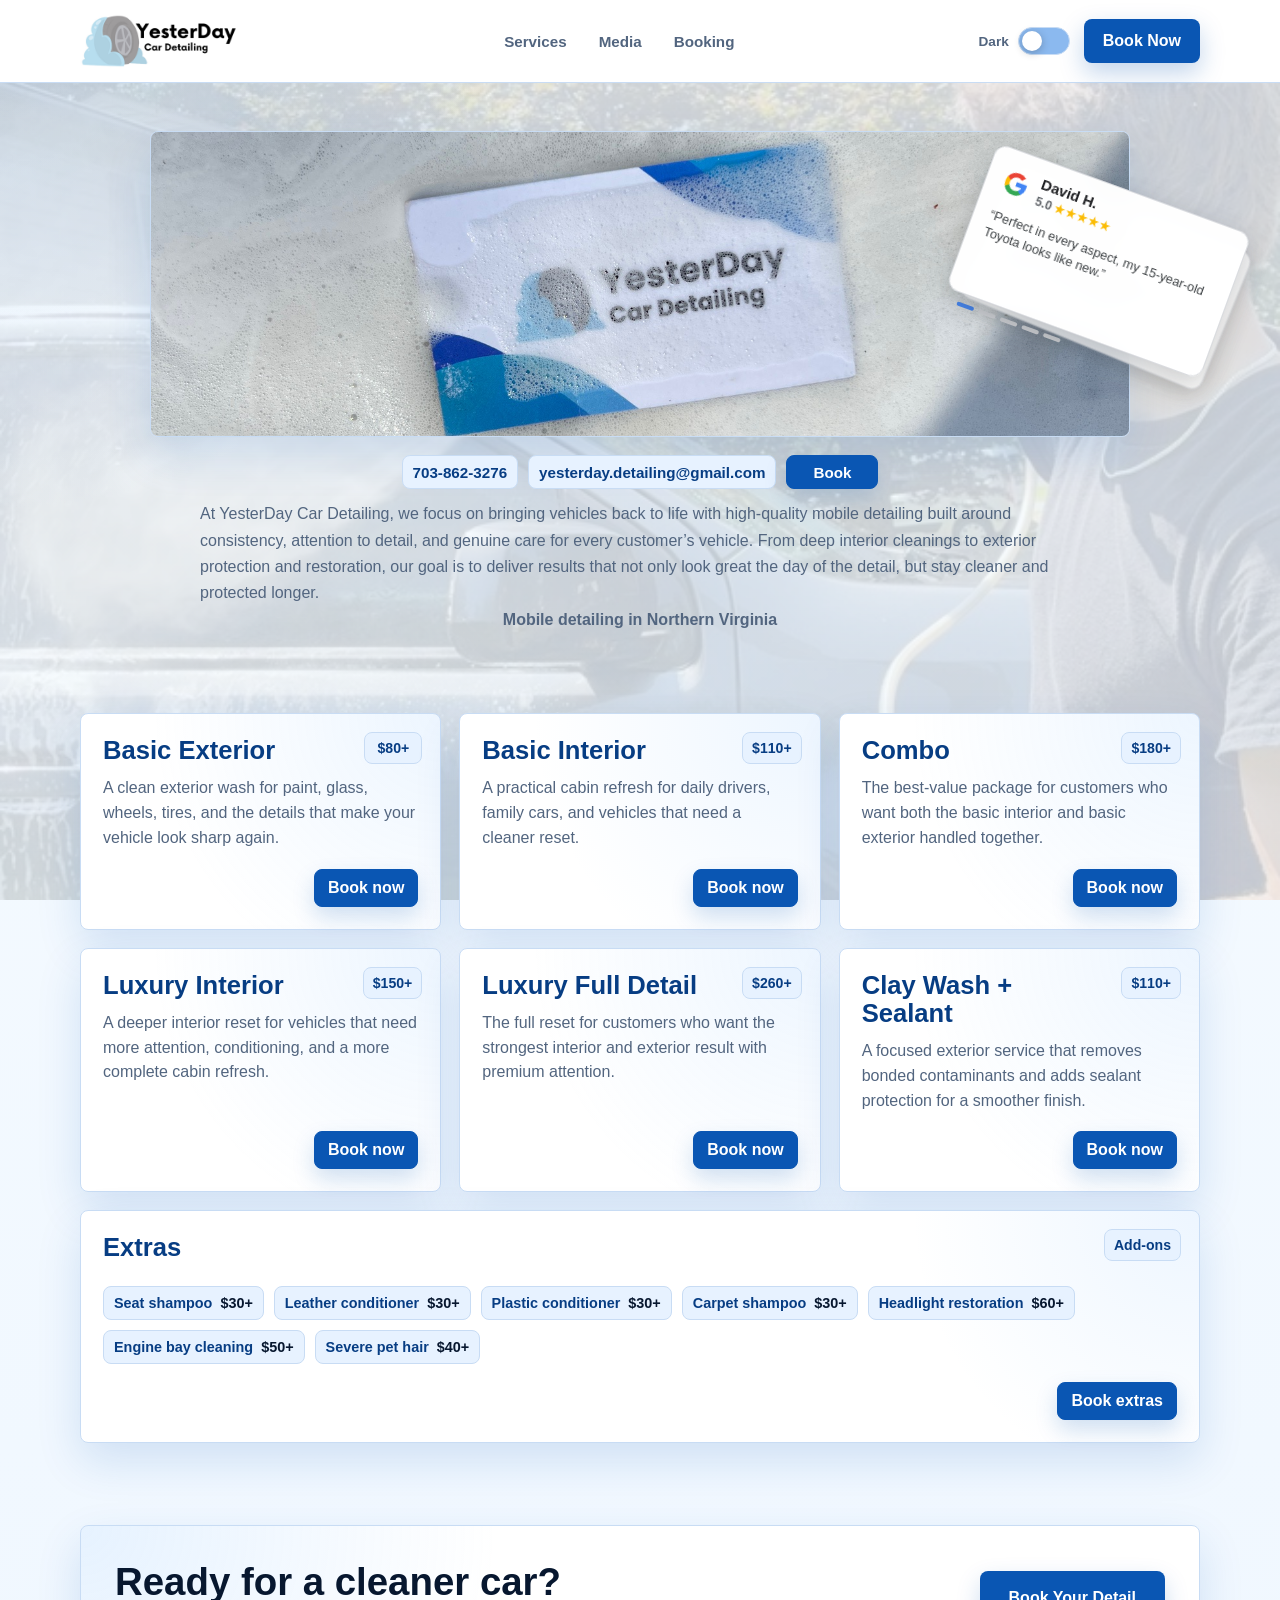
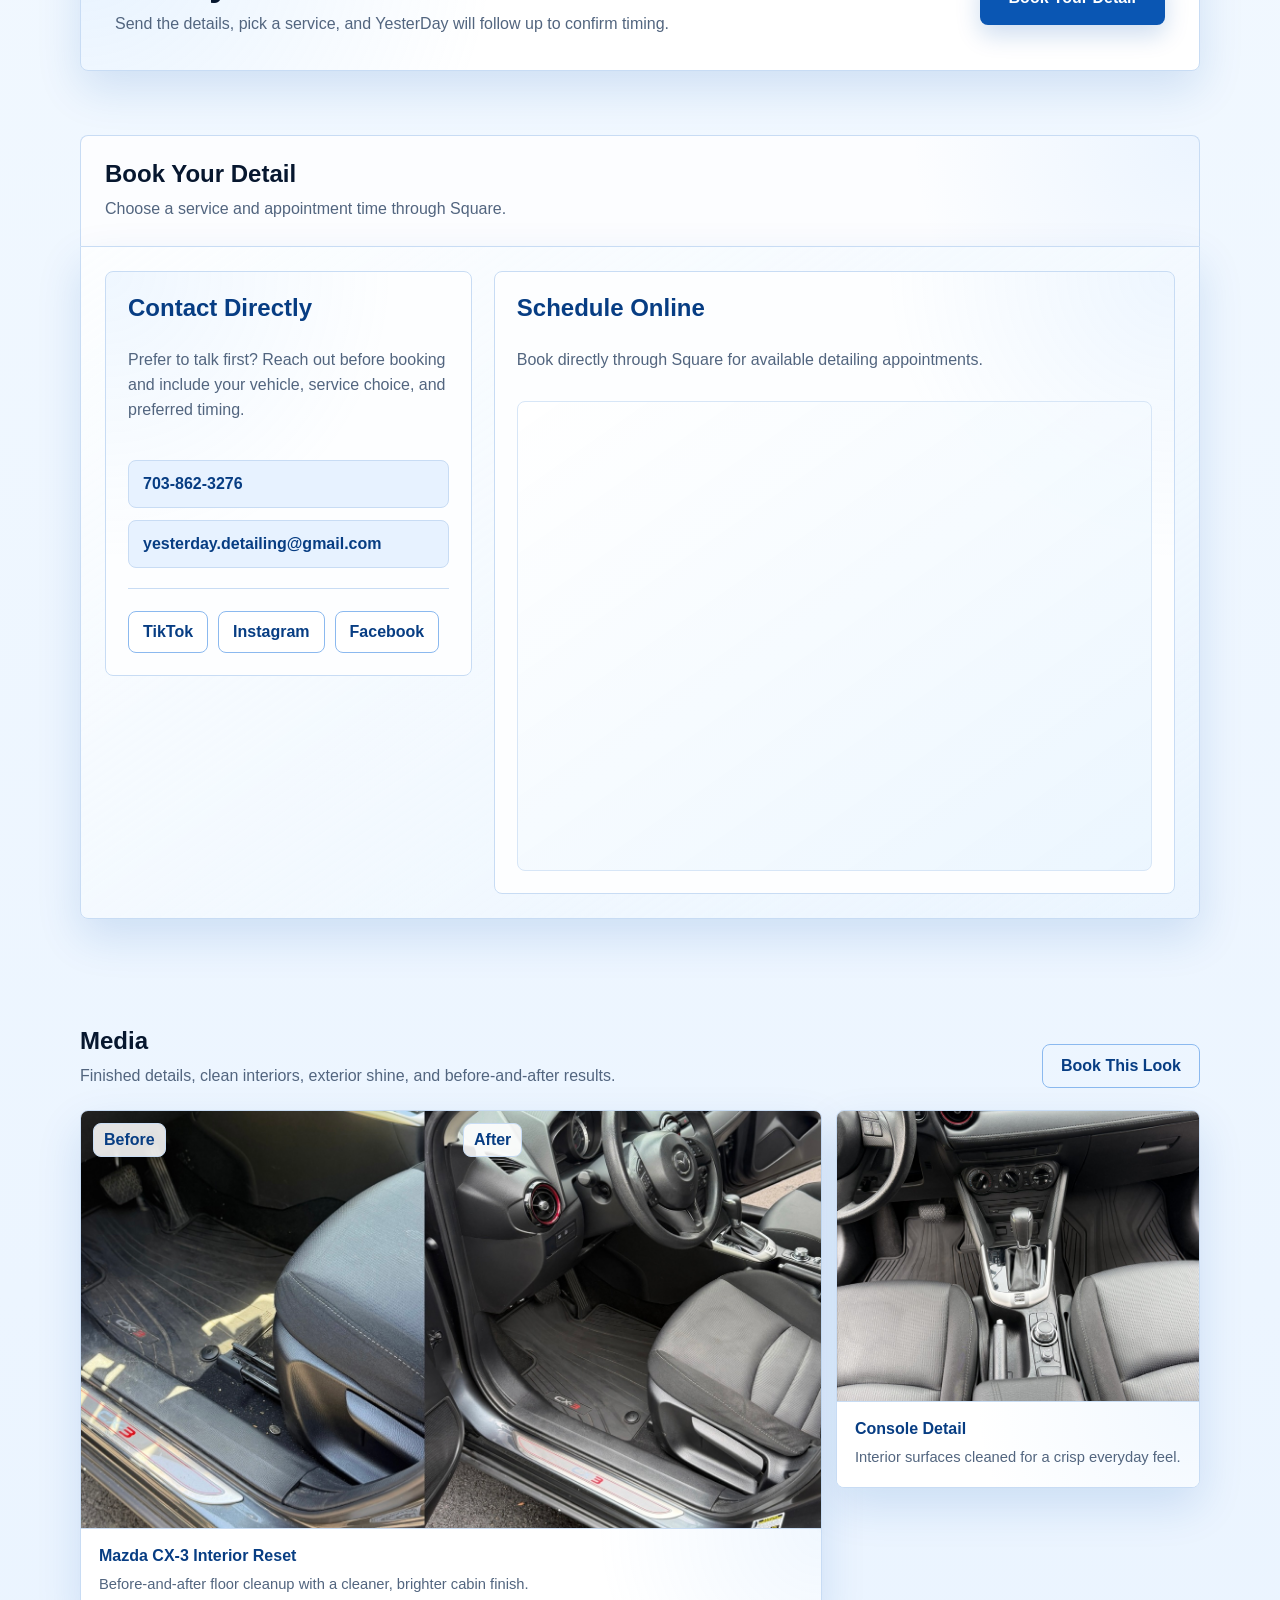
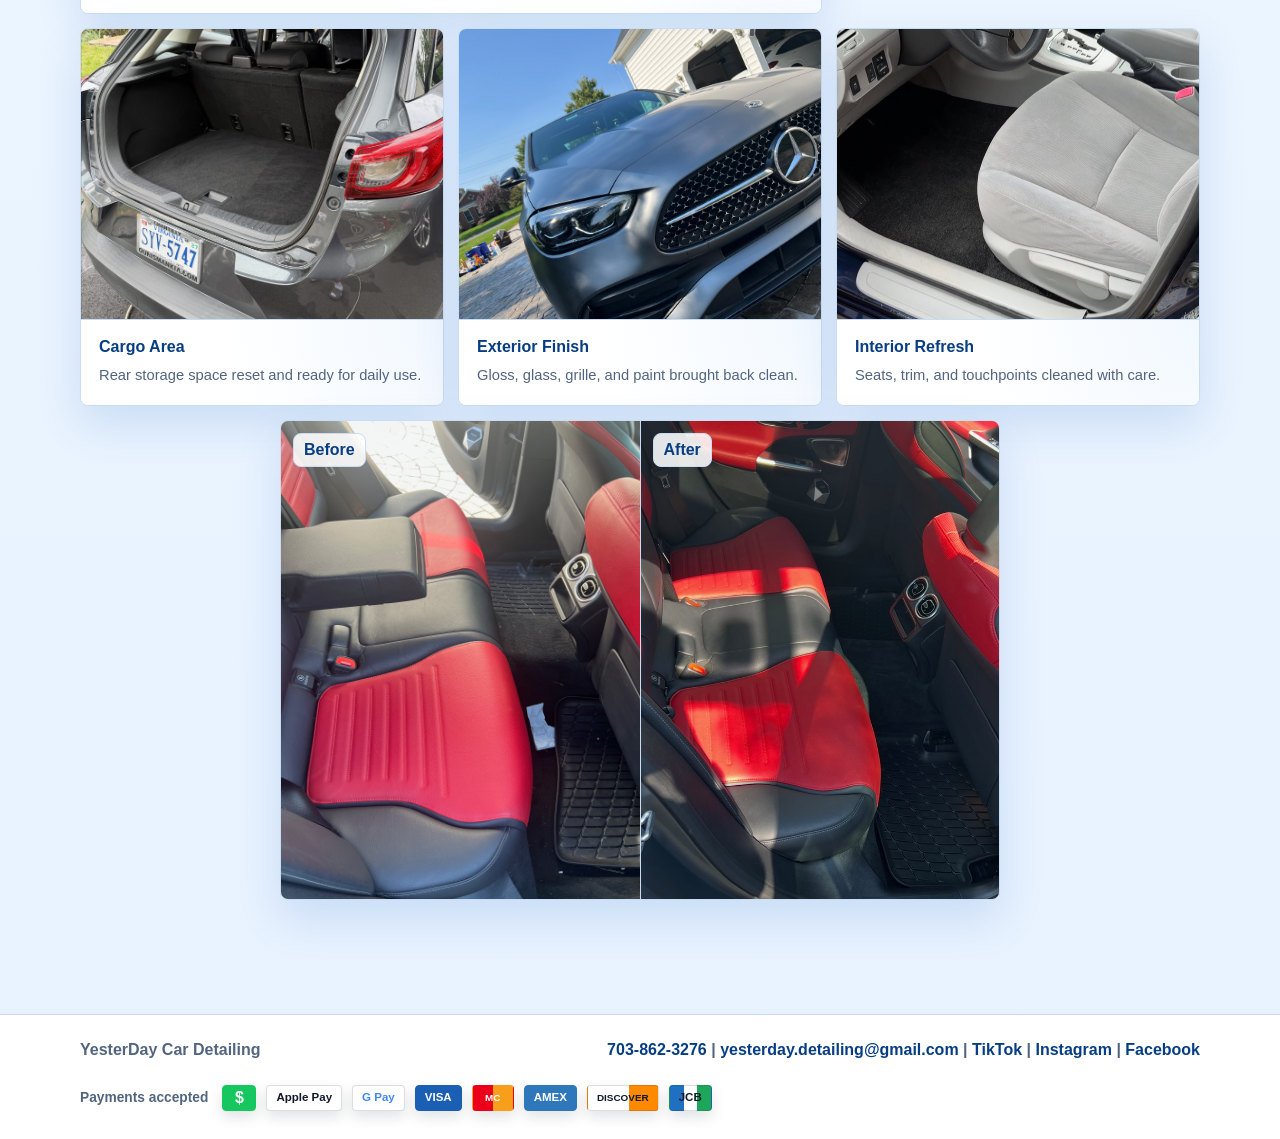
==== commit c630305d: "Fix mobile review card layout and refresh stylesheet cache" ====
--- a/index.html
+++ b/index.html
@@ -22,7 +22,7 @@
   <script>
     document.documentElement.dataset.theme = localStorage.getItem("yd-theme") || (matchMedia("(prefers-color-scheme: dark)").matches ? "dark" : "light");
   </script>
-  <link rel="stylesheet" href="styles.css?v=8">
+  <link rel="stylesheet" href="styles.css?v=9">
   <script src="theme.js" defer></script>
   <script src="reviews.js" defer></script>
   <script type="application/ld+json">
@@ -107,47 +107,46 @@
     </div>
   </header>
 
-  <aside class="google-review-float" aria-label="Google customer reviews" data-review-carousel>
-    <div class="google-review-slides">
-      <article class="google-review-slide active" data-review-slide>
-        <div class="google-review-heading">
-          <svg class="google-g" aria-label="Google" viewBox="0 0 24 24" role="img"><path fill="#4285f4" d="M21.35 12.18c0-.71-.06-1.4-.18-2.06H12v3.9h5.24a4.48 4.48 0 0 1-1.94 2.93v2.53h3.14c1.84-1.69 2.91-4.19 2.91-7.3Z"/><path fill="#34a853" d="M12 21.7c2.62 0 4.82-.87 6.44-2.22l-3.14-2.53c-.87.58-1.98.93-3.3.93-2.53 0-4.68-1.71-5.45-4.01H3.3v2.61A9.72 9.72 0 0 0 12 21.7Z"/><path fill="#fbbc05" d="M6.55 13.87A5.84 5.84 0 0 1 6.25 12c0-.65.11-1.28.3-1.87V7.52H3.3A9.72 9.72 0 0 0 2.28 12c0 1.61.39 3.13 1.02 4.48l3.25-2.61Z"/><path fill="#ea4335" d="M12 6.12c1.43 0 2.71.49 3.72 1.45l2.79-2.79A9.35 9.35 0 0 0 12 2.3a9.72 9.72 0 0 0-8.7 5.22l3.25 2.61c.77-2.3 2.92-4.01 5.45-4.01Z"/></svg>
-          <span><strong>David H.</strong><small>5.0 <span class="google-stars" aria-label="5 out of 5 stars">★★★★★</span></small></span>
-        </div>
-        <blockquote>“Perfect in every aspect, my 15-year-old Toyota looks like new.”</blockquote>
-      </article>
-      <article class="google-review-slide" data-review-slide>
-        <div class="google-review-heading"><svg class="google-g" aria-label="Google" viewBox="0 0 24 24" role="img"><use href="#google-g-mark"/></svg><span><strong>Dominick A.</strong><small>5.0 <span class="google-stars" aria-label="5 out of 5 stars">★★★★★</span></small></span></div>
-        <blockquote>“My car hasn't looked this clean in a long time. Great communication and very friendly.”</blockquote>
-      </article>
-      <article class="google-review-slide" data-review-slide>
-        <div class="google-review-heading"><svg class="google-g" aria-label="Google" viewBox="0 0 24 24" role="img"><use href="#google-g-mark"/></svg><span><strong>Joshua C.</strong><small>5.0 <span class="google-stars" aria-label="5 out of 5 stars">★★★★★</span></small></span></div>
-        <blockquote>“Very convenient and great attention to detail. My car looks brand new.”</blockquote>
-      </article>
-      <article class="google-review-slide" data-review-slide>
-        <div class="google-review-heading"><svg class="google-g" aria-label="Google" viewBox="0 0 24 24" role="img"><use href="#google-g-mark"/></svg><span><strong>Javed</strong><small>5.0 <span class="google-stars" aria-label="5 out of 5 stars">★★★★★</span></small></span></div>
-        <blockquote>“The whole car looked brand new and I couldn't be happier.”</blockquote>
-      </article>
-      <article class="google-review-slide" data-review-slide>
-        <div class="google-review-heading"><svg class="google-g" aria-label="Google" viewBox="0 0 24 24" role="img"><use href="#google-g-mark"/></svg><span><strong>Jared</strong><small>5.0 <span class="google-stars" aria-label="5 out of 5 stars">★★★★★</span></small></span></div>
-        <blockquote>“Easily one of the best detailers out there. Ayden was extremely professional.”</blockquote>
-      </article>
-    </div>
-    <div class="google-review-dots" aria-label="Choose a review">
-      <button type="button" class="active" aria-label="Show review 1" data-review-dot></button>
-      <button type="button" aria-label="Show review 2" data-review-dot></button>
-      <button type="button" aria-label="Show review 3" data-review-dot></button>
-      <button type="button" aria-label="Show review 4" data-review-dot></button>
-      <button type="button" aria-label="Show review 5" data-review-dot></button>
-    </div>
-  </aside>
-
   <svg class="sr-only" aria-hidden="true"><symbol id="google-g-mark" viewBox="0 0 24 24"><path fill="#4285f4" d="M21.35 12.18c0-.71-.06-1.4-.18-2.06H12v3.9h5.24a4.48 4.48 0 0 1-1.94 2.93v2.53h3.14c1.84-1.69 2.91-4.19 2.91-7.3Z"/><path fill="#34a853" d="M12 21.7c2.62 0 4.82-.87 6.44-2.22l-3.14-2.53c-.87.58-1.98.93-3.3.93-2.53 0-4.68-1.71-5.45-4.01H3.3v2.61A9.72 9.72 0 0 0 12 21.7Z"/><path fill="#fbbc05" d="M6.55 13.87A5.84 5.84 0 0 1 6.25 12c0-.65.11-1.28.3-1.87V7.52H3.3A9.72 9.72 0 0 0 2.28 12c0 1.61.39 3.13 1.02 4.48l3.25-2.61Z"/><path fill="#ea4335" d="M12 6.12c1.43 0 2.71.49 3.72 1.45l2.79-2.79A9.35 9.35 0 0 0 12 2.3a9.72 9.72 0 0 0-8.7 5.22l3.25 2.61c.77-2.3 2.92-4.01 5.45-4.01Z"/></symbol></svg>
 
   <main id="top" class="page one-page">
     <section class="service-menu-hero" aria-label="YesterDay Car Detailing service menu">
       <div class="service-menu-copy">
         <img class="service-menu-banner" src="soap-biz-card.jpg" alt="YesterDay Car Detailing card in soap suds" fetchpriority="high">
+        <aside class="google-review-float" aria-label="Google customer reviews" data-review-carousel>
+          <div class="google-review-slides">
+            <article class="google-review-slide active" data-review-slide>
+              <div class="google-review-heading">
+                <svg class="google-g" aria-label="Google" viewBox="0 0 24 24" role="img"><path fill="#4285f4" d="M21.35 12.18c0-.71-.06-1.4-.18-2.06H12v3.9h5.24a4.48 4.48 0 0 1-1.94 2.93v2.53h3.14c1.84-1.69 2.91-4.19 2.91-7.3Z"/><path fill="#34a853" d="M12 21.7c2.62 0 4.82-.87 6.44-2.22l-3.14-2.53c-.87.58-1.98.93-3.3.93-2.53 0-4.68-1.71-5.45-4.01H3.3v2.61A9.72 9.72 0 0 0 12 21.7Z"/><path fill="#fbbc05" d="M6.55 13.87A5.84 5.84 0 0 1 6.25 12c0-.65.11-1.28.3-1.87V7.52H3.3A9.72 9.72 0 0 0 2.28 12c0 1.61.39 3.13 1.02 4.48l3.25-2.61Z"/><path fill="#ea4335" d="M12 6.12c1.43 0 2.71.49 3.72 1.45l2.79-2.79A9.35 9.35 0 0 0 12 2.3a9.72 9.72 0 0 0-8.7 5.22l3.25 2.61c.77-2.3 2.92-4.01 5.45-4.01Z"/></svg>
+                <span><strong>David H.</strong><small>5.0 <span class="google-stars" aria-label="5 out of 5 stars">★★★★★</span></small></span>
+              </div>
+              <blockquote>“Perfect in every aspect, my 15-year-old Toyota looks like new.”</blockquote>
+            </article>
+            <article class="google-review-slide" data-review-slide>
+              <div class="google-review-heading"><svg class="google-g" aria-label="Google" viewBox="0 0 24 24" role="img"><use href="#google-g-mark"/></svg><span><strong>Dominick A.</strong><small>5.0 <span class="google-stars" aria-label="5 out of 5 stars">★★★★★</span></small></span></div>
+              <blockquote>“My car hasn't looked this clean in a long time. Great communication and very friendly.”</blockquote>
+            </article>
+            <article class="google-review-slide" data-review-slide>
+              <div class="google-review-heading"><svg class="google-g" aria-label="Google" viewBox="0 0 24 24" role="img"><use href="#google-g-mark"/></svg><span><strong>Joshua C.</strong><small>5.0 <span class="google-stars" aria-label="5 out of 5 stars">★★★★★</span></small></span></div>
+              <blockquote>“Very convenient and great attention to detail. My car looks brand new.”</blockquote>
+            </article>
+            <article class="google-review-slide" data-review-slide>
+              <div class="google-review-heading"><svg class="google-g" aria-label="Google" viewBox="0 0 24 24" role="img"><use href="#google-g-mark"/></svg><span><strong>Javed</strong><small>5.0 <span class="google-stars" aria-label="5 out of 5 stars">★★★★★</span></small></span></div>
+              <blockquote>“The whole car looked brand new and I couldn't be happier.”</blockquote>
+            </article>
+            <article class="google-review-slide" data-review-slide>
+              <div class="google-review-heading"><svg class="google-g" aria-label="Google" viewBox="0 0 24 24" role="img"><use href="#google-g-mark"/></svg><span><strong>Jared</strong><small>5.0 <span class="google-stars" aria-label="5 out of 5 stars">★★★★★</span></small></span></div>
+              <blockquote>“Easily one of the best detailers out there. Ayden was extremely professional.”</blockquote>
+            </article>
+          </div>
+          <div class="google-review-dots" aria-label="Choose a review">
+            <button type="button" class="active" aria-label="Show review 1" data-review-dot></button>
+            <button type="button" aria-label="Show review 2" data-review-dot></button>
+            <button type="button" aria-label="Show review 3" data-review-dot></button>
+            <button type="button" aria-label="Show review 4" data-review-dot></button>
+            <button type="button" aria-label="Show review 5" data-review-dot></button>
+          </div>
+        </aside>
         <p class="service-meta">
           <span><a href="tel:17038623276">703-862-3276</a></span>
           <span><a href="mailto:yesterday.detailing@gmail.com">yesterday.detailing@gmail.com</a></span>
--- a/styles.css
+++ b/styles.css
@@ -64,7 +64,7 @@
   z-index: -1;
   inset: 0;
   background: url("detailing-background.jpeg") center 42% / cover no-repeat;
-  opacity: 0.1;
+  opacity: 0.2;
   pointer-events: none;
 }
 
@@ -664,13 +664,13 @@
 }
 
 .google-review-float {
-  position: fixed;
+  position: absolute;
   z-index: 8;
-  top: 104px;
-  right: max(18px, calc((100vw - 1240px) / 2));
-  width: min(310px, calc(100vw - 36px));
+  top: 235px;
+  right: max(28px, calc((100vw - 1240px) / 2));
+  width: min(270px, calc(100vw - 56px));
   color: #202124;
-  transform: rotate(-2deg);
+  transform: rotate(20deg);
   transform-origin: top right;
 }
 
@@ -1779,7 +1779,59 @@
 
 @media (max-width: 900px) {
   .google-review-float {
-    top: 142px;
+    position: static;
+    width: min(100%, 360px);
+    margin: 24px auto;
+    transform: none;
+  }
+
+  .google-review-slides {
+    display: grid;
+    min-height: 0;
+  }
+
+  .google-review-slide {
+    position: relative;
+    inset: auto;
+    grid-area: 1 / 1;
+    min-width: 0;
+    transform: none;
+    overflow-wrap: anywhere;
+  }
+
+  .google-review-slide.next {
+    opacity: 0;
+    visibility: hidden;
+    transform: none;
+  }
+
+  .google-review-dots {
+    justify-content: center;
+    gap: 0;
+    margin: 4px 0 0;
+  }
+
+  .google-review-dots button {
+    width: 44px;
+    height: 44px;
+    background: transparent;
+    position: relative;
+  }
+
+  .google-review-dots button::after {
+    content: "";
+    position: absolute;
+    inset: 20px 10px;
+    border-radius: 999px;
+    background: #dadce0;
+  }
+
+  .google-review-dots button.active {
+    background: transparent;
+  }
+
+  .google-review-dots button.active::after {
+    background: #4285f4;
   }
 
   .nav-wrap {
@@ -1920,39 +1972,6 @@
 }
 
 @media (max-width: 560px) {
-  .google-review-float {
-    top: 106px;
-    right: 10px;
-    width: 238px;
-  }
-
-  .google-review-heading strong {
-    font-size: 0.8rem;
-  }
-
-  .google-g {
-    width: 24px;
-    height: 24px;
-  }
-
-  .google-review-slides {
-    min-height: 132px;
-  }
-
-  .google-review-slide {
-    padding: 12px 13px;
-    border-radius: 10px;
-  }
-
-  .google-review-slide blockquote {
-    font-size: 0.72rem;
-    line-height: 1.3;
-  }
-
-  .google-review-dots button {
-    width: 14px;
-  }
-
   .page,
   .nav-wrap,
   .footer-wrap,
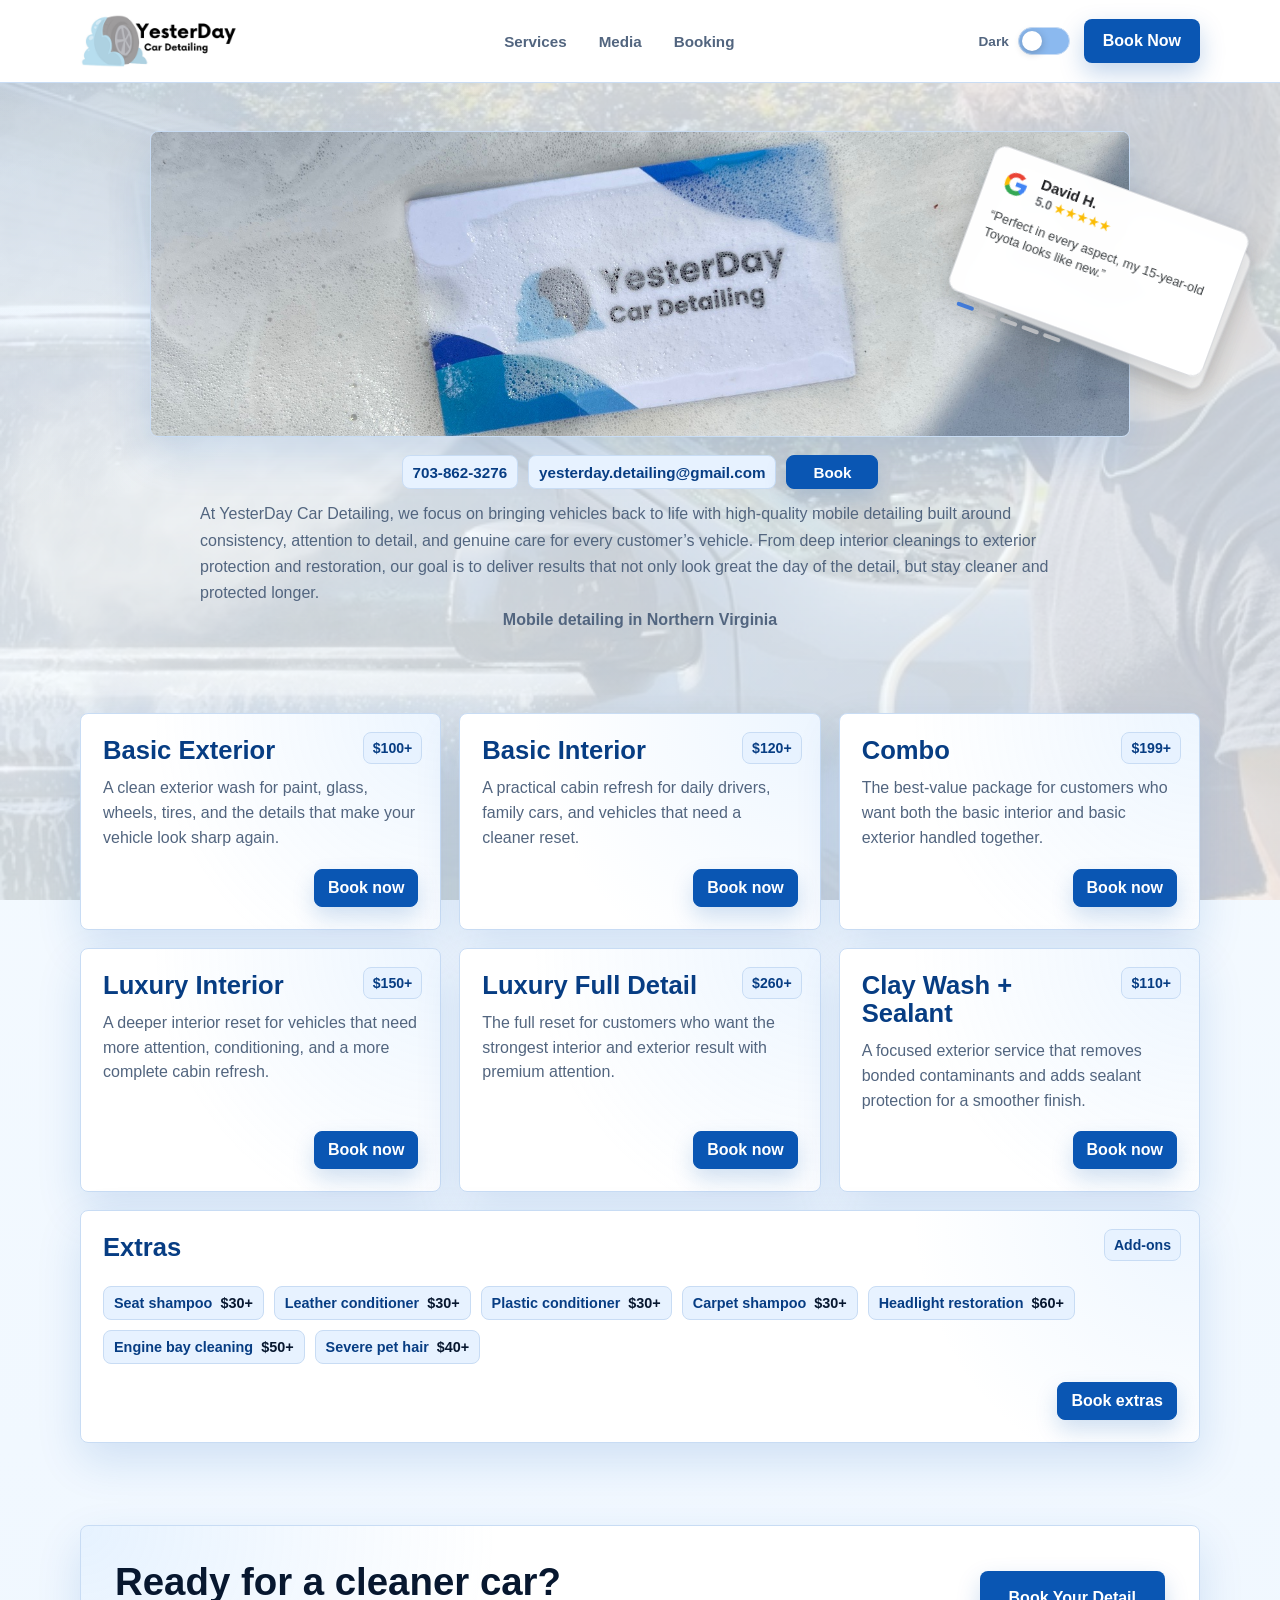
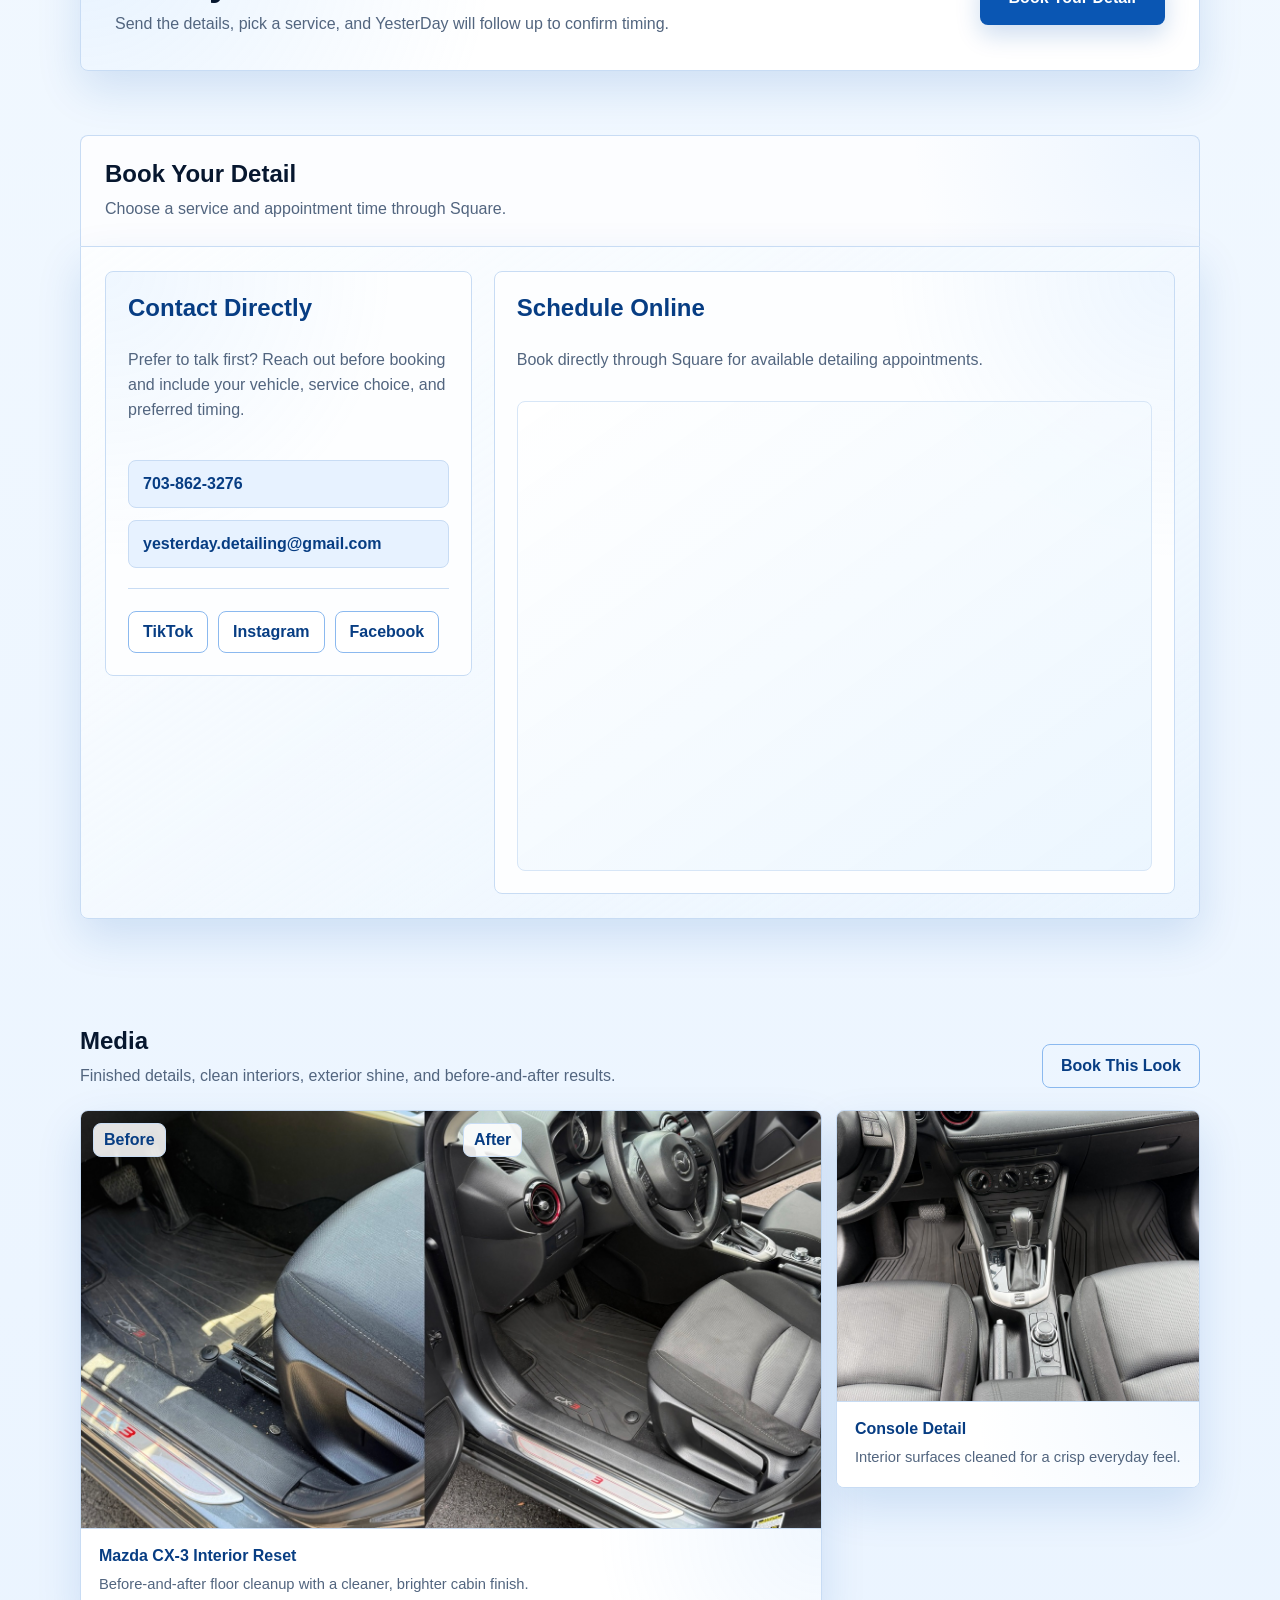
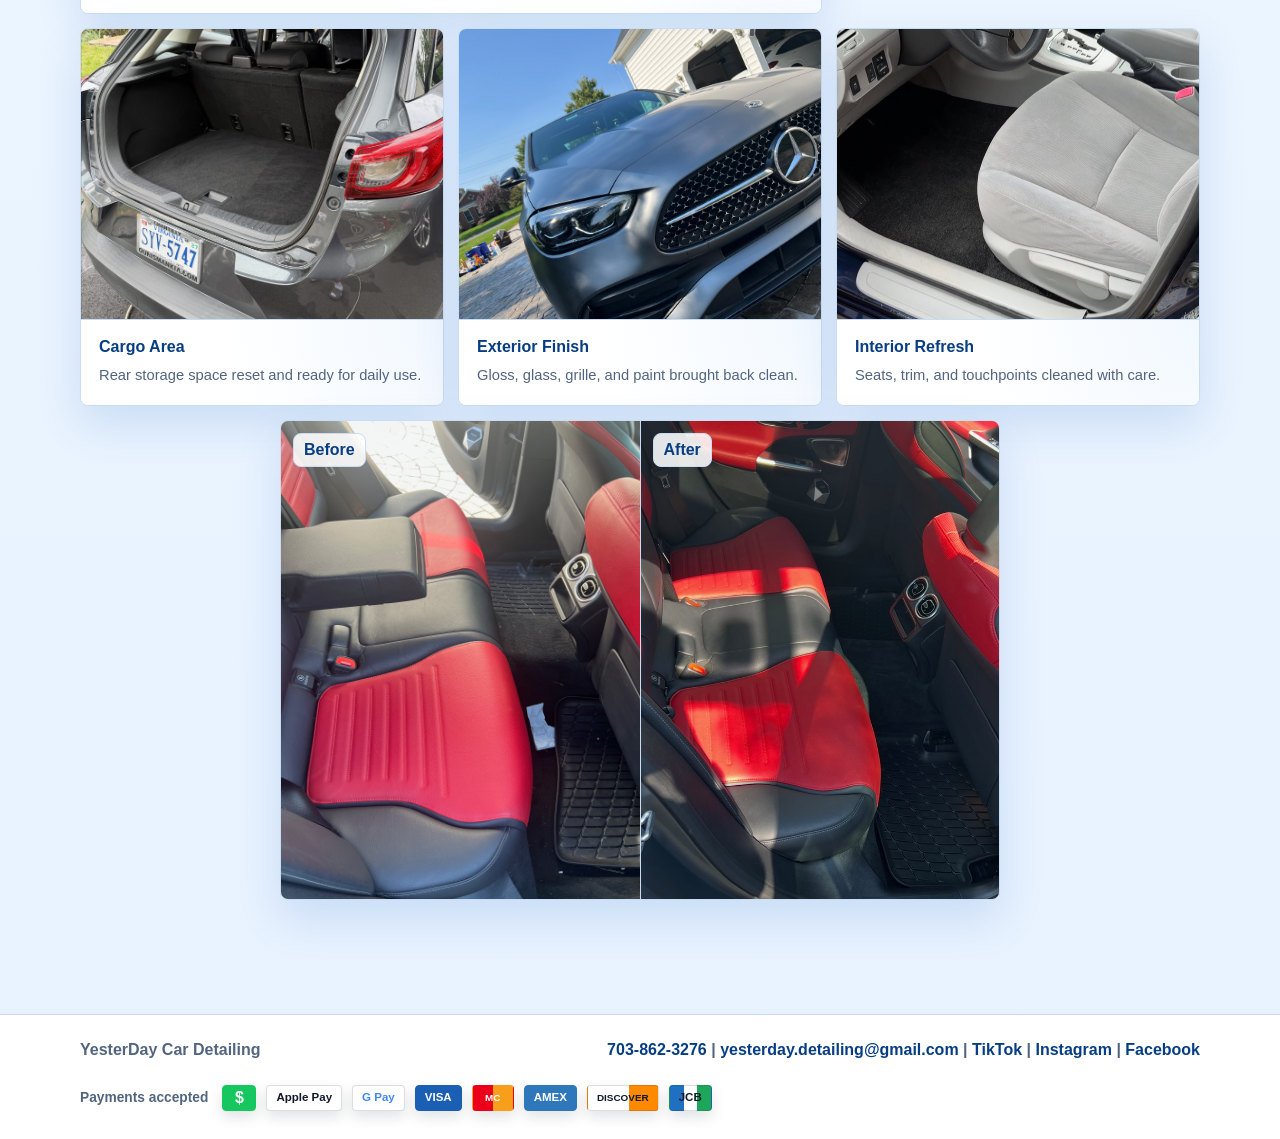
==== commit 9ad0d9ec: "Update basic detailing and combo prices" ====
--- a/index.html
+++ b/index.html
@@ -47,19 +47,19 @@
       {
         "@type": "Offer",
         "name": "Basic Exterior",
-        "price": "80",
+        "price": "100",
         "priceCurrency": "USD"
       },
       {
         "@type": "Offer",
         "name": "Basic Interior",
-        "price": "110",
+        "price": "120",
         "priceCurrency": "USD"
       },
       {
         "@type": "Offer",
         "name": "Combo",
-        "price": "180",
+        "price": "199",
         "priceCurrency": "USD"
       },
       {
@@ -162,7 +162,7 @@
       <div class="service-menu-grid">
         <article class="service-menu-item">
           <h3>Basic Exterior</h3>
-          <span class="service-price">$80+</span>
+          <span class="service-price">$100+</span>
           <p>A clean exterior wash for paint, glass, wheels, tires, and the details that make your vehicle look sharp again.</p>
           <div class="service-card-footer">
             <a class="service-book-btn" href="https://book.squareup.com/appointments/hwtfurj6mw3m24/location/L4SW4S6JGXWSM/services">Book now</a>
@@ -171,7 +171,7 @@
 
         <article class="service-menu-item">
           <h3>Basic Interior</h3>
-          <span class="service-price">$110+</span>
+          <span class="service-price">$120+</span>
           <p>A practical cabin refresh for daily drivers, family cars, and vehicles that need a cleaner reset.</p>
           <div class="service-card-footer">
             <a class="service-book-btn" href="https://book.squareup.com/appointments/hwtfurj6mw3m24/location/L4SW4S6JGXWSM/services">Book now</a>
@@ -180,7 +180,7 @@
 
         <article class="service-menu-item">
           <h3>Combo</h3>
-          <span class="service-price">$180+</span>
+          <span class="service-price">$199+</span>
           <p>The best-value package for customers who want both the basic interior and basic exterior handled together.</p>
           <div class="service-card-footer">
             <a class="service-book-btn" href="https://book.squareup.com/appointments/hwtfurj6mw3m24/location/L4SW4S6JGXWSM/services">Book now</a>
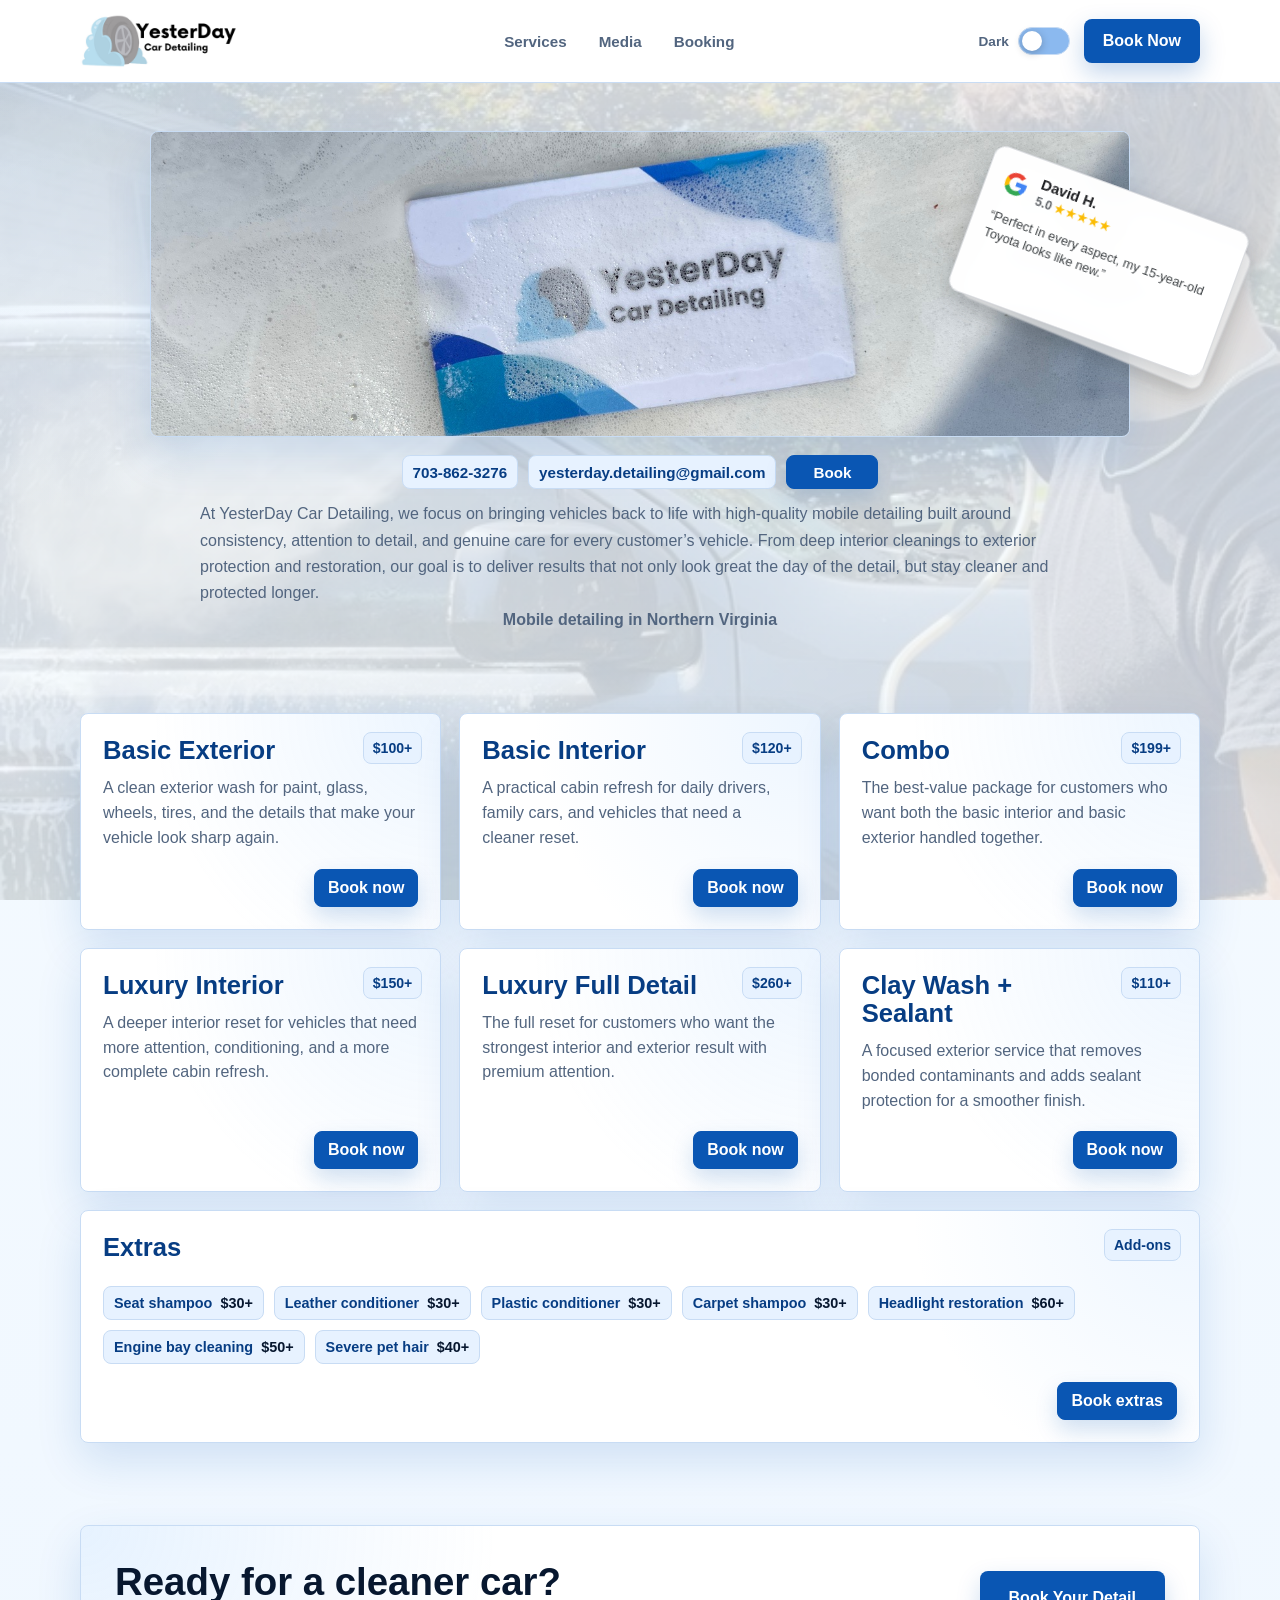
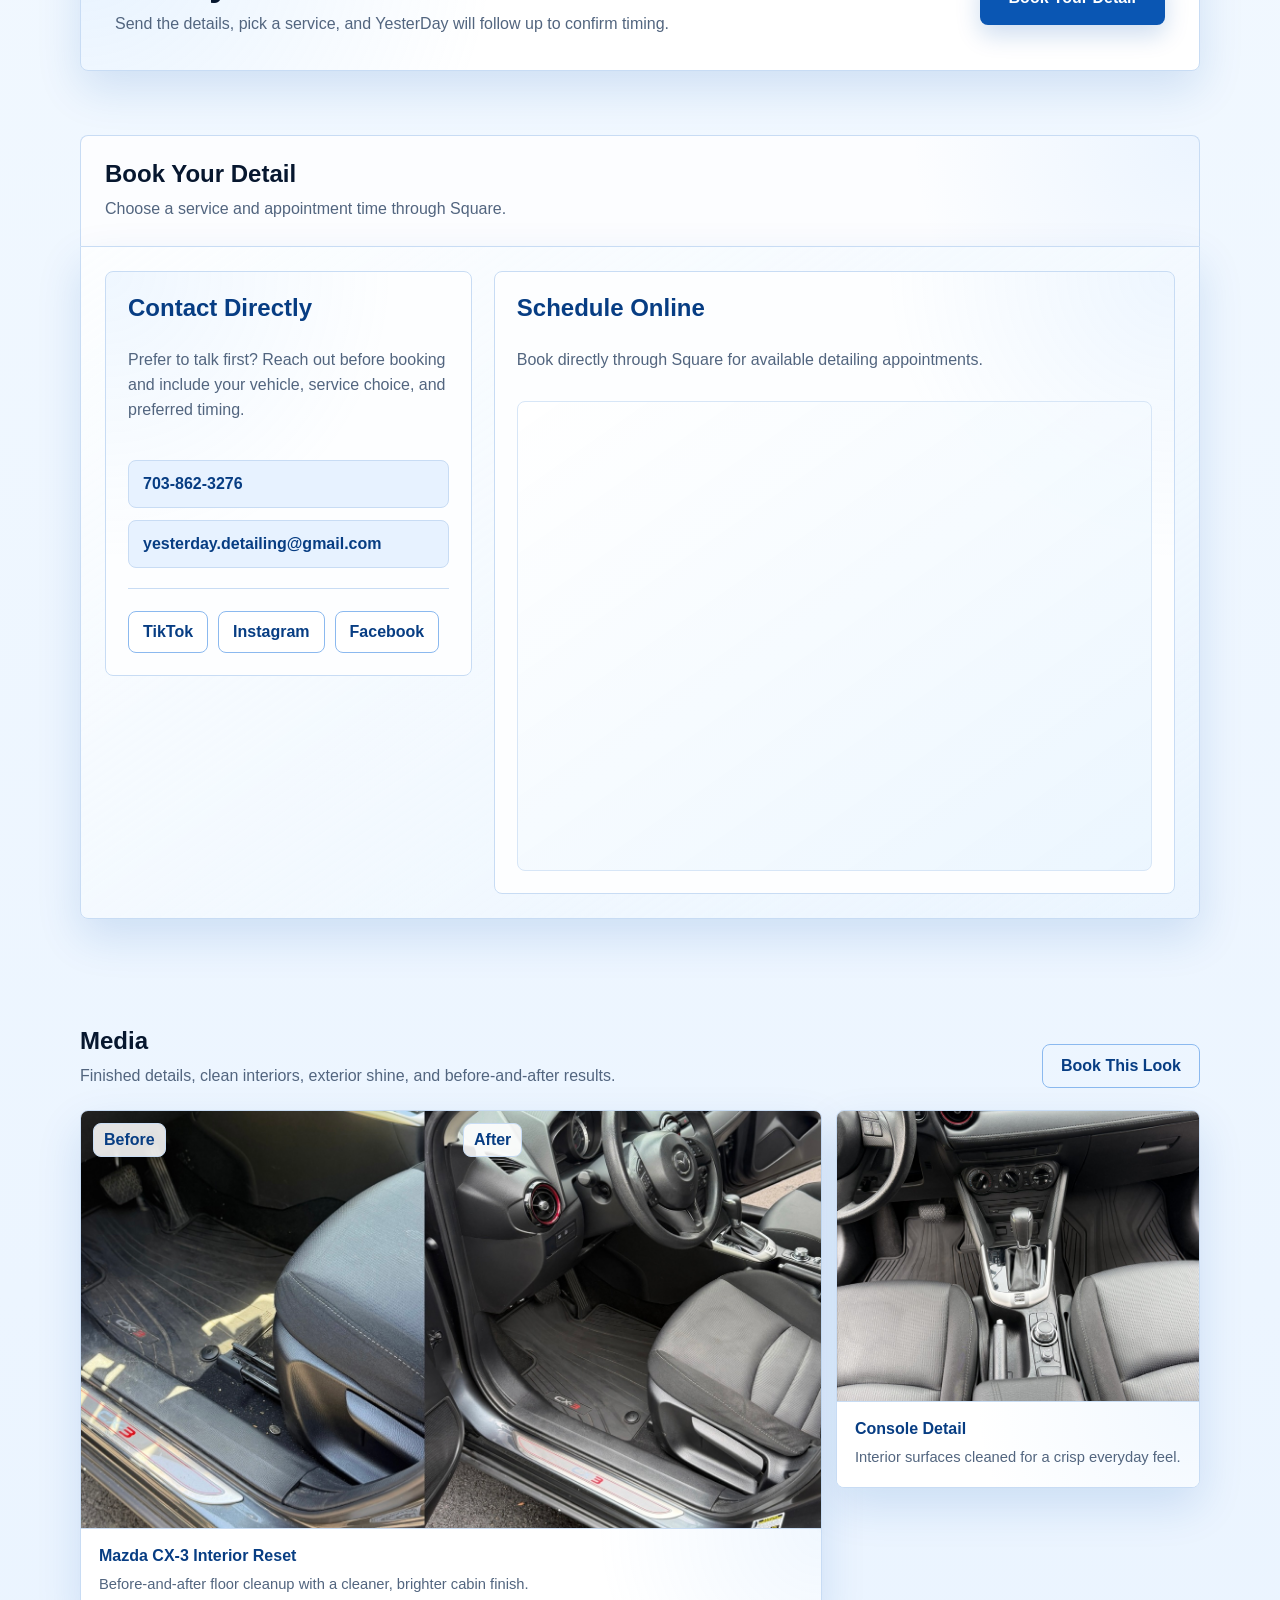
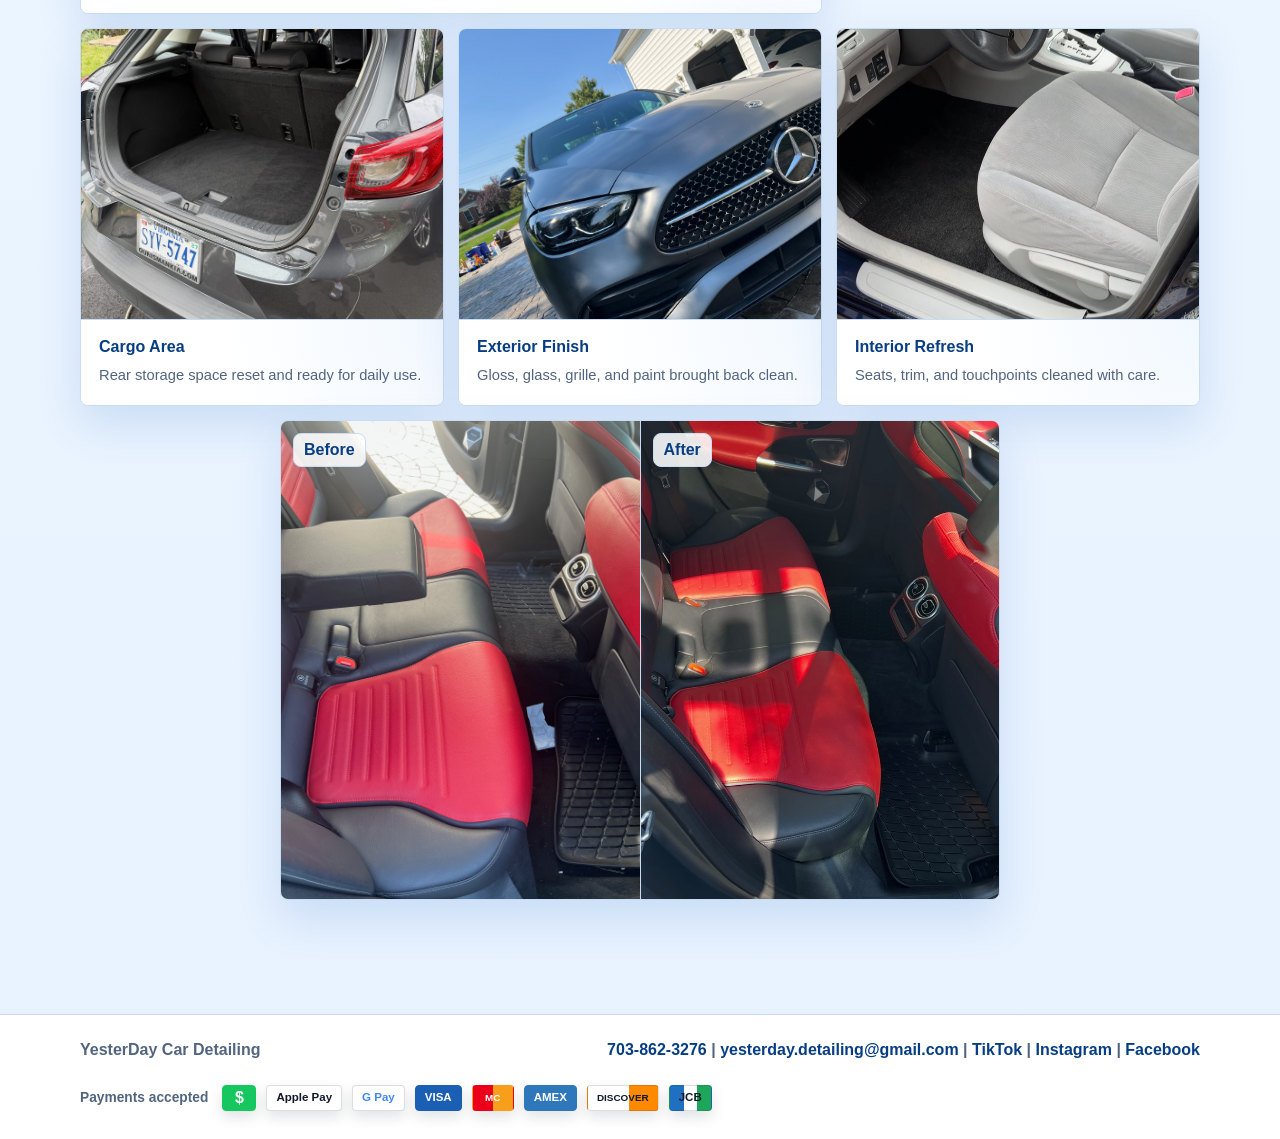
==== commit 29ed7b8f: "Remove review indicators while keeping automatic rotation" ====
--- a/index.html
+++ b/index.html
@@ -22,9 +22,9 @@
   <script>
     document.documentElement.dataset.theme = localStorage.getItem("yd-theme") || (matchMedia("(prefers-color-scheme: dark)").matches ? "dark" : "light");
   </script>
-  <link rel="stylesheet" href="styles.css?v=9">
+  <link rel="stylesheet" href="styles.css?v=10">
   <script src="theme.js" defer></script>
-  <script src="reviews.js" defer></script>
+  <script src="reviews.js?v=2" defer></script>
   <script type="application/ld+json">
   {
     "@context": "https://schema.org",
@@ -139,13 +139,6 @@
               <blockquote>“Easily one of the best detailers out there. Ayden was extremely professional.”</blockquote>
             </article>
           </div>
-          <div class="google-review-dots" aria-label="Choose a review">
-            <button type="button" class="active" aria-label="Show review 1" data-review-dot></button>
-            <button type="button" aria-label="Show review 2" data-review-dot></button>
-            <button type="button" aria-label="Show review 3" data-review-dot></button>
-            <button type="button" aria-label="Show review 4" data-review-dot></button>
-            <button type="button" aria-label="Show review 5" data-review-dot></button>
-          </div>
         </aside>
         <p class="service-meta">
           <span><a href="tel:17038623276">703-862-3276</a></span>
--- a/styles.css
+++ b/styles.css
@@ -747,26 +747,6 @@
   color: #3c4043;
   font-size: 0.8rem;
   line-height: 1.4;
-}
-
-.google-review-dots {
-  display: flex;
-  gap: 5px;
-  margin: 9px 0 0 16px;
-}
-
-.google-review-dots button {
-  width: 18px;
-  height: 4px;
-  padding: 0;
-  border: 0;
-  border-radius: 999px;
-  background: #dadce0;
-  cursor: pointer;
-}
-
-.google-review-dots button.active {
-  background: #4285f4;
 }
 
 .service-meta {
@@ -1805,35 +1785,6 @@
     transform: none;
   }
 
-  .google-review-dots {
-    justify-content: center;
-    gap: 0;
-    margin: 4px 0 0;
-  }
-
-  .google-review-dots button {
-    width: 44px;
-    height: 44px;
-    background: transparent;
-    position: relative;
-  }
-
-  .google-review-dots button::after {
-    content: "";
-    position: absolute;
-    inset: 20px 10px;
-    border-radius: 999px;
-    background: #dadce0;
-  }
-
-  .google-review-dots button.active {
-    background: transparent;
-  }
-
-  .google-review-dots button.active::after {
-    background: #4285f4;
-  }
-
   .nav-wrap {
     min-height: auto;
     padding: 12px 0;
